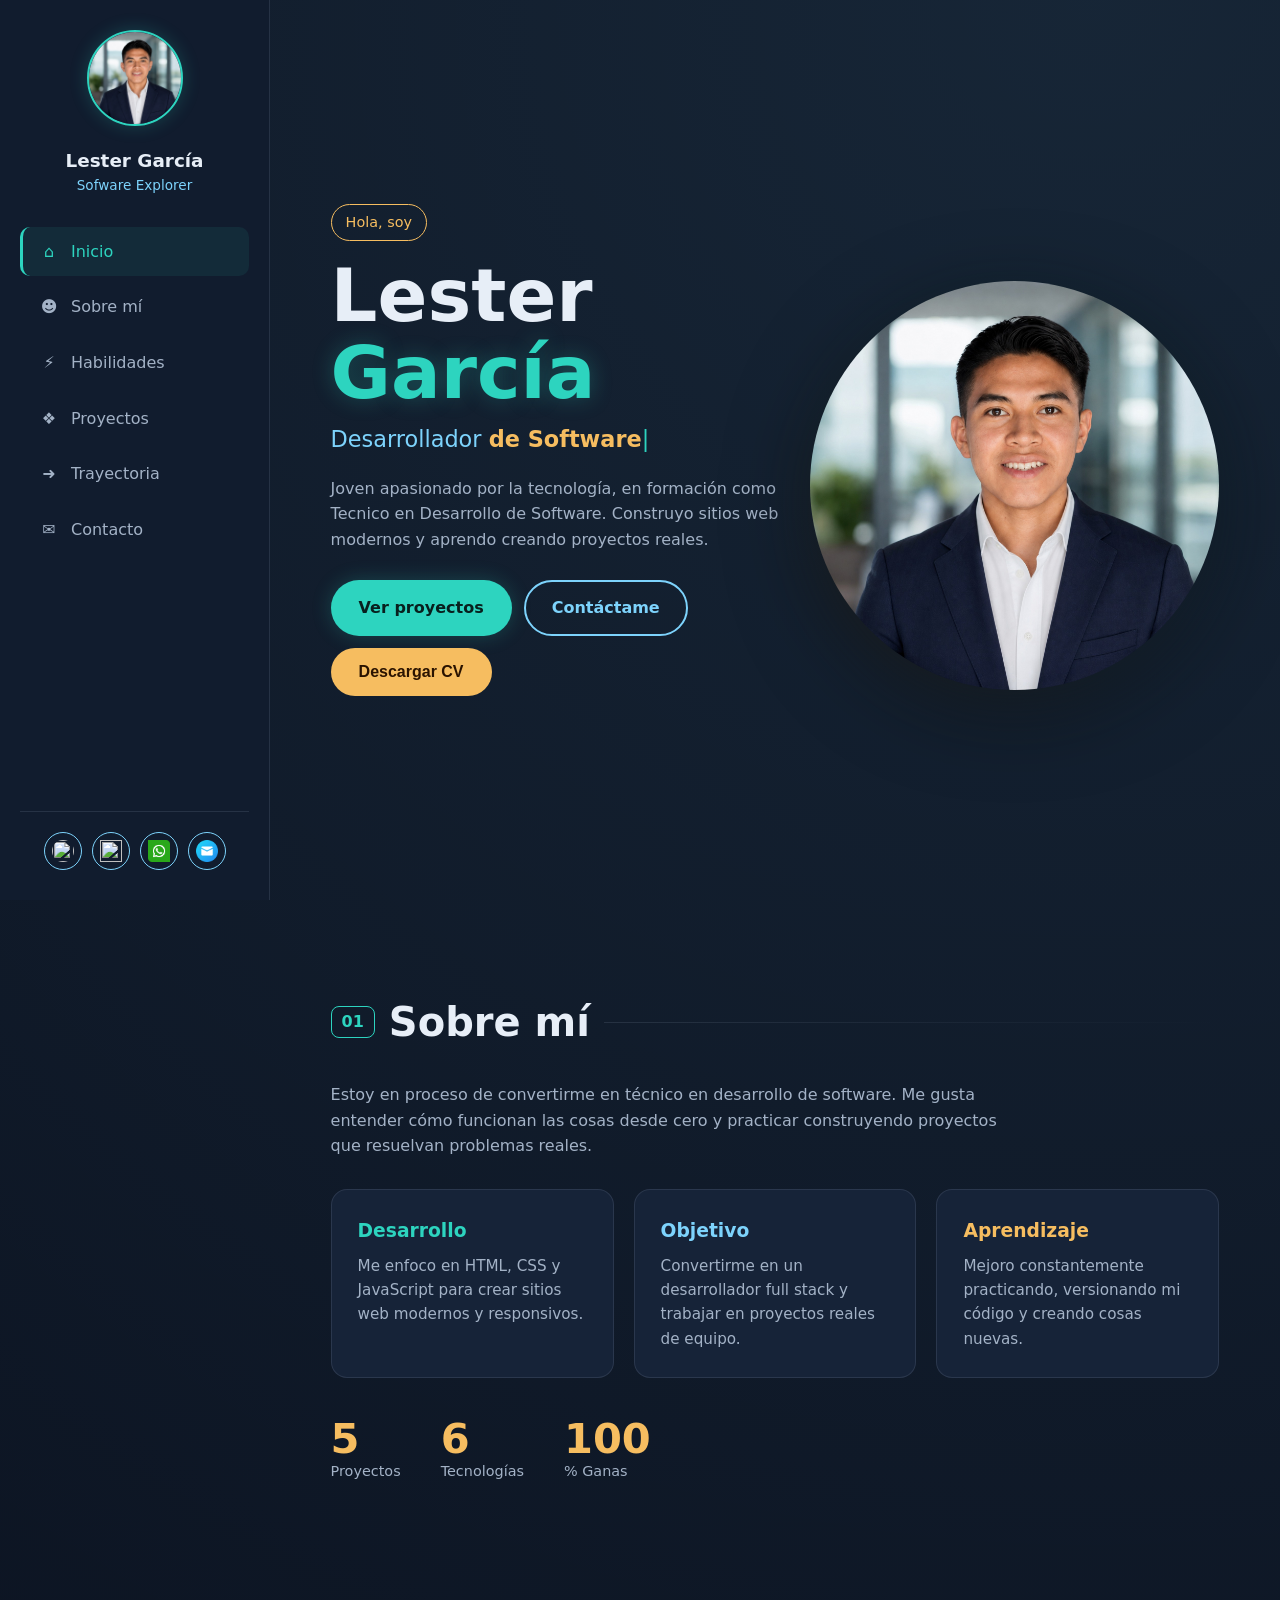
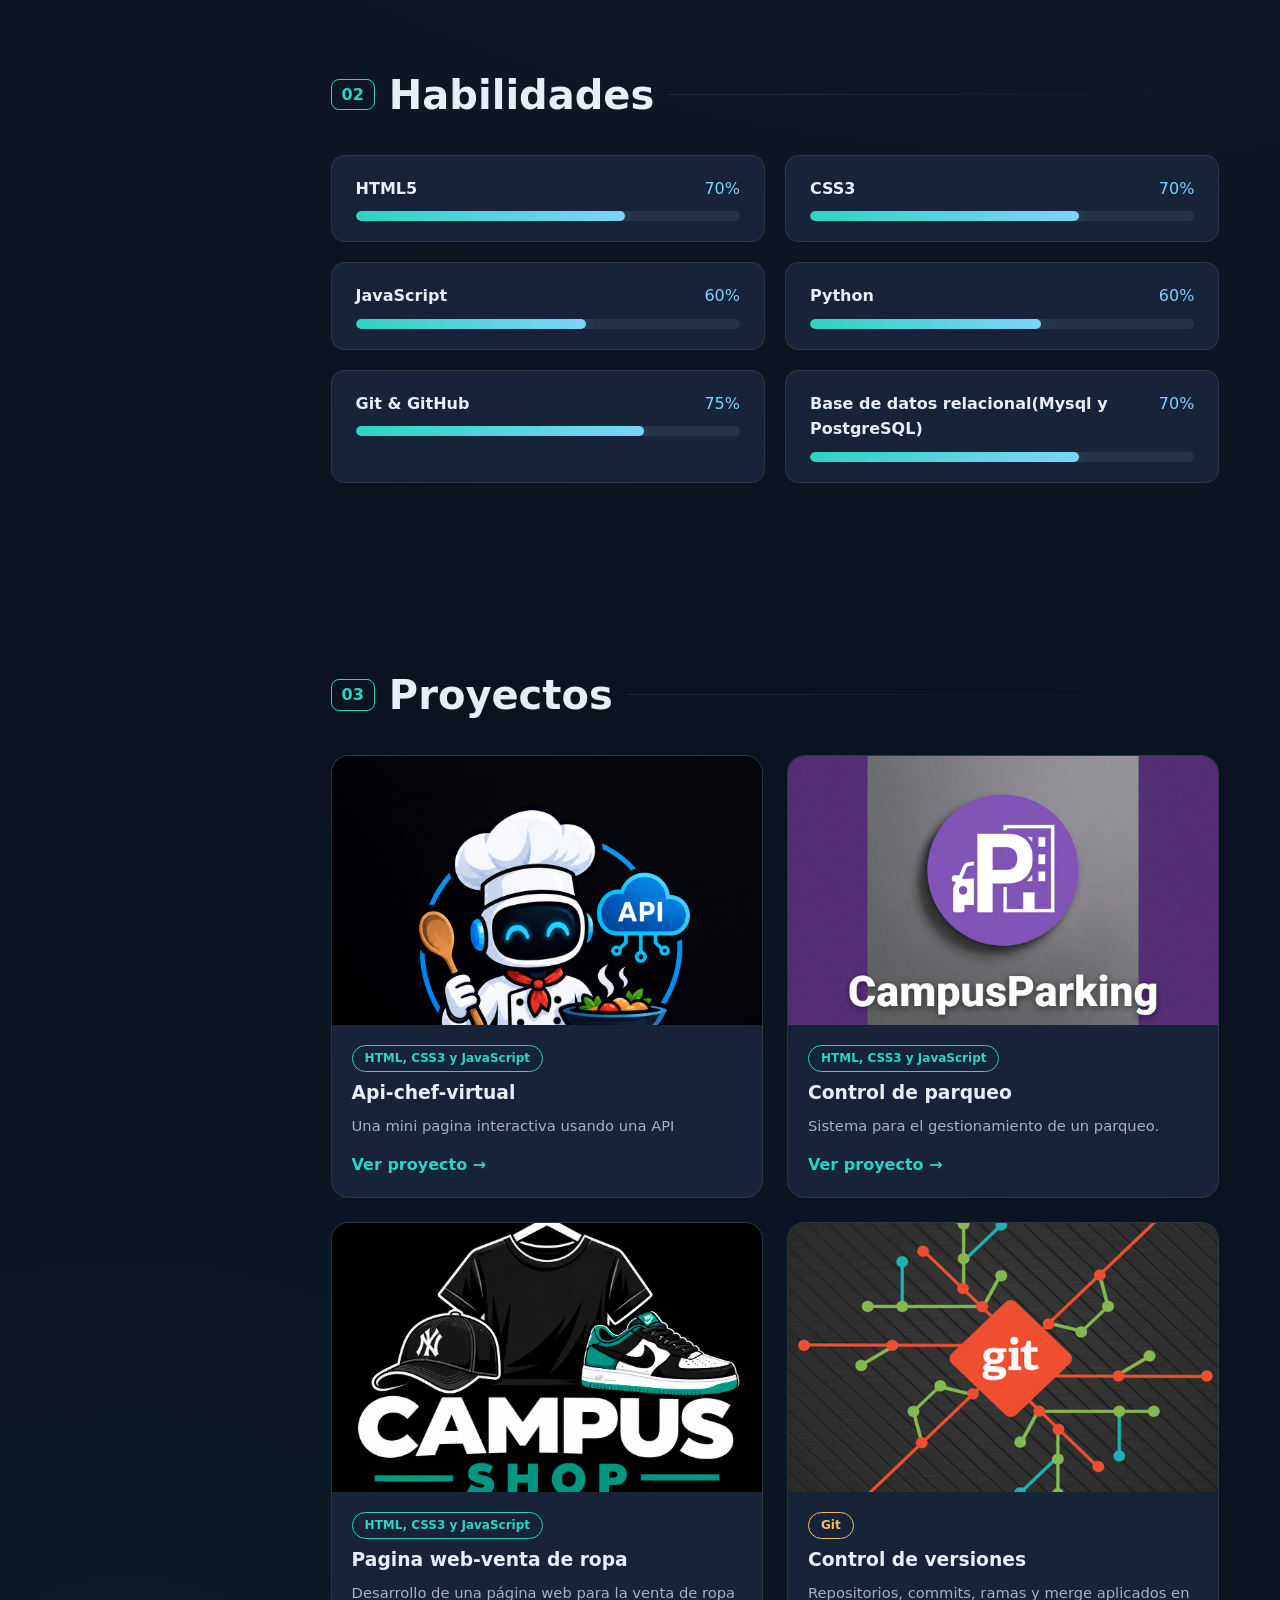
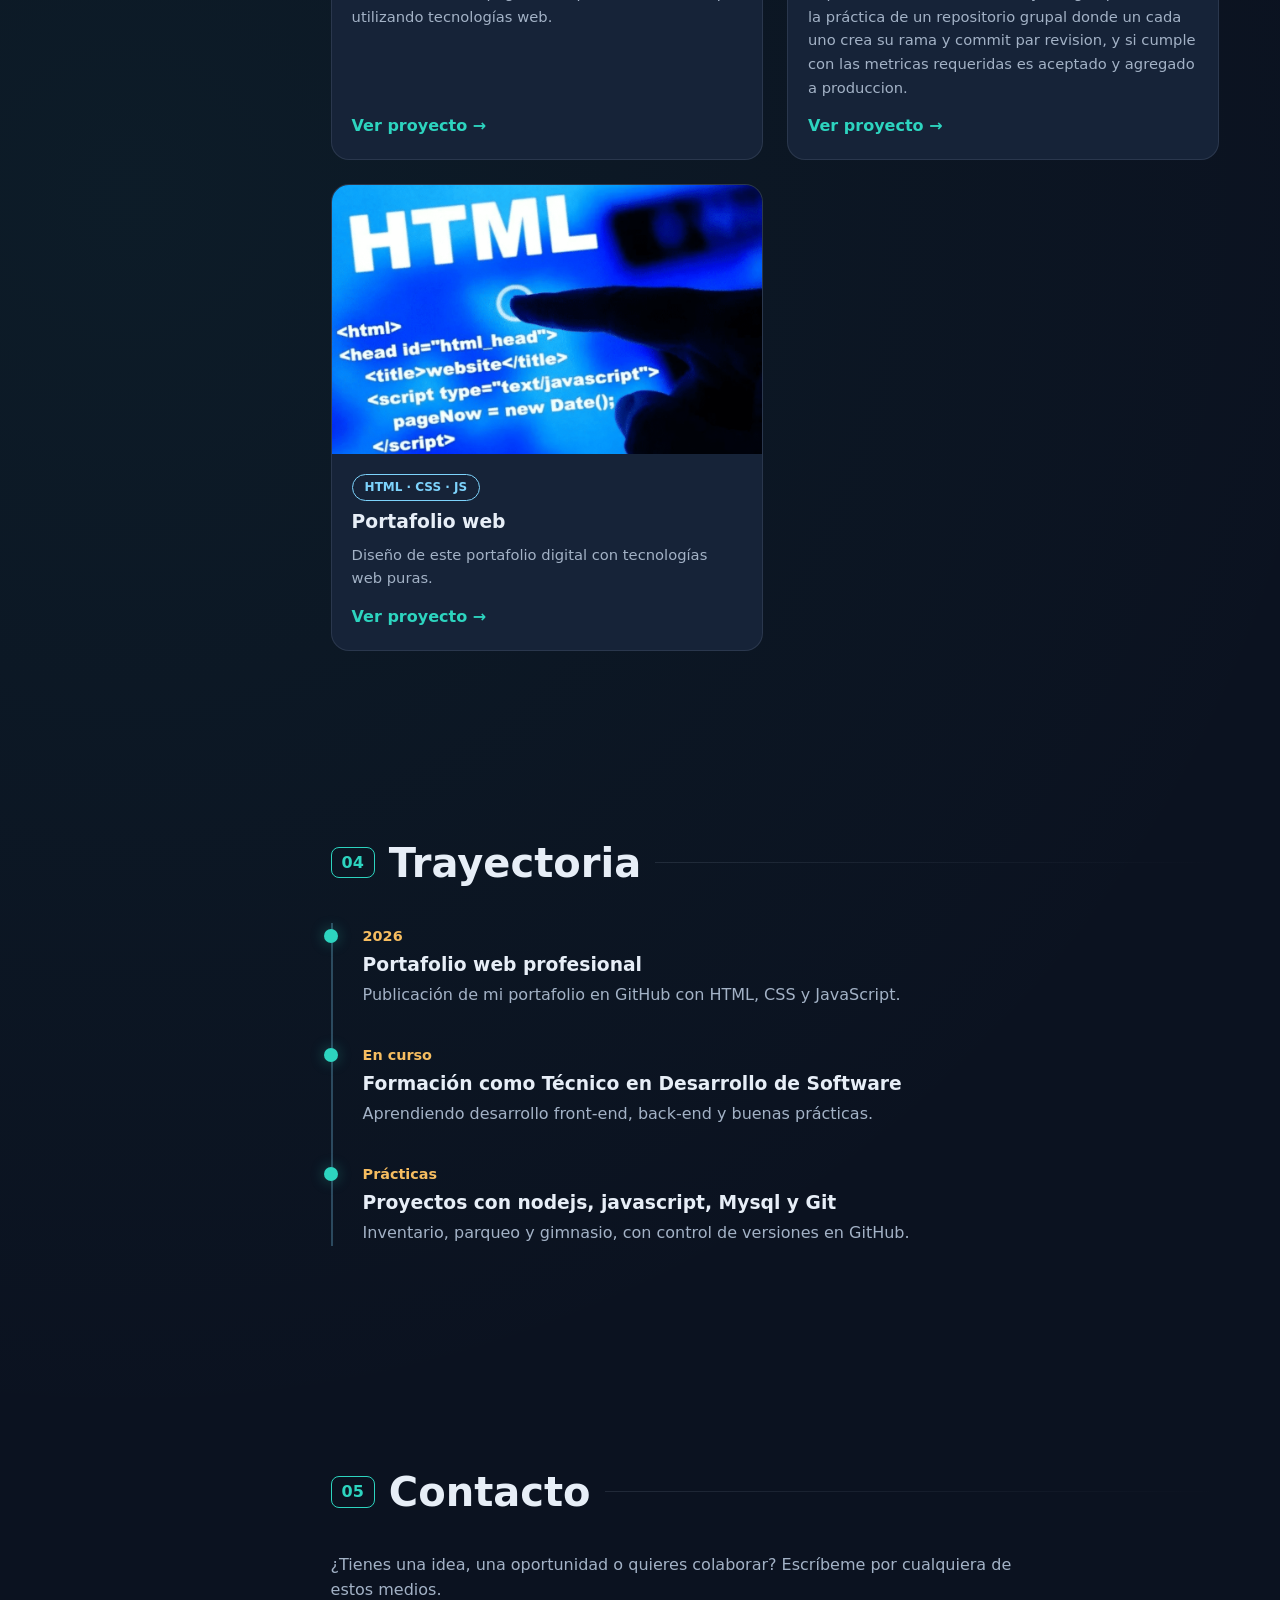
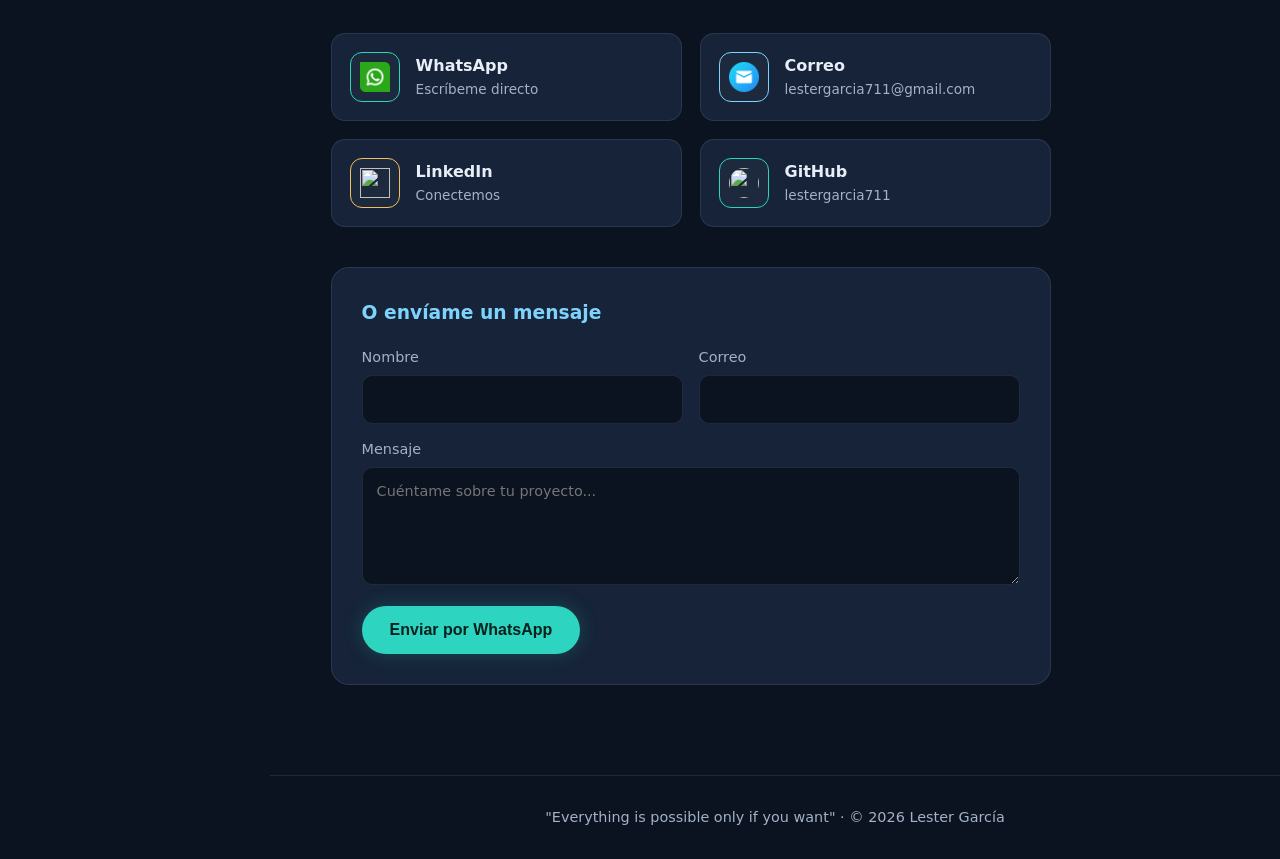
==== index.html @ 0706dd60 "chore:Remove floating lenguages chips from main image and use radius to image" ====
<!DOCTYPE html>
<html lang="es">
<head>
  <meta charset="UTF-8">
  <meta name="viewport" content="width=device-width, initial-scale=1.0">
  <title>Lester García | Técnico en Desarrollo de Software</title>
  <meta name="description" content="Portafolio de Lester García: desarrollador full stack en formación. Proyectos en Python, HTML, CSS, JavaScript y Git.">
  <meta name="theme-color" content="#0b1220">
  <link rel="icon" href="data:image/svg+xml,<svg xmlns='http://www.w3.org/2000/svg' viewBox='0 0 100 100'><text y='.9em' font-size='90'>👨‍💻</text></svg>">
  <link rel="stylesheet" href="css/styles.css">
</head>
<body>

<!-- ============ BARRA SUPERIOR (solo móvil) ============ -->
<div class="topbar">
  <strong>Lester<span>.</span>dev</strong>
  <button id="menuBtn" aria-label="Abrir menú" aria-expanded="false">☰</button>
</div>

<!-- ============ SIDEBAR ============ -->
<aside class="sidebar" id="sidebar">
  <div class="brand">
    <img src="img/perfil.jpeg" alt="Lester García">
    <h2>Lester García</h2>
    <p>Sofware Explorer</p>
  </div>

  <nav id="nav">
    <a href="#inicio"><i>⌂</i>Inicio</a>
    <a href="#sobre-mi"><i>☻</i>Sobre mí</a>
    <a href="#habilidades"><i>⚡</i>Habilidades</a>
    <a href="#proyectos"><i>❖</i>Proyectos</a>
    <a href="#trayectoria"><i>➜</i>Trayectoria</a>
    <a href="#contacto"><i>✉</i>Contacto</a>
  </nav>

  <div class="side-social">
    <a data-link="gh" target="_blank" rel="noopener" aria-label="GitHub"><img src="img/github.png" alt=""></a>
    <a data-link="li" target="_blank" rel="noopener" aria-label="LinkedIn"><img src="img/linkedin.png" alt=""></a>
    <a data-link="wa" target="_blank" rel="noopener" aria-label="WhatsApp"><img src="img/whatsapp.png" alt=""></a>
    <a data-link="mail" aria-label="Correo"><img src="img/email.png" alt=""></a>
  </div>
</aside>

<main>

<!-- ============ INICIO / HERO ============ -->
<section id="inicio" class="hero">
  <div class="hero-text reveal">
    <span class="tag"> Hola, soy</span>
    <h1>Lester <em>García</em></h1>
    <p class="role">Desarrollador <b id="typed"></b><span class="cursor">|</span></p>
    <p class="lead">Joven apasionado por la tecnología, en formación como Tecnico en Desarrollo de Software. Construyo sitios web modernos y aprendo creando proyectos reales.</p>
    <div class="cta">
      <a href="#proyectos" class="btn btn-green">Ver proyectos</a>
      <a href="#contacto" class="btn btn-ghost">Contáctame</a>
      <button type="button" class="btn btn-orange" id="cvPreviewBtn">Descargar CV</button>
    </div>
  </div>
  <div class="hero-photo reveal">
    <div class="glow"></div>
    <img src="img/perfil.jpeg" alt="Foto de Lester García">
  </div>
</section>

<!-- ============ SOBRE MÍ ============ -->
<section id="sobre-mi">
  <h2 class="title"><span>01</span> Sobre mí</h2>
  <p class="intro reveal">Estoy en proceso de convertirme en técnico en desarrollo de software. Me gusta entender cómo funcionan las cosas desde cero y practicar construyendo proyectos que resuelvan problemas reales.</p>
  <div class="cards">
    <article class="card reveal"><h3 class="g">Desarrollo</h3><p>Me enfoco en HTML, CSS y JavaScript para crear sitios web modernos y responsivos.</p></article>
    <article class="card reveal"><h3 class="b">Objetivo</h3><p>Convertirme en un desarrollador full stack y trabajar en proyectos reales de equipo.</p></article>
    <article class="card reveal"><h3 class="o">Aprendizaje</h3><p>Mejoro constantemente practicando, versionando mi código y creando cosas nuevas.</p></article>
  </div>
  <div class="stats reveal">
    <div><b data-count="5">0</b><span>Proyectos</span></div>
    <div><b data-count="6">0</b><span>Tecnologías</span></div>
    <div><b data-count="100">0</b><span>% Ganas</span></div>
  </div>
</section>

<!-- ============ HABILIDADES ============ -->
<section id="habilidades">
  <h2 class="title"><span>02</span> Habilidades</h2>
  <!-- data-level = nivel de la barra (0-100). Ajústalo a tu nivel real -->
  <div class="skills">
    <div class="skill reveal" data-level="70"><div class="s-top"><b>HTML5</b><span>70%</span></div><div class="bar"><i></i></div></div>
    <div class="skill reveal" data-level="70"><div class="s-top"><b>CSS3</b><span>70%</span></div><div class="bar"><i></i></div></div>
    <div class="skill reveal" data-level="60"><div class="s-top"><b>JavaScript</b><span>60%</span></div><div class="bar"><i></i></div></div>
    <div class="skill reveal" data-level="60"><div class="s-top"><b>Python</b><span>60%</span></div><div class="bar"><i></i></div></div>
    <div class="skill reveal" data-level="75"><div class="s-top"><b>Git &amp; GitHub</b><span>75%</span></div><div class="bar"><i></i></div></div>
    <div class="skill reveal" data-level="70"><div class="s-top"><b>Base de datos relacional(Mysql y PostgreSQL)</b><span>70%</span></div><div class="bar"><i></i></div></div>
  </div>
</section>

<!-- ============ PROYECTOS ============ -->
<section id="proyectos">
  <h2 class="title"><span>03</span> Proyectos</h2>
  <!-- Cambia cada href por el enlace real de cada proyecto -->
  <div class="projects">
    <a class="project project-featured reveal" href="https://chef-virtual-con-api.vercel.app/" target="_blank" rel="noopener">
      <div class="p-img"><img src="img/api-recetas.png" alt="Chef virtual conectado a una API de recetas" loading="lazy"></div>
      <div class="p-body"><span class="pill g">HTML, CSS3 y JavaScript</span><h3>Api-chef-virtual</h3><p>Una mini pagina interactiva usando una API</p><em>Ver proyecto →</em></div>
    </a>
    <a class="project reveal" href="https://sistema-campus-parking.vercel.app/" target="_blank" rel="noopener">
      <div class="p-img"><img src="img/campus-parking.png" alt="Control de parqueo en Python" loading="lazy" style="filter:hue-rotate(60deg)"></div>
      <div class="p-body"><span class="pill g">HTML, CSS3 y JavaScript</span><h3>Control de parqueo</h3><p>Sistema para el gestionamiento de un parqueo.</p><em>Ver proyecto →</em></div>
    </a>
    <a class="project reveal" href="https://campus-shop-online.vercel.app/" target="_blank" rel="noopener">
      <div class="p-img"><img src="img/campus-shop.png" alt="Registro de gimnasio en Python" loading="lazy" style="filter:hue-rotate(-50deg) saturate(1.3)"></div>
      <div class="p-body"><span class="pill g">HTML, CSS3 y JavaScript</span><h3>Pagina web-venta de ropa</h3><p>Desarrollo de una página web para la venta de ropa utilizando tecnologías web.</p><em>Ver proyecto →</em></div>
    </a>
    <a class="project reveal" href="https://github.com/lestergarcia711/campuslands-devs-lester/tree/dev" target="_blank" rel="noopener">
      <div class="p-img"><img src="img/GIT.png" alt="Proyecto con Git" loading="lazy"></div>
      <div class="p-body"><span class="pill o">Git</span><h3>Control de versiones</h3><p>Repositorios, commits, ramas y merge aplicados en la práctica de un repositorio grupal donde un cada uno crea su rama y commit par revision, y si cumple con las metricas requeridas es aceptado y agregado a produccion.</p><em>Ver proyecto →</em></div>
    </a>
    <a class="project reveal" href="https://lestergarcia711.github.io/portafolio-profesional/" target="_blank" rel="noopener">
      <div class="p-img"><img src="img/html.png" alt="Portafolio en HTML y CSS" loading="lazy"></div>
      <div class="p-body"><span class="pill b">HTML · CSS · JS</span><h3>Portafolio web</h3><p>Diseño de este portafolio digital con tecnologías web puras.</p><em>Ver proyecto →</em></div>
    </a>
  </div>
</section>

<!-- ============ TRAYECTORIA ============ -->
<section id="trayectoria">
  <h2 class="title"><span>04</span> Trayectoria</h2>
  <!-- Edita fechas y textos con tu información real -->
  <div class="timeline">
    <div class="t-item reveal"><b>2026</b><h3>Portafolio web profesional</h3><p>Publicación de mi portafolio en GitHub con HTML, CSS y JavaScript.</p></div>
    <div class="t-item reveal"><b>En curso</b><h3>Formación como Técnico en Desarrollo de Software</h3><p>Aprendiendo desarrollo front-end, back-end y buenas prácticas.</p></div>
    <div class="t-item reveal"><b>Prácticas</b><h3>Proyectos con nodejs, javascript, Mysql y Git</h3><p>Inventario, parqueo y gimnasio, con control de versiones en GitHub.</p></div>
  </div>
</section>

<!-- ============ CONTACTO ============ -->
<section id="contacto">
  <h2 class="title"><span>05</span> Contacto</h2>
  <p class="intro reveal">¿Tienes una idea, una oportunidad o quieres colaborar? Escríbeme por cualquiera de estos medios.</p>
  <div class="contact-grid">
    <a class="c-card reveal" data-link="wa" target="_blank" rel="noopener"><i class="ic g"><img src="img/whatsapp.png" alt=""></i><div><b>WhatsApp</b><span>Escríbeme directo</span></div></a>
    <a class="c-card reveal" data-link="mail"><i class="ic b"><img src="img/email.png" alt=""></i><div><b>Correo</b><span id="mailTxt">lestergarcia711@gmail.com</span></div></a>
    <a class="c-card reveal" data-link="li" target="_blank" rel="noopener"><i class="ic o"><img src="img/linkedin.png" alt=""></i><div><b>LinkedIn</b><span>Conectemos</span></div></a>
    <a class="c-card reveal" data-link="gh" target="_blank" rel="noopener"><i class="ic g"><img src="img/github.png" alt=""></i><div><b>GitHub</b><span>lestergarcia711</span></div></a>
  </div>

  <form id="form" class="form reveal">
    <h3>O envíame un mensaje</h3>
    <div class="row">
      <label>Nombre<input type="text" id="name" required></label>
      <label>Correo<input type="email" id="email" required></label>
    </div>
    <label>Mensaje<textarea id="msg" rows="4" required placeholder="Cuéntame sobre tu proyecto..."></textarea></label>
    <button class="btn btn-green" type="submit">Enviar por WhatsApp</button>
  </form>
</section>

</main>

<div class="cv-modal" id="cvModal" aria-hidden="true">
  <div class="cv-modal-backdrop" data-close="cvModal"></div>
  <div class="cv-modal-dialog" role="dialog" aria-modal="true" aria-labelledby="cvModalTitle">
    <div class="cv-modal-header">
      <h3 id="cvModalTitle">Previsualización del CV</h3>
      <button type="button" class="cv-modal-close" id="cvCloseBtn" aria-label="Cerrar vista previa">✕</button>
    </div>
    <iframe src="docs/CV-Lester-Garcia.pdf" title="Vista previa del curriculum vitae" loading="lazy"></iframe>
    <div class="cv-modal-actions">
      <button type="button" class="btn btn-ghost" id="cvSecondaryCloseBtn">Cerrar</button>
      <a href="docs/CV-Lester-Garcia.pdf" class="btn btn-orange" download>Descargar PDF</a>
    </div>
  </div>
</div>

<footer>
  <p>"Everything is possible only if you want" · © <span id="year"></span> Lester García</p>
</footer>

<button id="toTop" aria-label="Volver arriba">↑</button>
<script src="js/main.js"></script>
</body>
</html>
---- css/styles.css ----
/* 1. Colores y valores reutilizables */
:root {
  --bg: #0b1220;
  --bg2: #111c2e;
  --card: #162338;
  --line: rgba(148, 163, 184, .16);
  --green: #2dd4bf;
  --blue: #7dd3fc;
  --orange: #f6bd60;
  --text: #e7eef7;
  --muted: #a3b2c6;
  --side: 270px;
}

/* 2. Reinicio y estructura general */
* {
  box-sizing: border-box;
  margin: 0;
  padding: 0;
}

html {
  scroll-behavior: smooth;
  scroll-padding-top: 20px;
}

body {
  background: var(--bg);
  background-image:
    radial-gradient(circle at 85% 0%, rgba(125, 211, 252, .10), transparent 40%),
    radial-gradient(circle at 10% 60%, rgba(45, 212, 191, .05), transparent 35%);
  color: var(--text);
  font-family: 'Segoe UI', system-ui, Arial, sans-serif;
  line-height: 1.6;
}

a {
  color: inherit;
  text-decoration: none;
}

main {
  margin-left: var(--side);
}

section {
  max-width: 1150px;
  margin: auto;
  padding: 90px 6%;
}

.g {
  color: var(--green);
}

.b {
  color: var(--blue);
}

.o {
  color: var(--orange);
}

/* 3. Barra lateral y navegación */
.sidebar {
  position: fixed;
  inset: 0 auto 0 0;
  z-index: 50;
  display: flex;
  flex-direction: column;
  width: var(--side);
  padding: 30px 20px;
  overflow-y: auto;
  background: var(--bg2);
  border-right: 1px solid var(--line);
}

.brand {
  margin-bottom: 30px;
  text-align: center;
}

.brand img {
  width: 96px;
  height: 96px;
  object-fit: cover;
  object-position: top;
  background: #1d2a40;
  border: 2px solid var(--green);
  border-radius: 50%;
  box-shadow: 0 0 18px rgba(45, 212, 191, .22);
}

.brand h2 {
  margin-top: 12px;
  font-size: 1.15rem;
}

.brand p {
  color: var(--blue);
  font-size: .85rem;
}

nav {
  display: flex;
  flex: 1;
  flex-direction: column;
  gap: 6px;
}

nav a {
  display: flex;
  align-items: center;
  gap: 12px;
  padding: 12px 16px;
  color: var(--muted);
  border-left: 3px solid transparent;
  border-radius: 10px;
  transition: .25s;
}

nav a i {
  width: 20px;
  font-style: normal;
  text-align: center;
}

nav a:hover {
  color: var(--text);
  background: rgba(125, 211, 252, .08);
}

nav a.active {
  color: var(--green);
  background: rgba(45, 212, 191, .08);
  border-left-color: var(--green);
}

.side-social {
  display: flex;
  justify-content: center;
  gap: 10px;
  padding-top: 20px;
  border-top: 1px solid var(--line);
}

.side-social a {
  display: grid;
  place-items: center;
  width: 38px;
  height: 38px;
  color: var(--blue);
  border: 1px solid var(--blue);
  border-radius: 50%;
  font-size: .8rem;
  font-weight: 700;
  transition: .25s;
}

.side-social img {
  width: 22px;
  height: 22px;
  object-fit: contain;
}

.side-social a[data-link="gh"] img,
.c-card[data-link="gh"] .ic img {
  border-radius: 50%;
}

.side-social a:hover {
  color: #08201e;
  background: var(--green);
  border-color: var(--green);
  box-shadow: 0 0 14px rgba(45, 212, 191, .28);
  transform: translateY(-3px);
}

.topbar {
  display: none;
}

/* 4. Portada */
.hero {
  display: grid;
  grid-template-columns: 1.1fr 1fr;
  align-items: center;
  gap: 30px;
  min-height: 100vh;
}

.tag {
  display: inline-block;
  padding: 6px 14px;
  color: var(--orange);
  border: 1px solid var(--orange);
  border-radius: 50px;
  font-size: .9rem;
}

.hero h1 {
  margin: 16px 0 10px;
  font-size: clamp(2.6rem, 6vw, 4.6rem);
  line-height: 1.05;
}

.hero h1 em {
  color: var(--green);
  font-style: normal;
  text-shadow: 0 0 22px rgba(45, 212, 191, .28);
}

.role {
  color: var(--blue);
  font-size: 1.4rem;
}

.role b {
  color: var(--orange);
}

.cursor {
  color: var(--green);
  animation: blink 1s steps(1) infinite;
}

.lead {
  max-width: 520px;
  margin: 18px 0 28px;
  color: var(--muted);
}

.cta {
  display: flex;
  flex-wrap: wrap;
  gap: 12px;
}

.btn {
  display: inline-block;
  padding: 13px 26px;
  border: 2px solid transparent;
  border-radius: 50px;
  font-size: 1rem;
  font-weight: 700;
  cursor: pointer;
  transition: .25s;
}

.btn:hover {
  transform: translateY(-3px);
}

.btn-green {
  color: #08201e;
  background: var(--green);
  box-shadow: 0 0 20px rgba(45, 212, 191, .22);
}

.btn-green:hover {
  box-shadow: 0 0 32px rgba(45, 212, 191, .36);
}

.btn-ghost {
  color: var(--blue);
  border-color: var(--blue);
}

.btn-ghost:hover {
  background: rgba(125, 211, 252, .12);
}

.btn-orange {
  color: #2a1300;
  background: var(--orange);
}

.btn-orange:hover {
  box-shadow: 0 0 24px rgba(246, 189, 96, .3);
}

.cv-modal {
  position: fixed;
  inset: 0;
  z-index: 100;
  display: none;
  place-items: center;
  padding: 24px;
}

.cv-modal.show {
  display: grid;
}

.cv-modal-backdrop {
  position: absolute;
  inset: 0;
  background: rgba(2, 6, 23, .8);
  backdrop-filter: blur(6px);
}

.cv-modal-dialog {
  position: relative;
  z-index: 1;
  width: min(960px, 100%);
  max-height: 90vh;
  padding: 18px 18px 16px;
  background: #0f172a;
  border: 1px solid var(--line);
  border-radius: 20px;
  box-shadow: 0 24px 60px rgba(0, 0, 0, .45);
}

.cv-modal-header {
  display: flex;
  align-items: center;
  justify-content: space-between;
  gap: 16px;
  margin-bottom: 14px;
}

.cv-modal-header h3 {
  color: var(--text);
  font-size: 1.2rem;
}

.cv-modal-close {
  display: grid;
  place-items: center;
  width: 38px;
  height: 38px;
  color: var(--text);
  background: transparent;
  border: 1px solid var(--line);
  border-radius: 50%;
  font-size: 1rem;
  cursor: pointer;
}

.cv-modal iframe {
  width: 100%;
  height: min(75vh, 760px);
  background: white;
  border: 0;
  border-radius: 12px;
}

.cv-modal-actions {
  display: flex;
  justify-content: flex-end;
  gap: 12px;
  margin-top: 16px;
}

.hero-photo {
  position: relative;
  display: flex;
  justify-content: center;
  align-items: flex-end;
  min-height: 480px;
}

.hero-photo img {
  position: relative;
  z-index: 2;
  width: 100%;
  max-width: 480px;
  filter: drop-shadow(0 20px 40px rgba(0, 0, 0, .5));
  animation: float 6s ease-in-out infinite;
  border-radius: 50%;
  object-fit: cover;
}

.glow {
  position: absolute;
  bottom: 6%;
  width: 78%;
  aspect-ratio: 1;
  background: conic-gradient(from 0deg, var(--green), var(--blue), var(--orange), var(--green));
  border-radius: 50%;
  filter: blur(46px);
  opacity: .28;
  animation: spin 14s linear infinite;
}

/* 5. Títulos y secciones de contenido */
.title {
  display: flex;
  align-items: center;
  gap: 14px;
  margin-bottom: 28px;
  font-size: clamp(1.8rem, 4vw, 2.5rem);
}

.title span {
  padding: 2px 10px;
  color: var(--green);
  border: 1px solid var(--green);
  border-radius: 8px;
  font-size: 1rem;
}

.title::after {
  flex: 1;
  height: 1px;
  background: linear-gradient(90deg, var(--line), transparent);
  content: "";
}

.intro {
  max-width: 700px;
  margin-bottom: 30px;
  color: var(--muted);
}

/* Sobre mí y estadísticas */
.cards {
  display: grid;
  grid-template-columns: repeat(auto-fit, minmax(220px, 1fr));
  gap: 20px;
}

.card {
  padding: 26px;
  background: var(--card);
  border: 1px solid var(--line);
  border-radius: 16px;
  transition: .3s;
}

.card:hover {
  border-color: var(--blue);
  box-shadow: 0 10px 30px rgba(125, 211, 252, .10);
  transform: translateY(-6px);
}

.card h3 {
  margin-bottom: 8px;
}

.card p {
  color: var(--muted);
  font-size: .95rem;
}

.stats {
  display: flex;
  flex-wrap: wrap;
  gap: 40px;
  margin-top: 40px;
}

.stats div {
  display: flex;
  flex-direction: column;
}

.stats b {
  color: var(--orange);
  font-size: 2.6rem;
  line-height: 1;
}

.stats span {
  color: var(--muted);
  font-size: .9rem;
}

/* Habilidades y barras de progreso */
.skills {
  display: grid;
  grid-template-columns: repeat(auto-fit, minmax(300px, 1fr));
  gap: 20px;
}

.skill {
  padding: 20px 24px;
  background: var(--card);
  border: 1px solid var(--line);
  border-radius: 14px;
}

.s-top {
  display: flex;
  justify-content: space-between;
  margin-bottom: 10px;
}

.s-top span {
  color: var(--blue);
}

.bar {
  height: 10px;
  overflow: hidden;
  background: rgba(255, 255, 255, .07);
  border-radius: 10px;
}

.bar i {
  display: block;
  width: 0;
  height: 100%;
  background: linear-gradient(90deg, var(--green), var(--blue));
  border-radius: 10px;
  box-shadow: 0 0 12px rgba(45, 212, 191, .28);
  transition: width 1.4s cubic-bezier(.2, .8, .2, 1);
}

/* Proyectos */
.projects {
  display: grid;
  grid-template-columns: repeat(auto-fill, minmax(300px, 1fr));
  gap: 24px;
}

.project {
  display: flex;
  flex-direction: column;
  overflow: hidden;
  background: var(--card);
  border: 1px solid var(--line);
  border-radius: 18px;
  transition: .3s;
}

.project:hover {
  border-color: var(--green);
  box-shadow: 0 14px 36px rgba(45, 212, 191, .12);
  transform: translateY(-8px);
}

.p-img {
  aspect-ratio: 16 / 10;
  overflow: hidden;
  background: #000;
}

.p-img img {
  width: 100%;
  height: 100%;
  object-fit: cover;
  transition: transform .5s;
}

.project-featured .p-img {
  display: grid;
  place-items: center;
  background: radial-gradient(circle, rgba(0, 149, 255, .18), #050b16 72%);
}

.project-featured .p-img img {
  object-fit: contain;
}

.project:hover .p-img img {
  transform: scale(1.08);
}

.p-body {
  display: flex;
  flex: 1;
  flex-direction: column;
  gap: 6px;
  padding: 20px;
}

.p-body p {
  flex: 1;
  color: var(--muted);
  font-size: .92rem;
}

.p-body em {
  margin-top: 8px;
  color: var(--green);
  font-style: normal;
  font-weight: 700;
}

.pill {
  align-self: flex-start;
  padding: 3px 12px;
  border: 1px solid currentColor;
  border-radius: 50px;
  font-size: .75rem;
  font-weight: 700;
}

/* Trayectoria */
.timeline {
  position: relative;
  padding-left: 30px;
  border-left: 2px solid rgba(125, 211, 252, .28);
}

.t-item {
  position: relative;
  margin-bottom: 34px;
}

.t-item::before {
  position: absolute;
  top: 6px;
  left: -39px;
  width: 14px;
  height: 14px;
  background: var(--green);
  border-radius: 50%;
  box-shadow: 0 0 14px rgba(45, 212, 191, .34);
  content: "";
}

.t-item b {
  color: var(--orange);
  font-size: .9rem;
}

.t-item h3 {
  margin: 2px 0;
}

.t-item p {
  color: var(--muted);
}

/* 6. Contacto y formulario */
.contact-grid {
  display: grid;
  grid-template-columns: repeat(auto-fit, minmax(280px, 1fr));
  max-width: 720px;
  gap: 18px;
  margin-bottom: 40px;
}

.c-card {
  display: flex;
  align-items: center;
  gap: 16px;
  padding: 18px;
  background: var(--card);
  border: 1px solid var(--line);
  border-radius: 14px;
  cursor: pointer;
  transition: .3s;
}

.c-card:hover {
  border-color: var(--blue);
  transform: translateY(-5px);
}

.c-card span {
  display: block;
  color: var(--muted);
  font-size: .85rem;
  word-break: break-all;
}

.ic {
  display: grid;
  flex: none;
  place-items: center;
  width: 50px;
  height: 50px;
  background: rgba(255, 255, 255, .03);
  border: 1px solid currentColor;
  border-radius: 12px;
  font-style: normal;
  font-weight: 800;
}

.ic img {
  width: 30px;
  height: 30px;
  object-fit: contain;
}

.form {
  max-width: 720px;
  padding: 30px;
  background: var(--card);
  border: 1px solid var(--line);
  border-radius: 18px;
}

.form h3 {
  margin-bottom: 18px;
  color: var(--blue);
}

.row {
  display: grid;
  grid-template-columns: 1fr 1fr;
  gap: 16px;
}

label {
  display: block;
  margin-bottom: 14px;
  color: var(--muted);
  font-size: .9rem;
}

input,
textarea {
  width: 100%;
  margin-top: 6px;
  padding: 12px 14px;
  color: var(--text);
  background: var(--bg);
  border: 1px solid var(--line);
  border-radius: 10px;
  font: inherit;
  transition: .25s;
}

input:focus,
textarea:focus {
  outline: none;
  border-color: var(--green);
  box-shadow: 0 0 0 3px rgba(45, 212, 191, .14);
}

/* 7. Pie de página y botón volver arriba */
footer {
  margin-left: var(--side);
  padding: 30px;
  color: var(--muted);
  border-top: 1px solid var(--line);
  font-size: .9rem;
  text-align: center;
}

#toTop {
  position: fixed;
  z-index: 40;
  right: 22px;
  bottom: 22px;
  width: 46px;
  height: 46px;
  color: #30230b;
  background: var(--orange);
  border: none;
  border-radius: 50%;
  font-size: 1.2rem;
  font-weight: 800;
  cursor: pointer;
  opacity: 0;
  pointer-events: none;
  transition: .3s;
}

#toTop.show {
  opacity: 1;
  pointer-events: auto;
}

/* 8. Animaciones y efectos de entrada */
.reveal {
  opacity: 0;
  transform: translateY(30px);
  transition: opacity .7s, transform .7s;
}

.reveal.in {
  opacity: 1;
  transform: none;
}

@keyframes blink {
  50% {
    opacity: 0;
  }
}

@keyframes spin {
  to {
    transform: rotate(360deg);
  }
}

@keyframes float {
  50% {
    transform: translateY(-12px);
  }
}

/* 9. Ajustes para pantallas pequeñas */
@media (max-width: 900px) {
  main,
  footer {
    margin-left: 0;
  }

  .topbar {
    position: fixed;
    z-index: 60;
    top: 0;
    right: 0;
    left: 0;
    display: flex;
    align-items: center;
    justify-content: space-between;
    height: 58px;
    padding: 0 20px;
    background: var(--bg2);
    border-bottom: 1px solid var(--line);
  }

  .topbar span {
    color: var(--green);
  }

  #menuBtn {
    width: 40px;
    height: 40px;
    color: var(--green);
    background: none;
    border: 1px solid var(--green);
    border-radius: 10px;
    font-size: 1.3rem;
    cursor: pointer;
  }

  .sidebar {
    padding-top: 80px;
    transform: translateX(-100%);
    transition: .35s;
  }

  .sidebar.open {
    box-shadow: 0 0 0 100vmax rgba(2, 6, 12, .68);
    transform: none;
  }

  main {
    padding-top: 58px;
  }

  .hero {
    grid-template-columns: 1fr;
    padding-top: 40px;
    text-align: center;
  }

  .hero-photo {
    order: -1;
    min-height: 340px;
  }

  .hero-photo img {
    max-width: 340px;
  }

  .lead {
    margin-inline: auto;
  }

  .cta {
    justify-content: center;
  }

  .row {
    grid-template-columns: 1fr;
  }
}

/* Respeta la preferencia del usuario por menos movimiento. */
@media (prefers-reduced-motion: reduce) {
  * {
    animation: none !important;
    transition: none !important;
  }

  .reveal {
    opacity: 1;
    transform: none;
  }
}
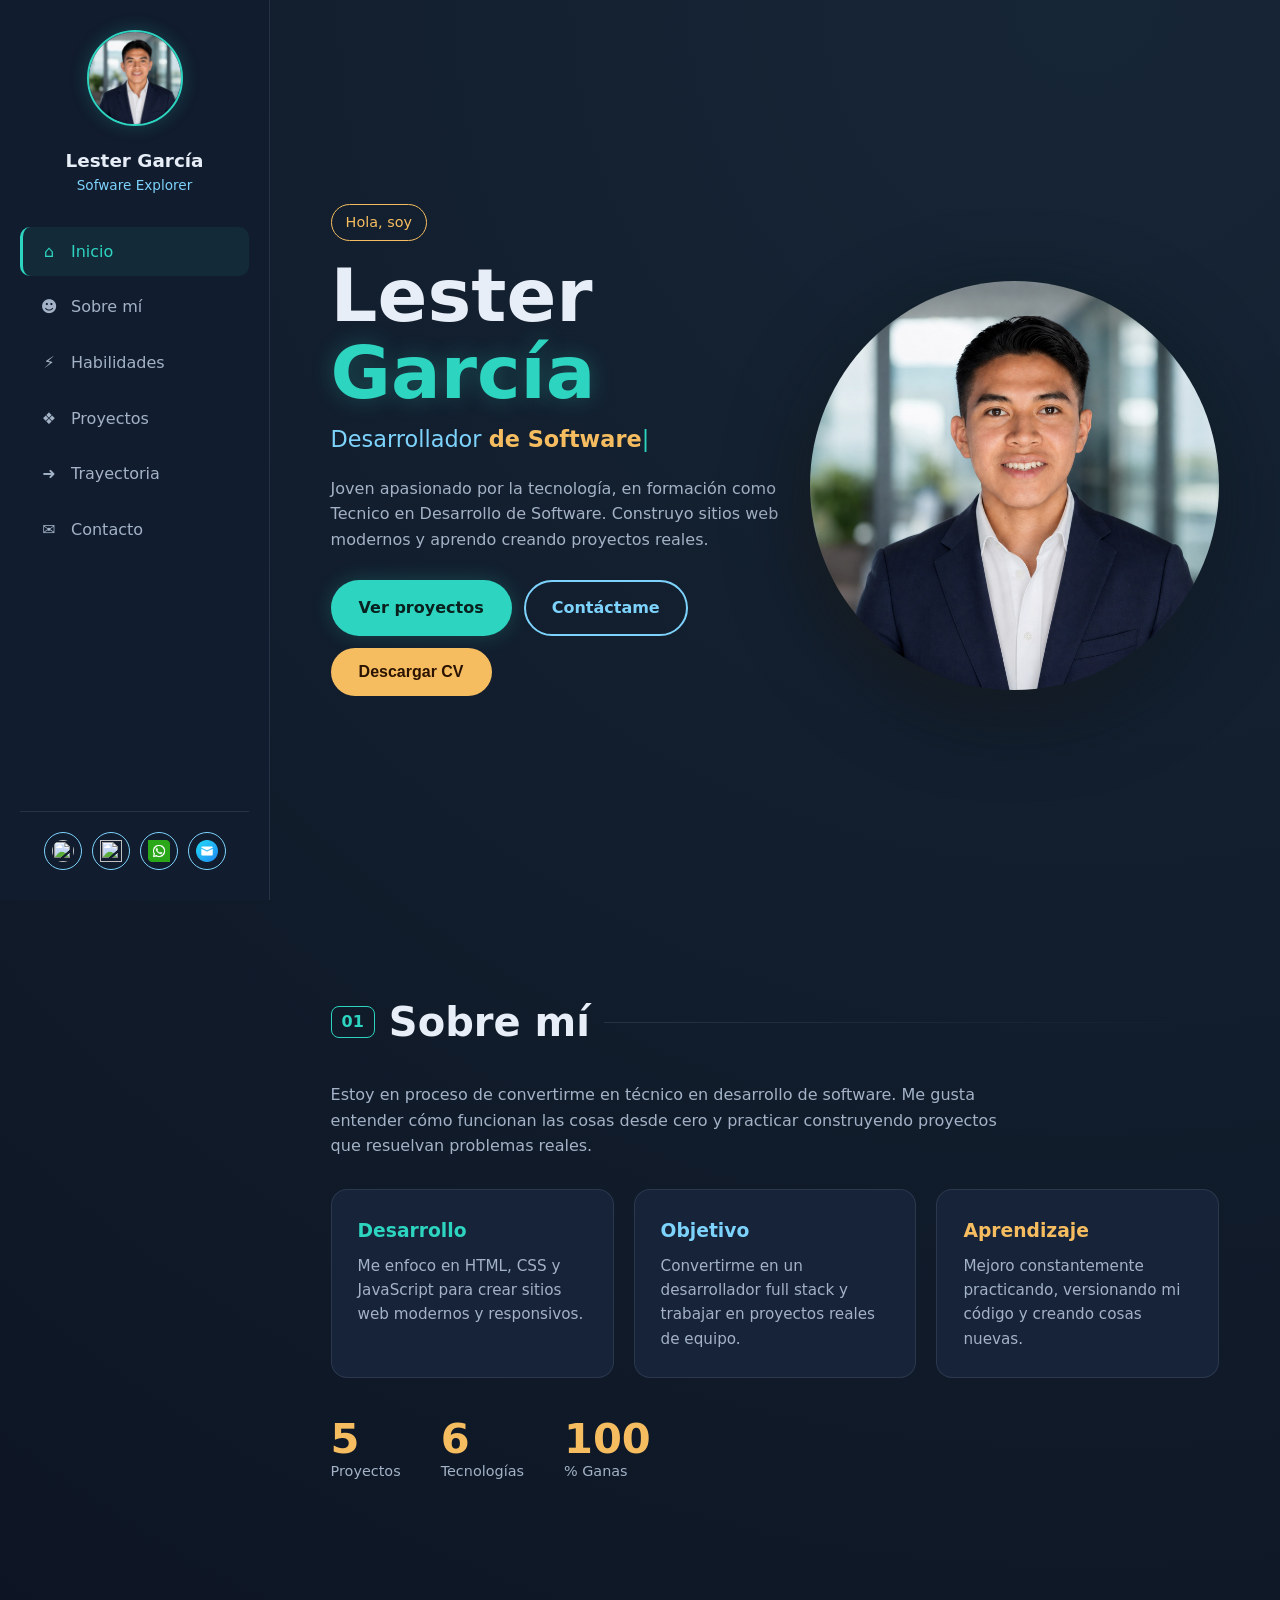
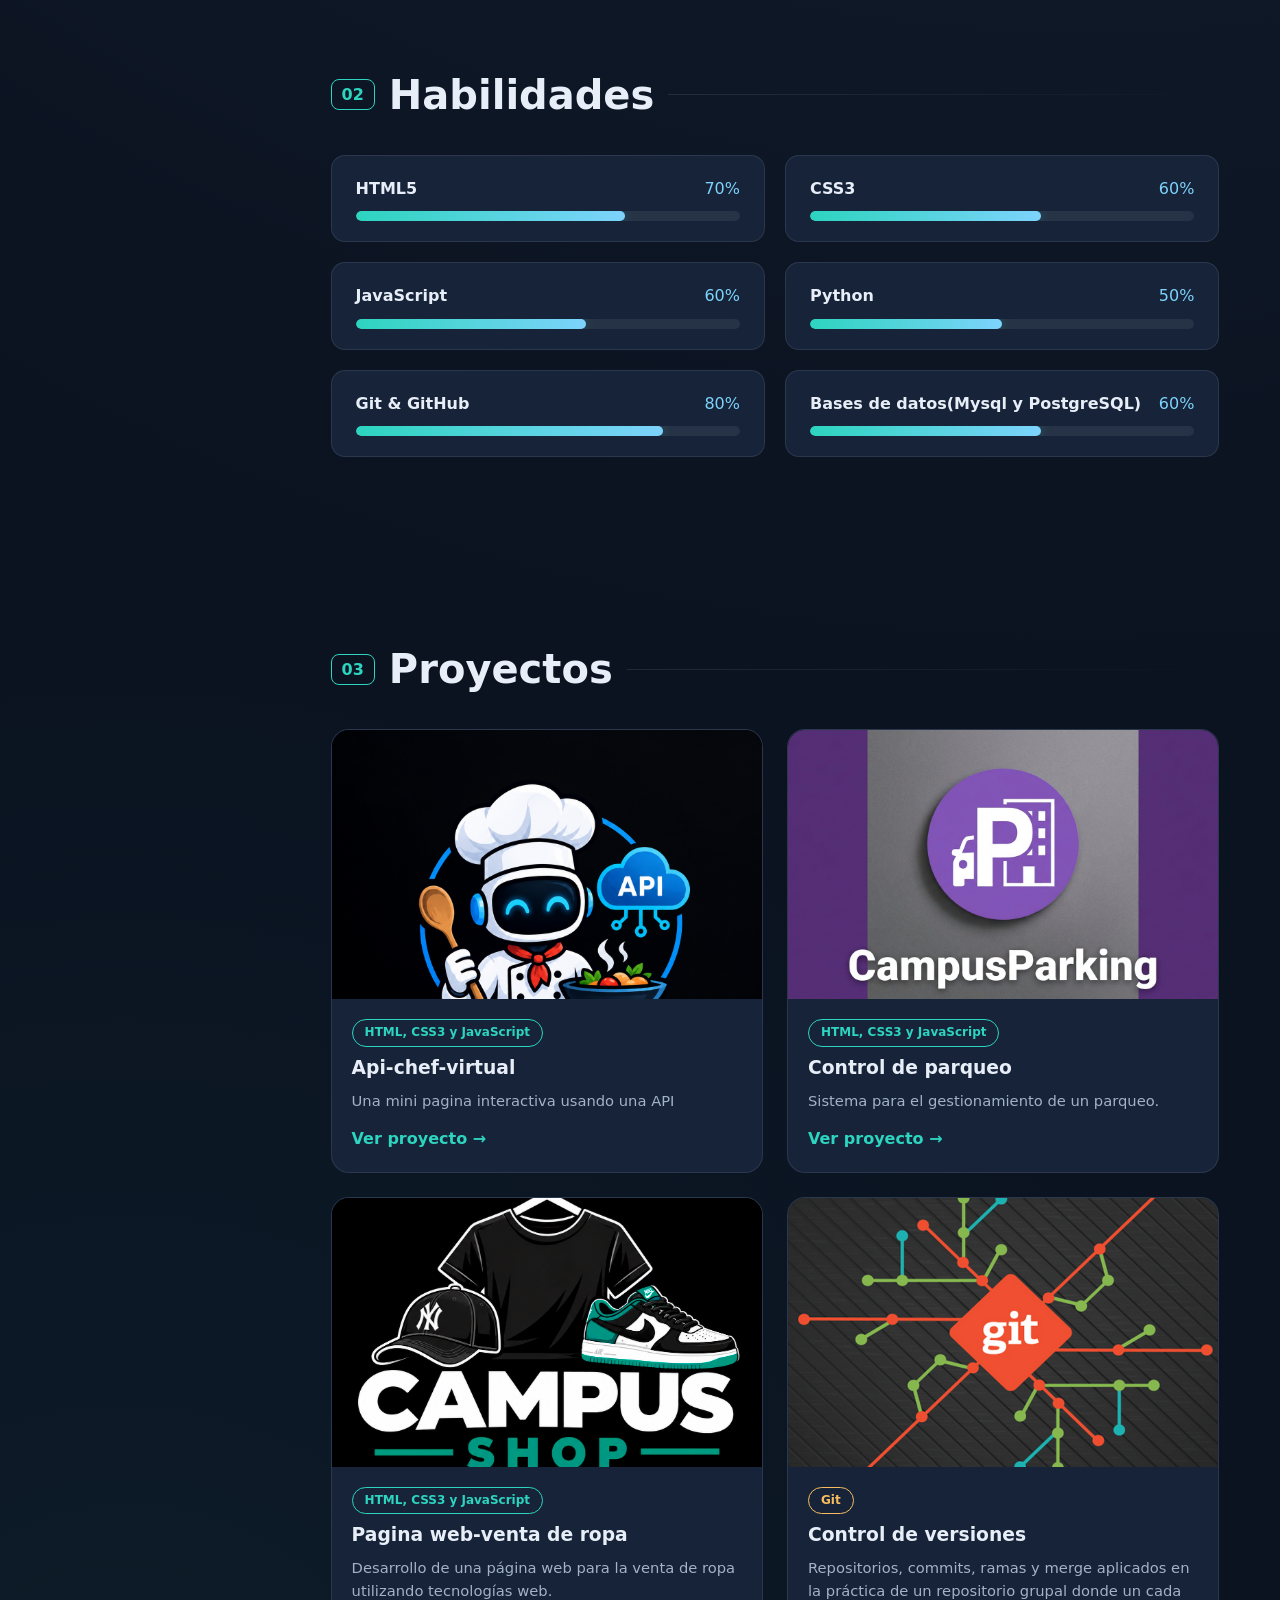
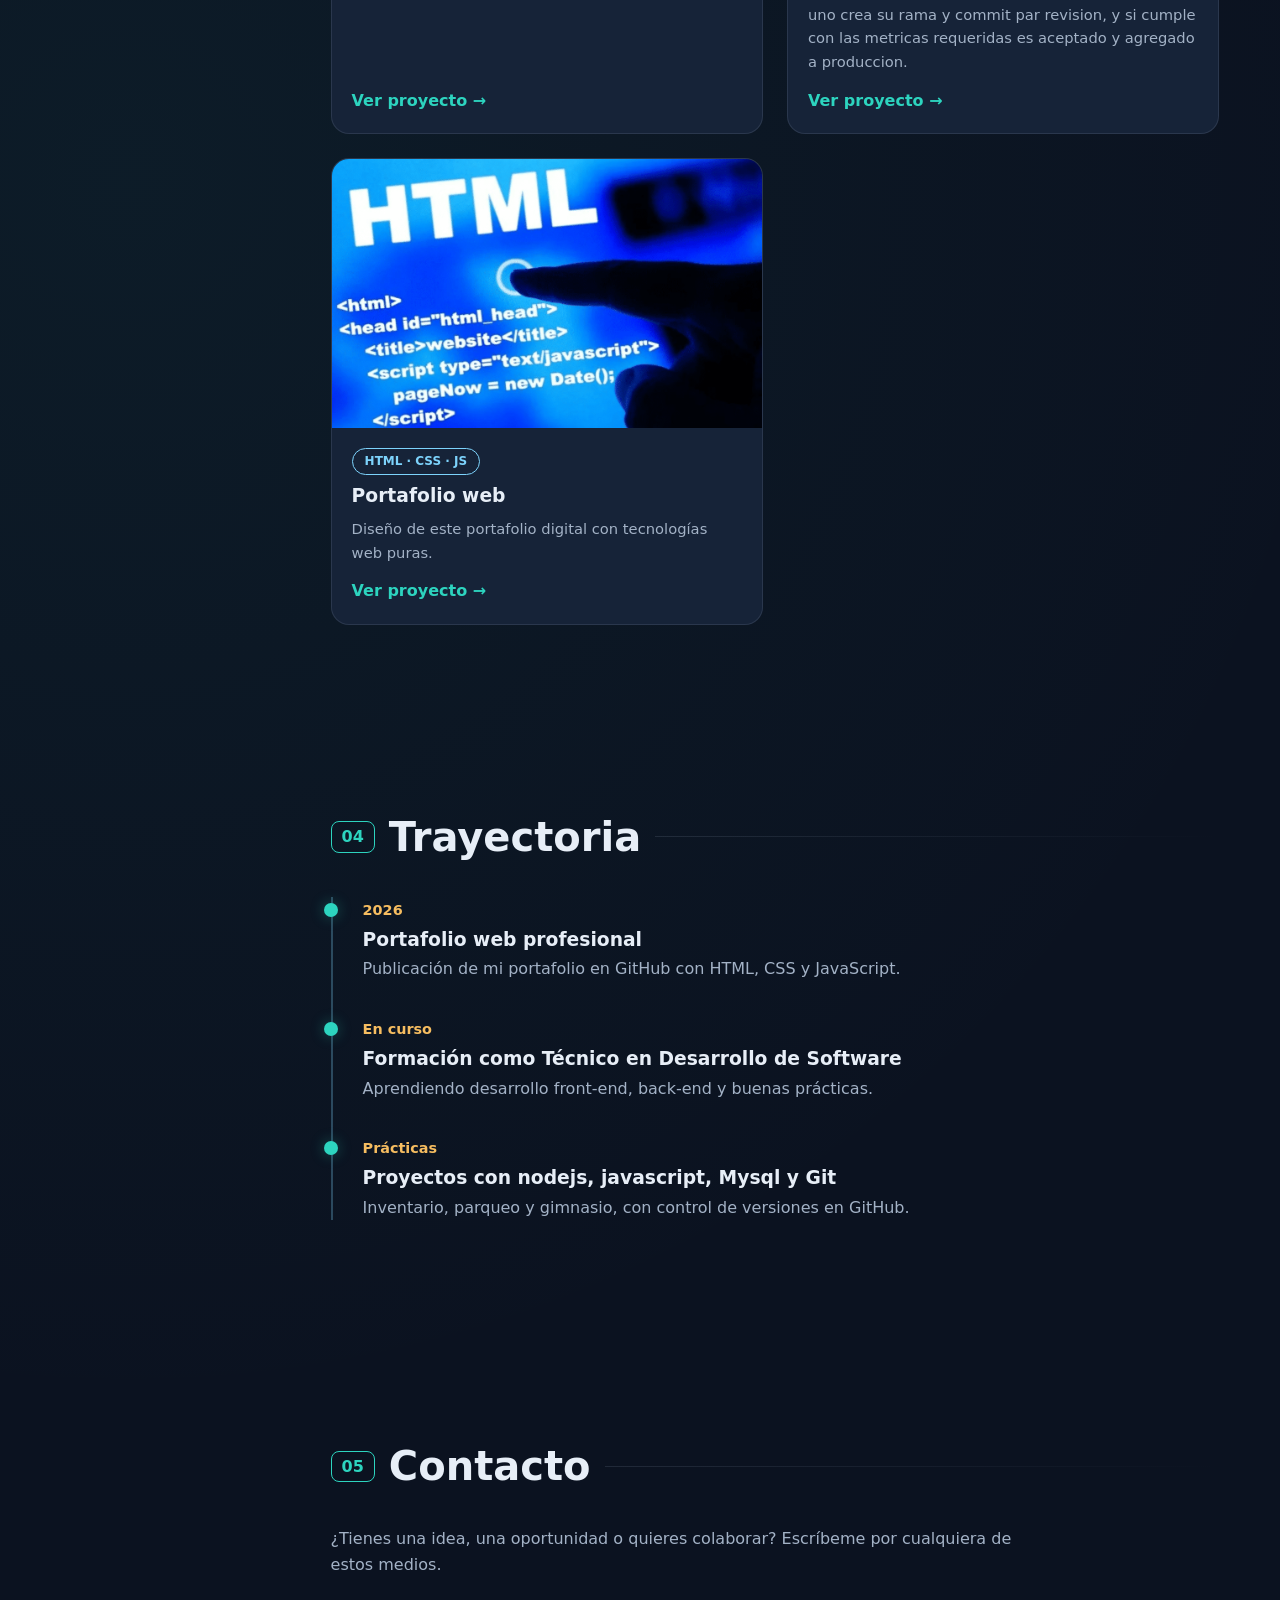
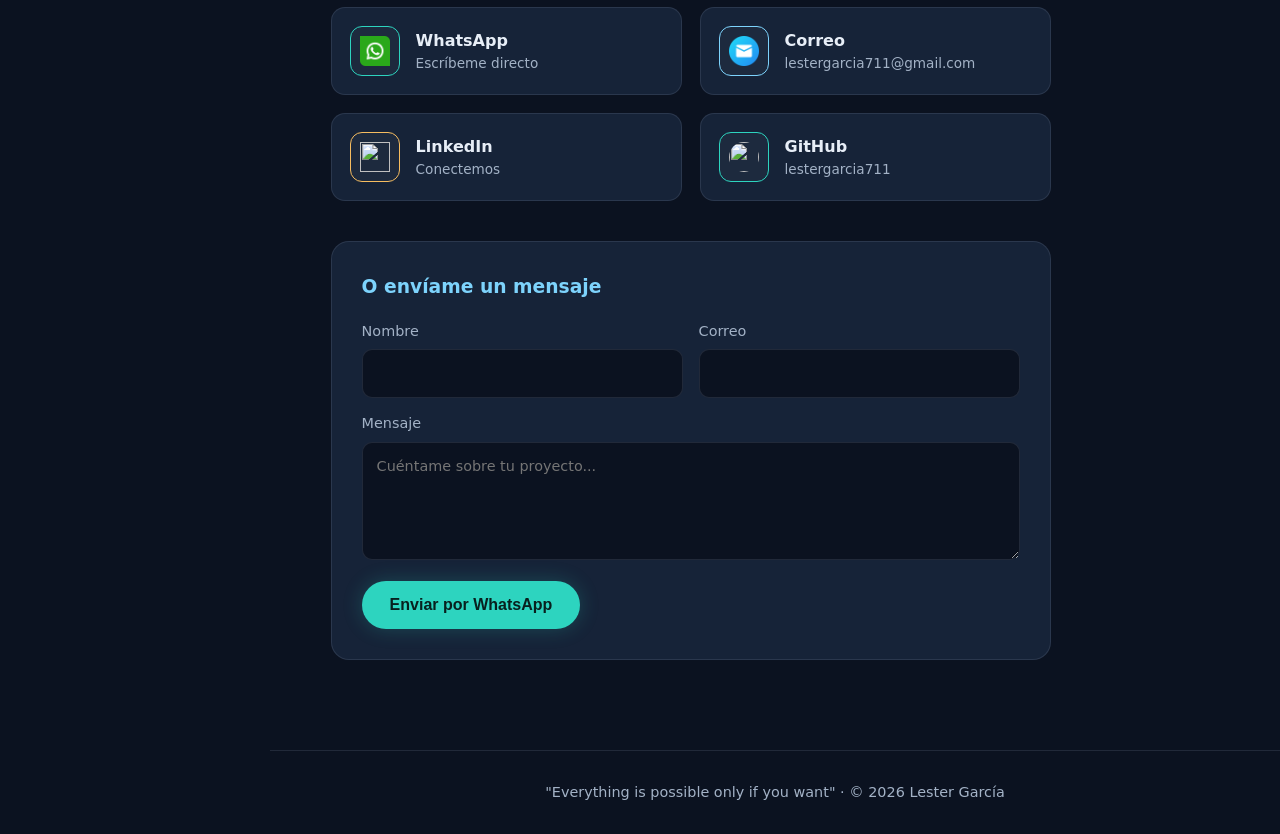
==== commit bf69d019: "chore:Change skills percentage" ====
--- a/index.html
+++ b/index.html
@@ -85,11 +85,11 @@
   <!-- data-level = nivel de la barra (0-100). Ajústalo a tu nivel real -->
   <div class="skills">
     <div class="skill reveal" data-level="70"><div class="s-top"><b>HTML5</b><span>70%</span></div><div class="bar"><i></i></div></div>
-    <div class="skill reveal" data-level="70"><div class="s-top"><b>CSS3</b><span>70%</span></div><div class="bar"><i></i></div></div>
+    <div class="skill reveal" data-level="60"><div class="s-top"><b>CSS3</b><span>60%</span></div><div class="bar"><i></i></div></div>
     <div class="skill reveal" data-level="60"><div class="s-top"><b>JavaScript</b><span>60%</span></div><div class="bar"><i></i></div></div>
-    <div class="skill reveal" data-level="60"><div class="s-top"><b>Python</b><span>60%</span></div><div class="bar"><i></i></div></div>
-    <div class="skill reveal" data-level="75"><div class="s-top"><b>Git &amp; GitHub</b><span>75%</span></div><div class="bar"><i></i></div></div>
-    <div class="skill reveal" data-level="70"><div class="s-top"><b>Base de datos relacional(Mysql y PostgreSQL)</b><span>70%</span></div><div class="bar"><i></i></div></div>
+    <div class="skill reveal" data-level="50"><div class="s-top"><b>Python</b><span>50%</span></div><div class="bar"><i></i></div></div>
+    <div class="skill reveal" data-level="80"><div class="s-top"><b>Git &amp; GitHub</b><span>80%</span></div><div class="bar"><i></i></div></div>
+    <div class="skill reveal" data-level="60"><div class="s-top"><b>Bases de datos(Mysql y PostgreSQL)</b><span>60%</span></div><div class="bar"><i></i></div></div>
   </div>
 </section>
 
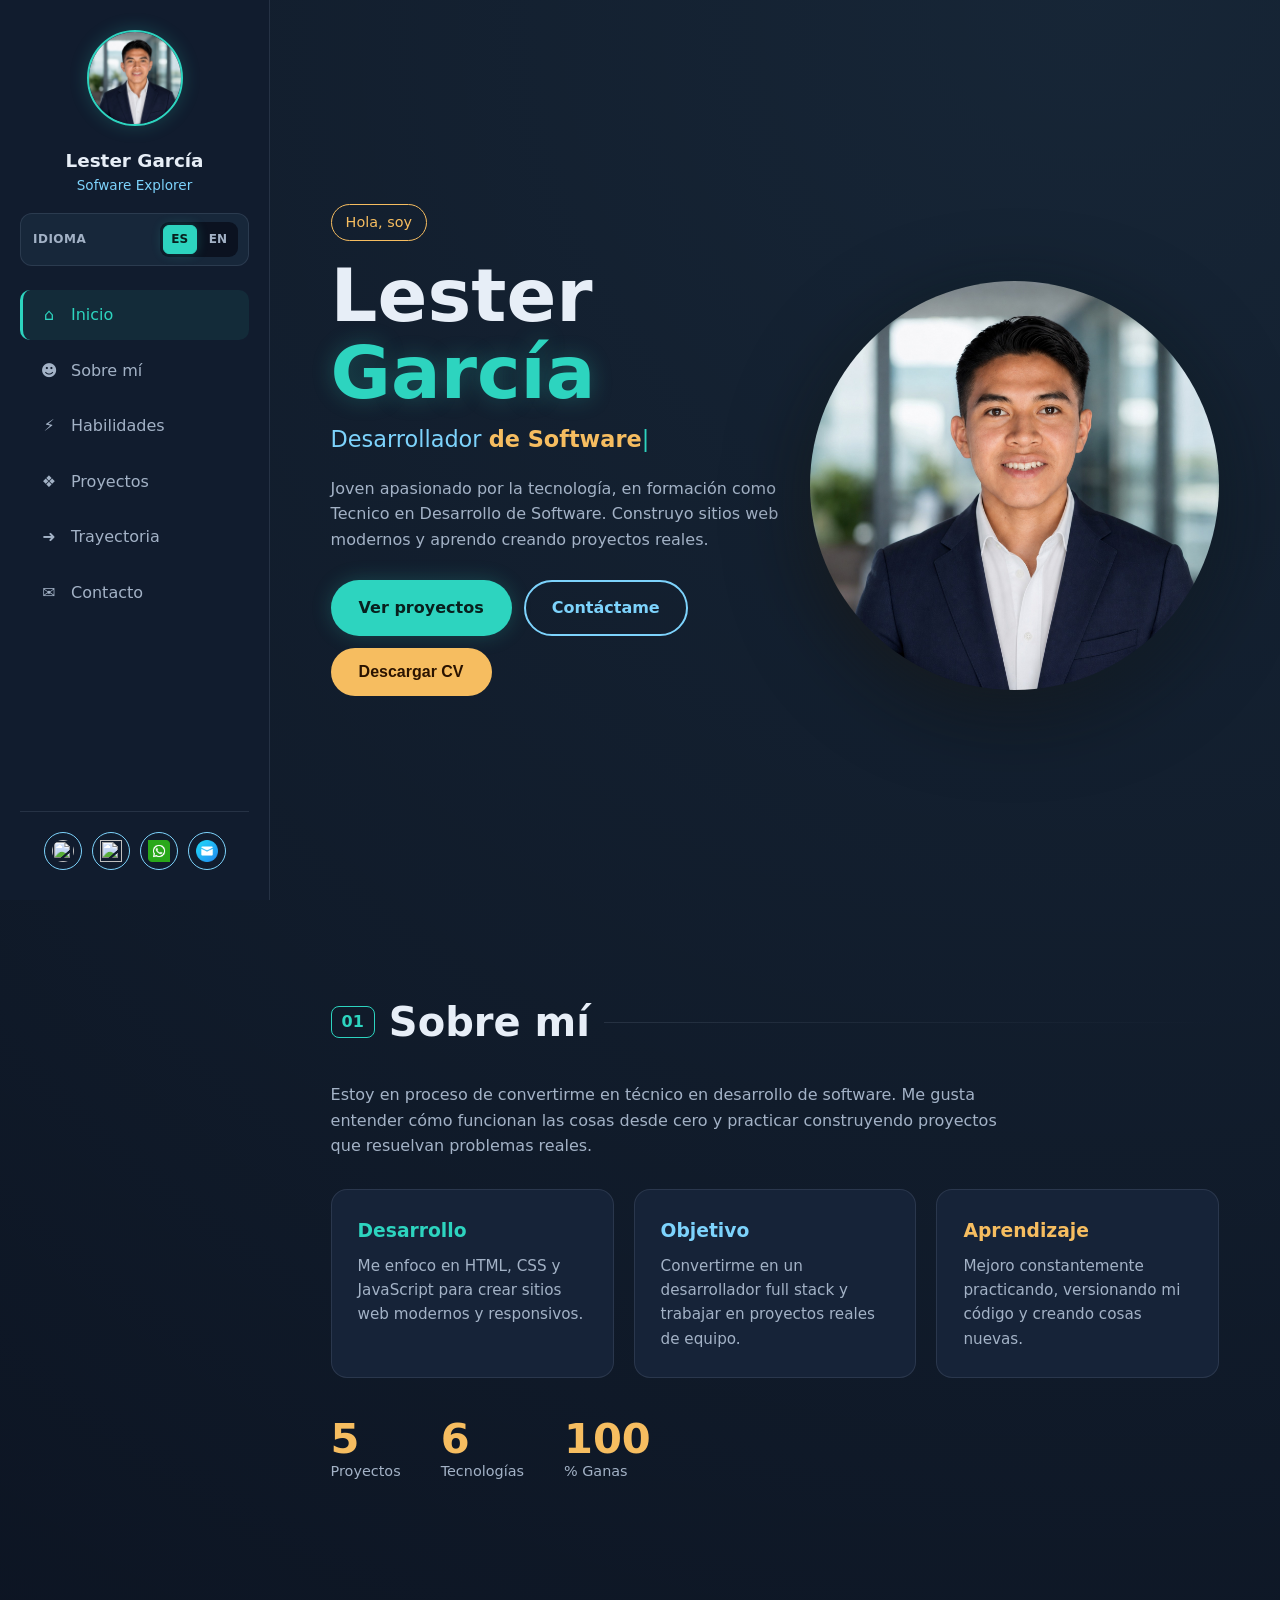
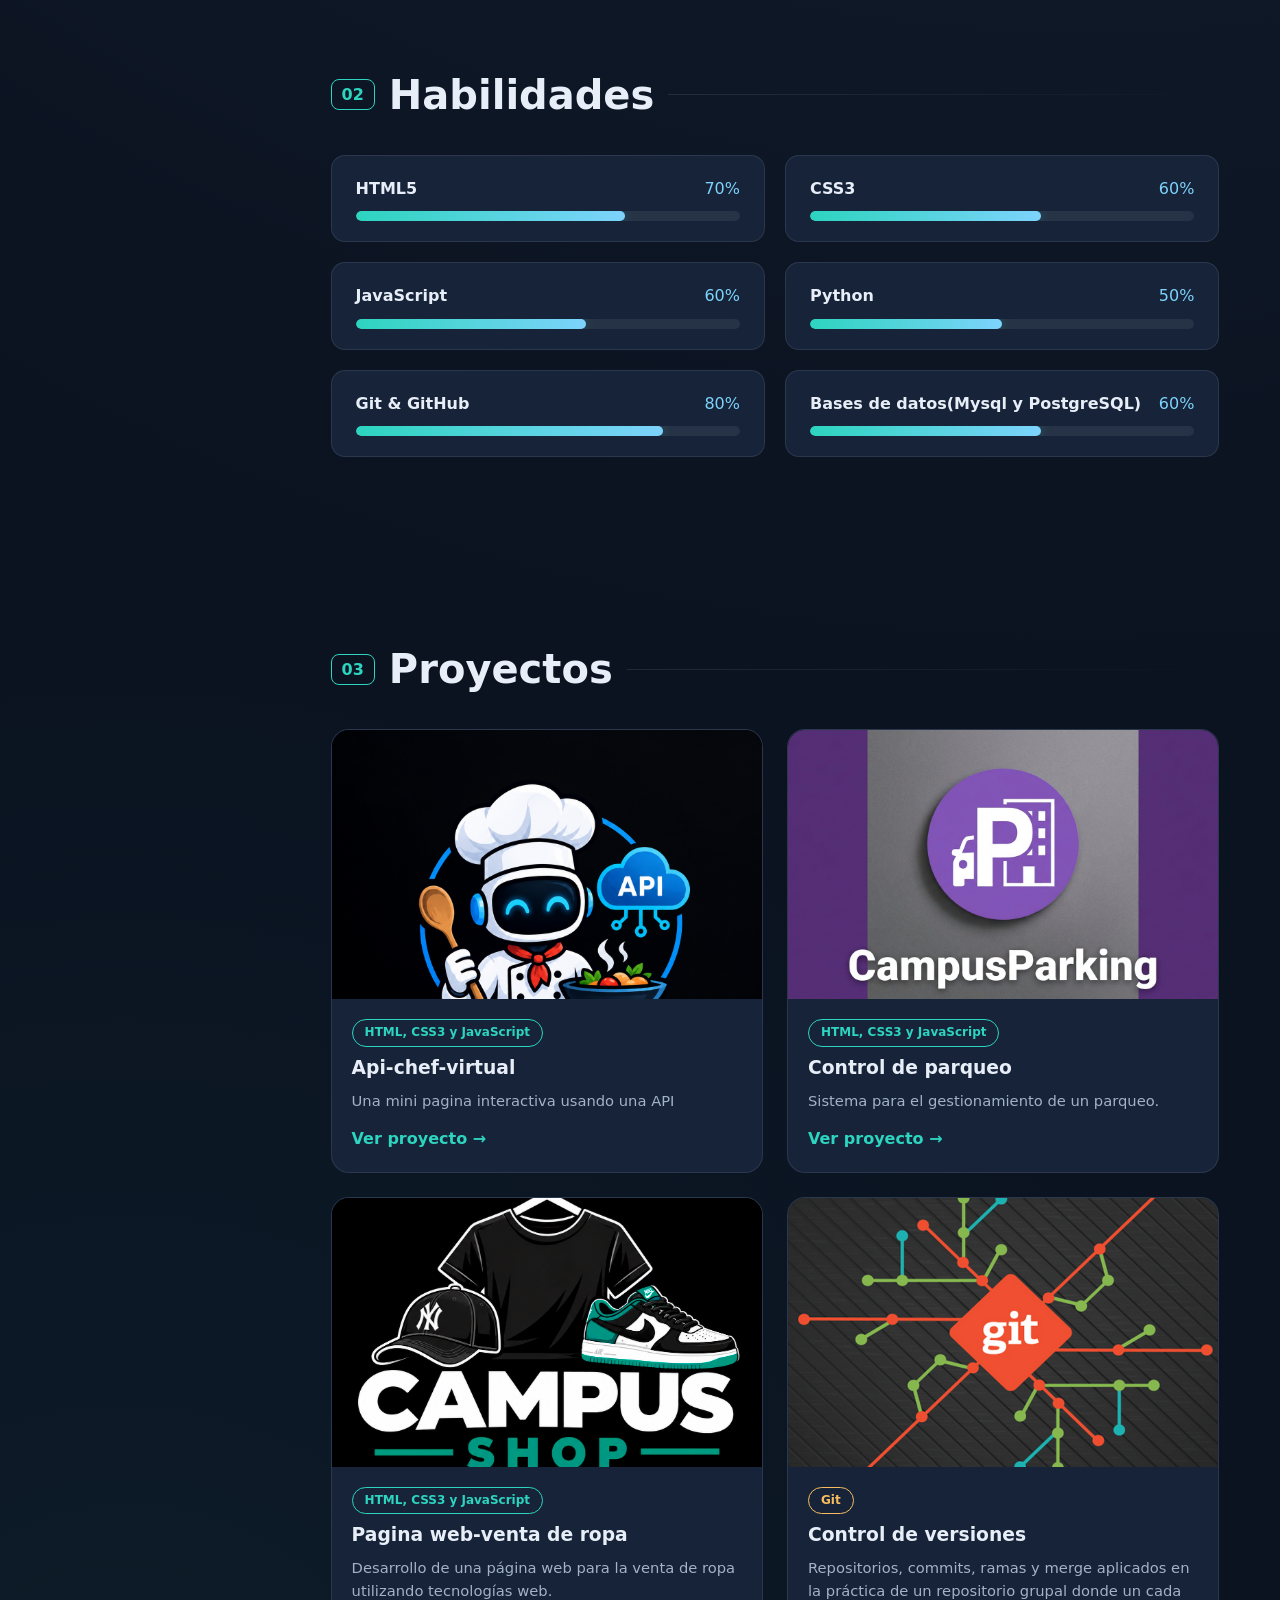
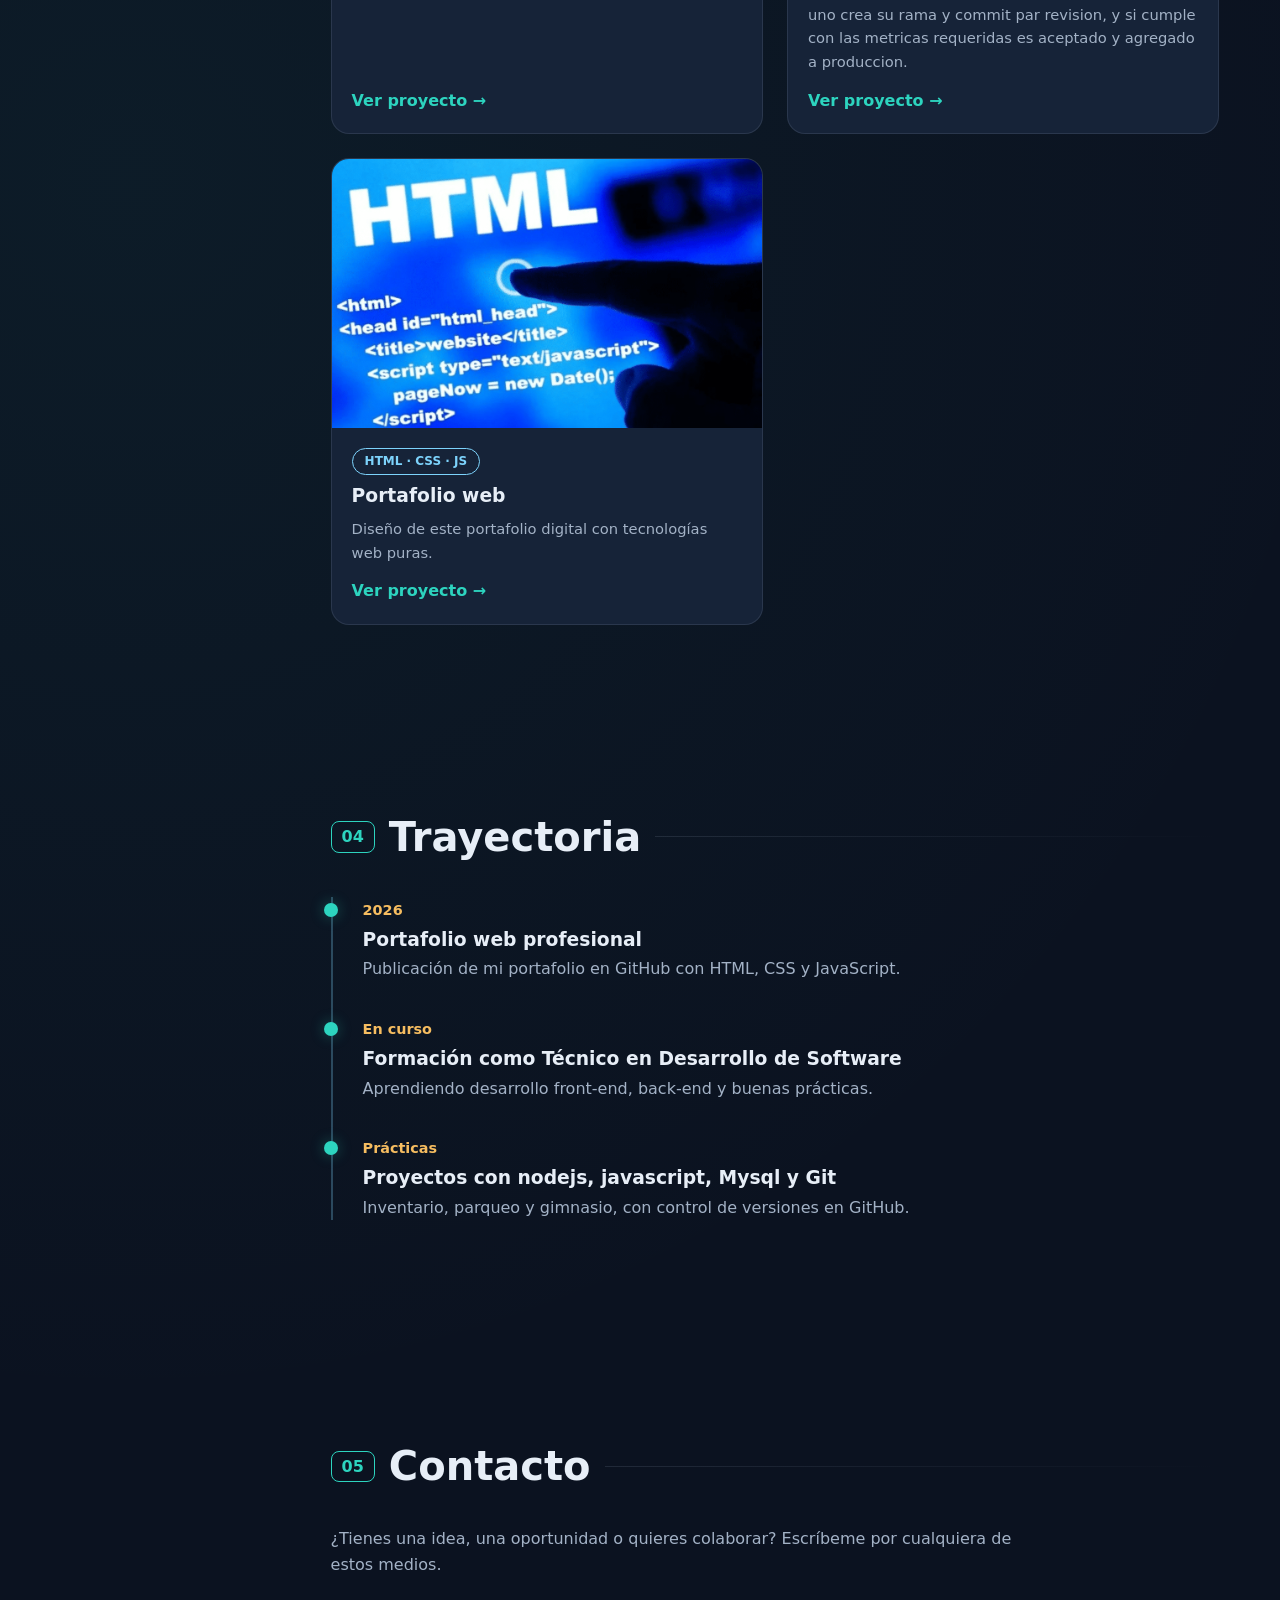
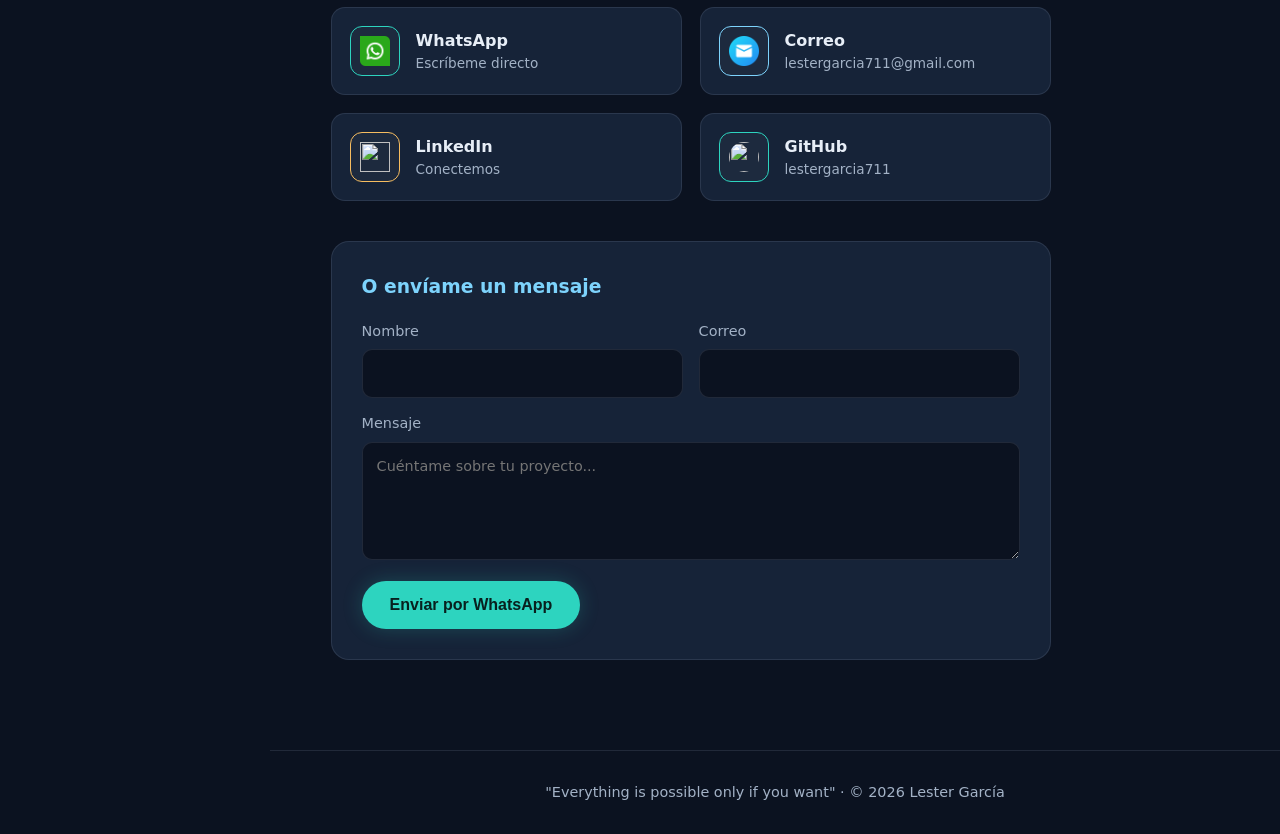
==== commit 15e74f57: "feat: add language switcher buttons" ====
--- a/index.html
+++ b/index.html
@@ -23,6 +23,15 @@
     <img src="img/perfil.jpeg" alt="Lester García">
     <h2>Lester García</h2>
     <p>Sofware Explorer</p>
+  </div>
+
+  <!-- Permite cambiar entre la versión en español y la versión en inglés -->
+  <div class="language-switcher" aria-label="Selector de idioma">
+    <span class="language-label">Idioma</span>
+    <div class="language-options">
+      <a href="index.html" aria-current="page">ES</a>
+      <a href="index-en.html">EN</a>
+    </div>
   </div>
 
   <nav id="nav">
--- a/css/styles.css
+++ b/css/styles.css
@@ -99,6 +99,59 @@
 .brand p {
   color: var(--blue);
   font-size: .85rem;
+}
+
+/* Presenta el selector de idioma debajo de la identidad del portafolio */
+.language-switcher {
+  display: flex;
+  justify-content: space-between;
+  align-items: center;
+  margin: -14px 0 24px;
+  padding: 8px 10px 8px 12px;
+  background: rgba(125, 211, 252, .06);
+  border: 1px solid var(--line);
+  border-radius: 12px;
+}
+
+.language-label {
+  color: var(--muted);
+  font-size: .75rem;
+  font-weight: 700;
+  letter-spacing: .04em;
+  text-transform: uppercase;
+}
+
+.language-options {
+  display: flex;
+  gap: 4px;
+  padding: 3px;
+  background: var(--bg);
+  border-radius: 9px;
+}
+
+.language-options a {
+  min-width: 34px;
+  padding: 4px 7px;
+  color: var(--muted);
+  border: 1px solid transparent;
+  border-radius: 6px;
+  font-size: .75rem;
+  font-weight: 800;
+  text-align: center;
+  transition: .25s;
+}
+
+.language-options a:hover {
+  color: var(--text);
+  border-color: var(--blue);
+  transform: translateY(-1px);
+}
+
+.language-options a[aria-current="page"] {
+  color: #08201e;
+  background: var(--green);
+  border-color: var(--green);
+  box-shadow: 0 0 12px rgba(45, 212, 191, .24);
 }
 
 nav {
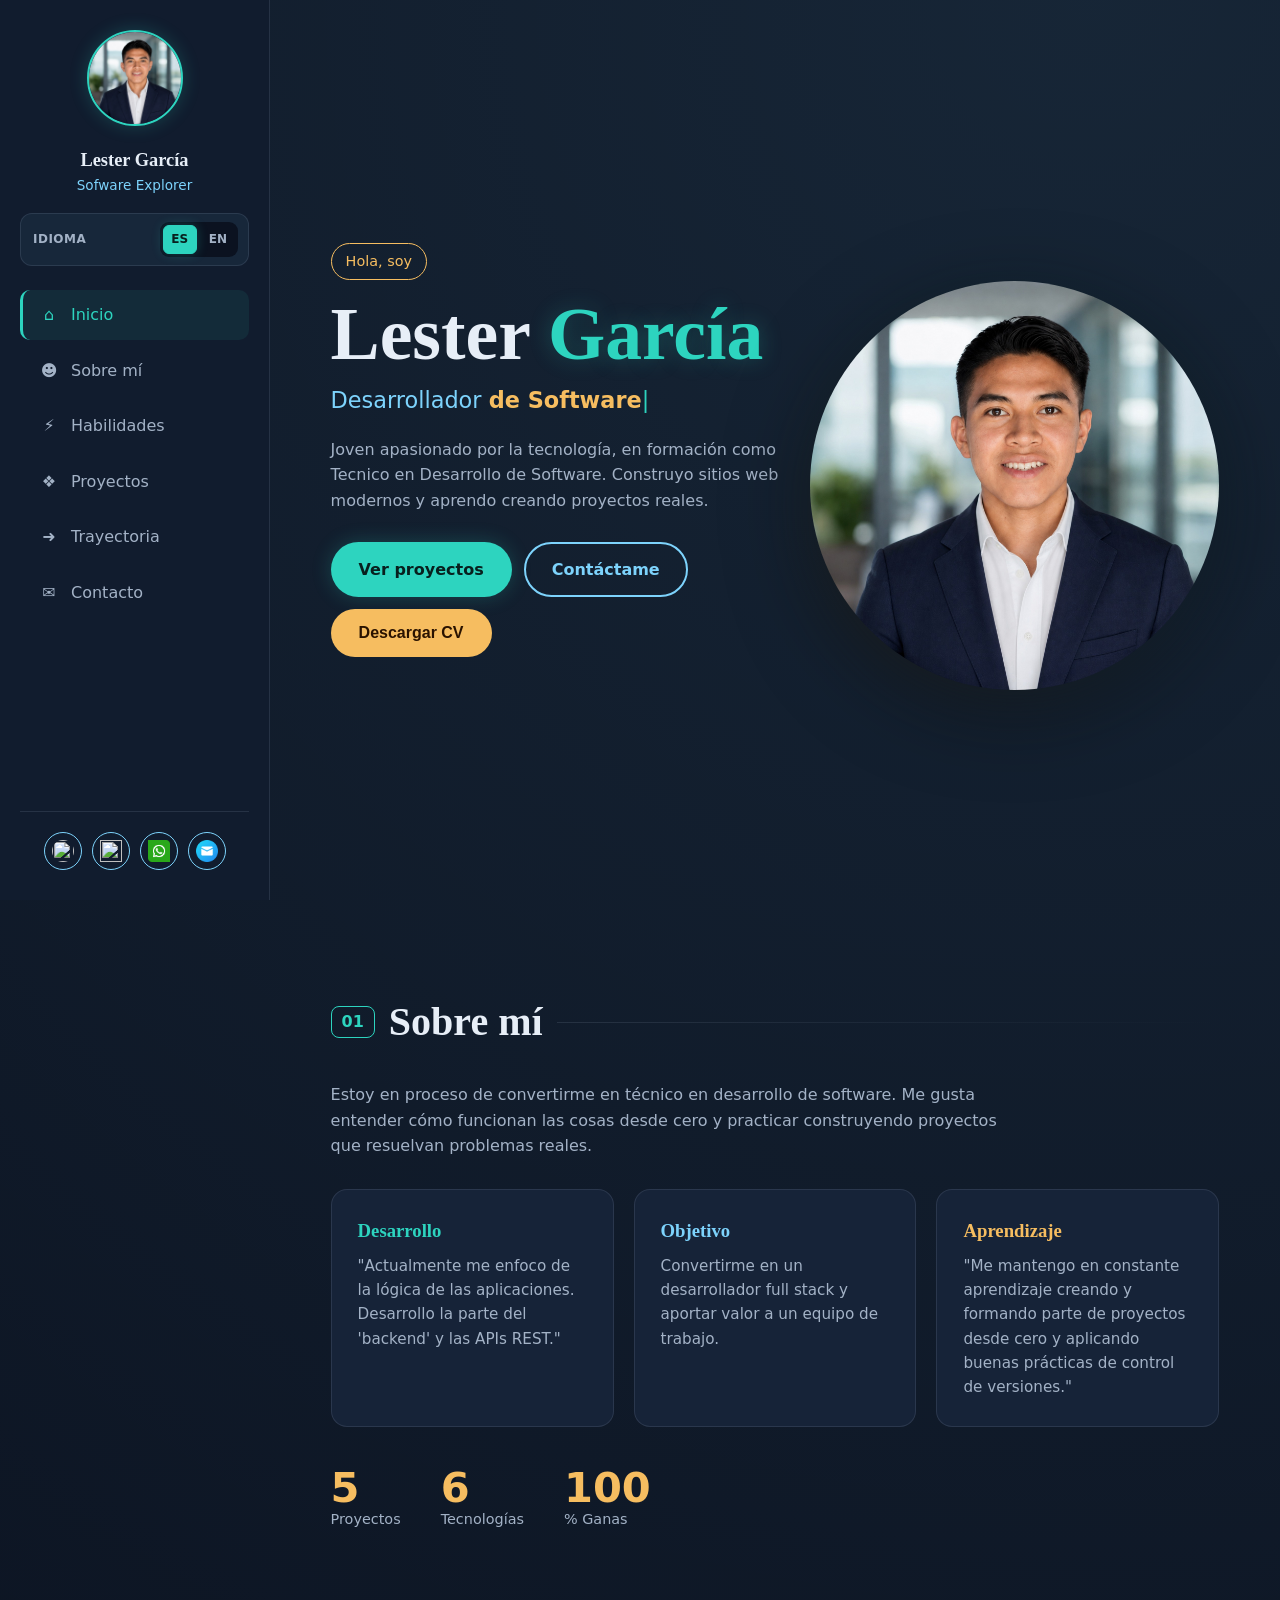
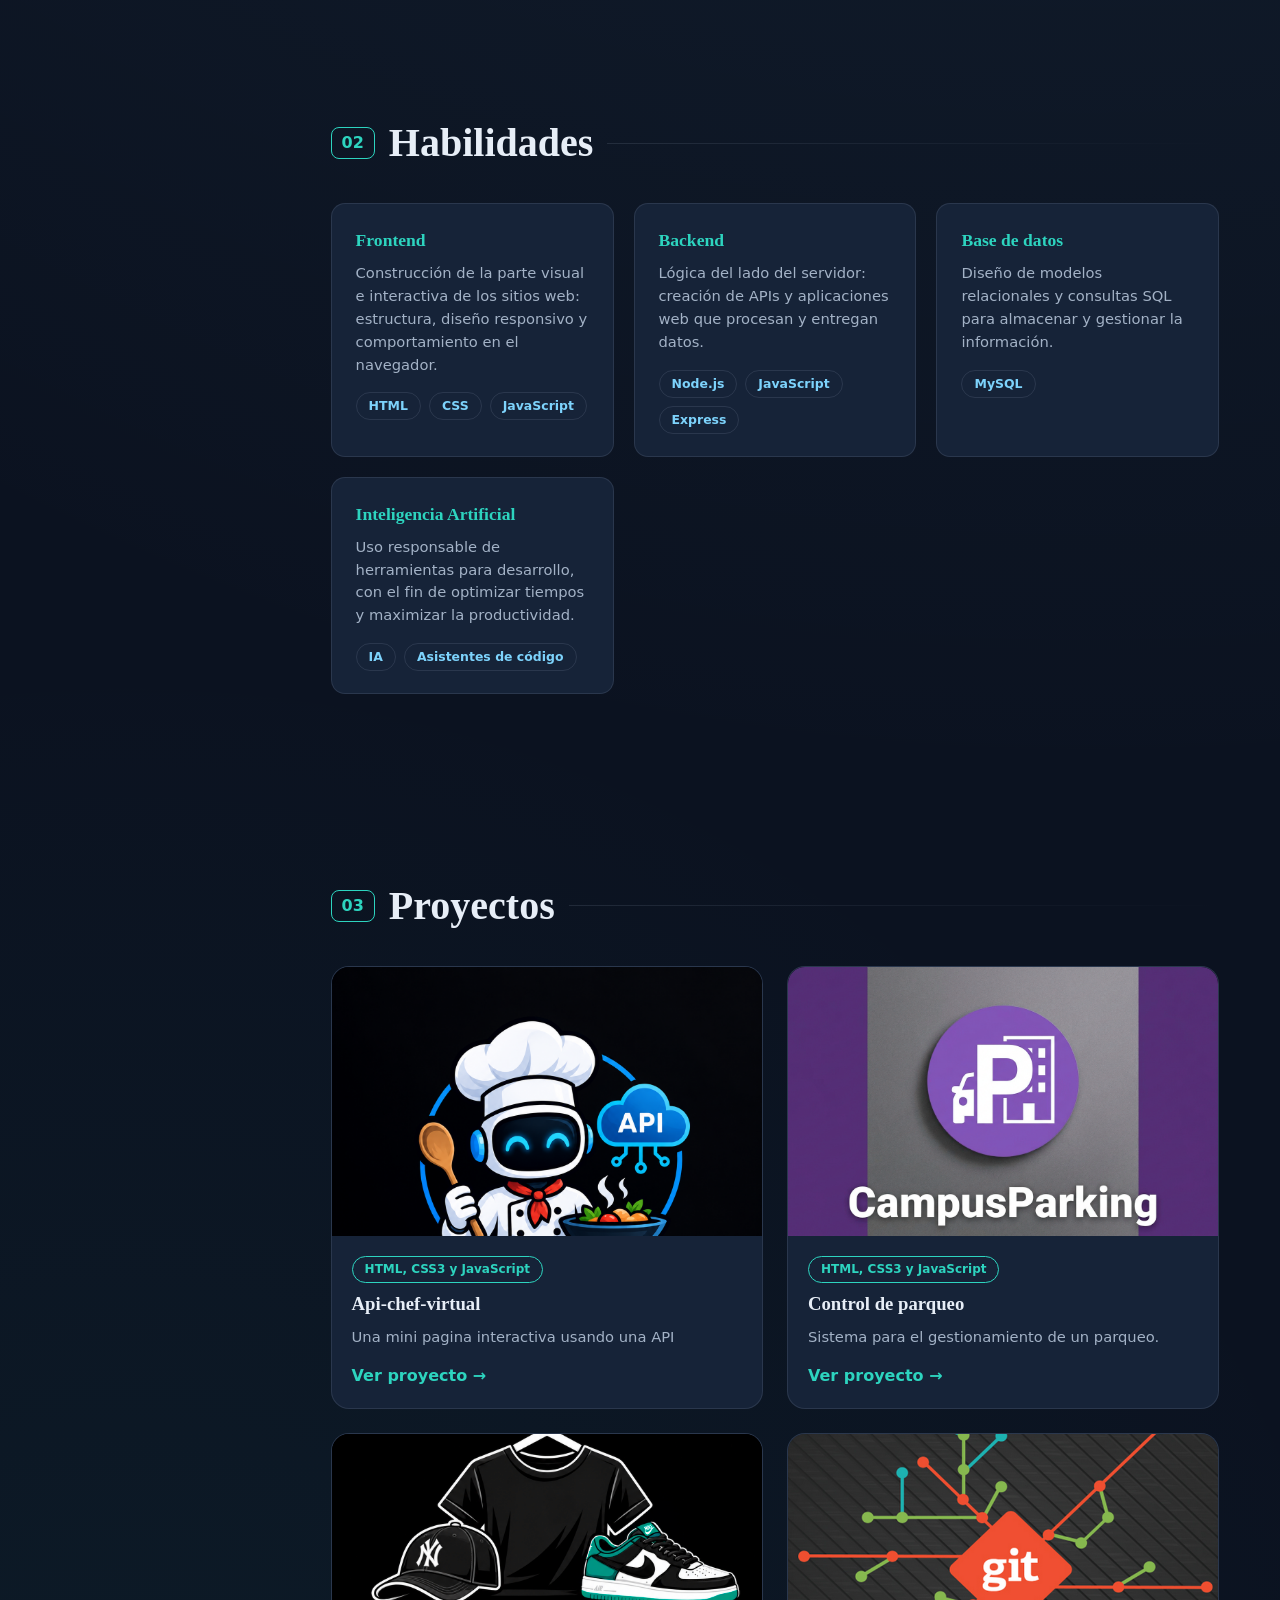
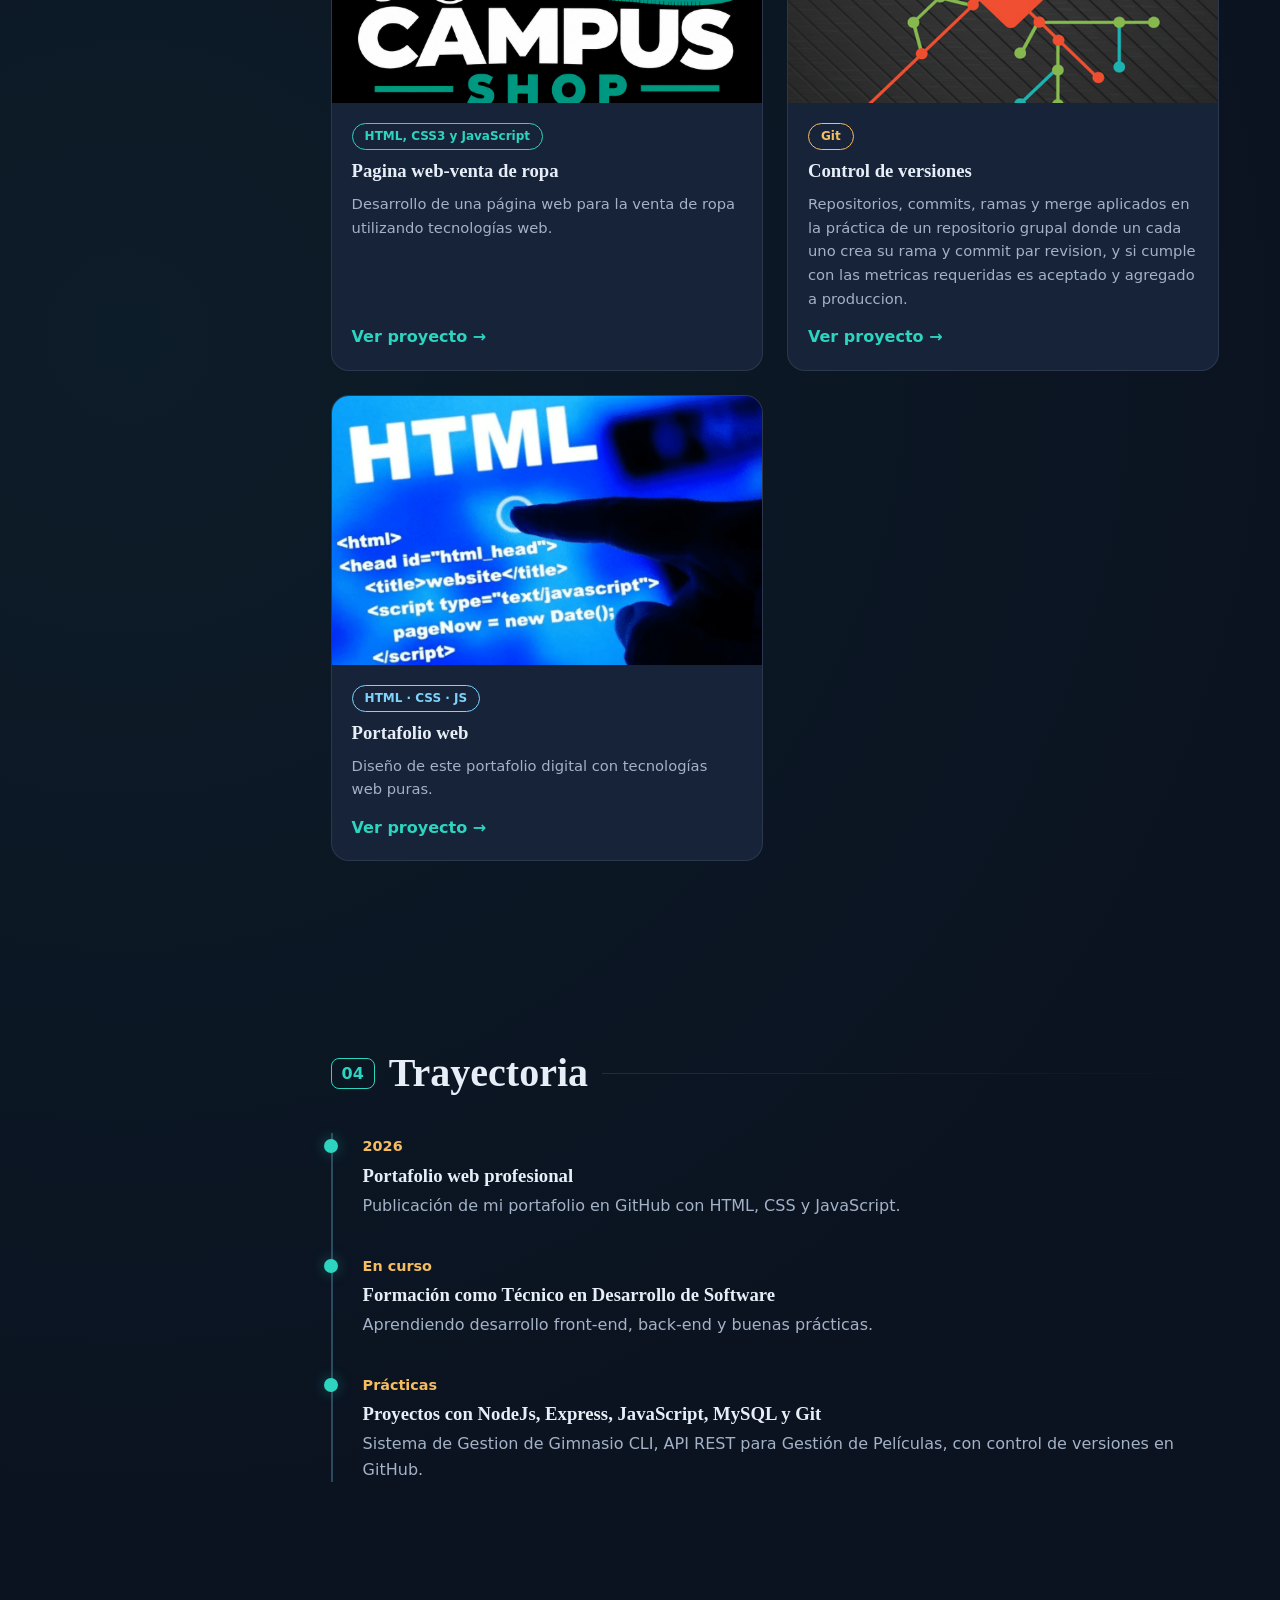
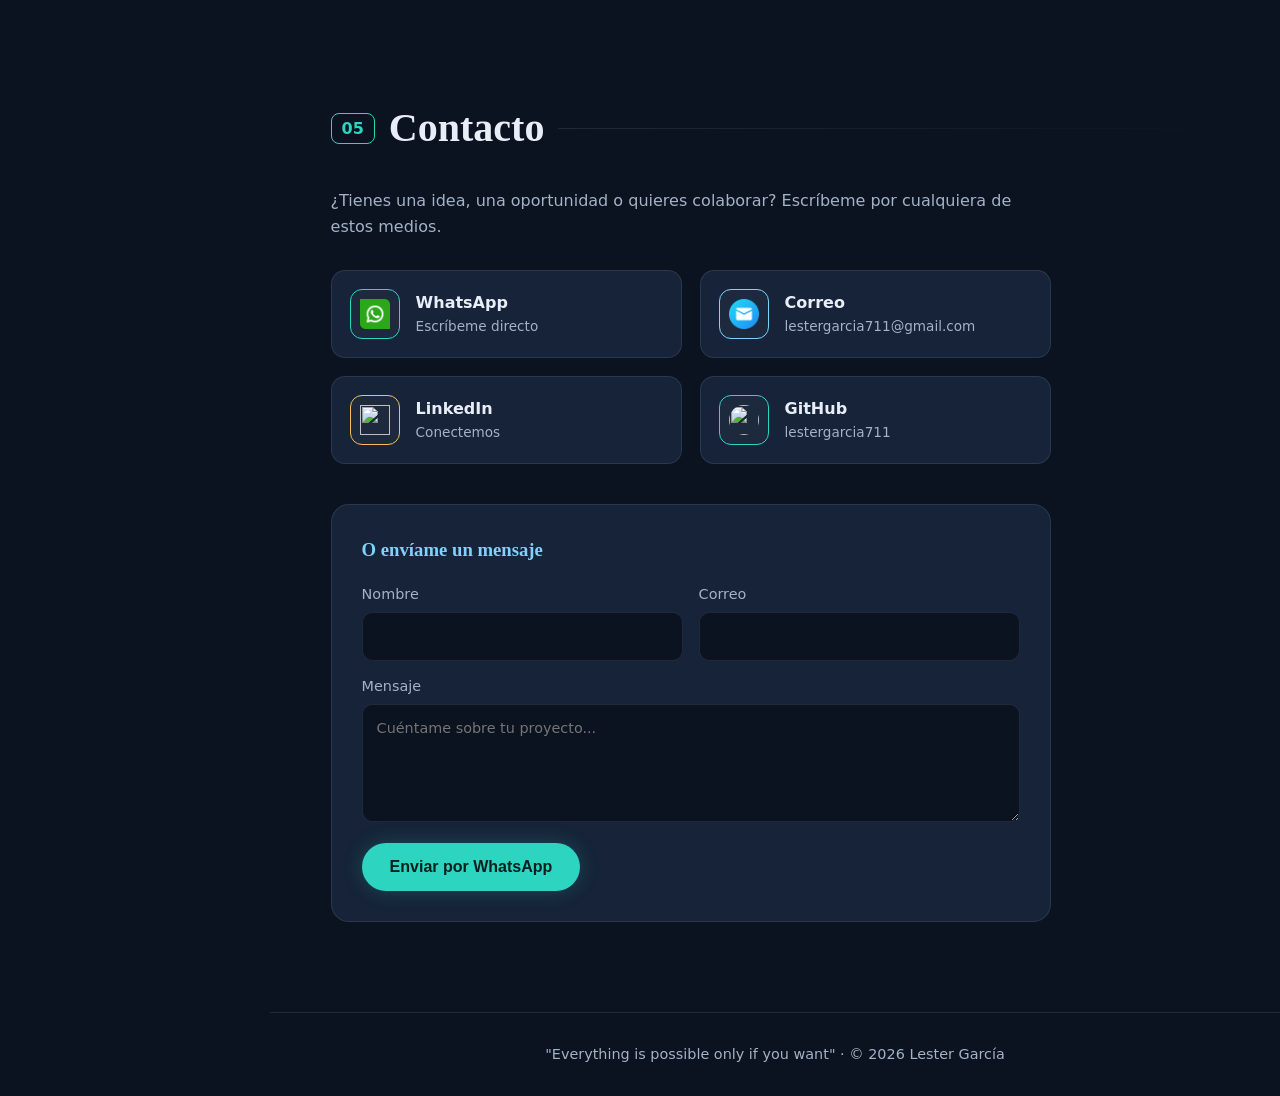
==== commit ff99dcd7: "feat: replace skill bars with category cards" ====
--- a/index.html
+++ b/index.html
@@ -77,9 +77,9 @@
   <h2 class="title"><span>01</span> Sobre mí</h2>
   <p class="intro reveal">Estoy en proceso de convertirme en técnico en desarrollo de software. Me gusta entender cómo funcionan las cosas desde cero y practicar construyendo proyectos que resuelvan problemas reales.</p>
   <div class="cards">
-    <article class="card reveal"><h3 class="g">Desarrollo</h3><p>Me enfoco en HTML, CSS y JavaScript para crear sitios web modernos y responsivos.</p></article>
-    <article class="card reveal"><h3 class="b">Objetivo</h3><p>Convertirme en un desarrollador full stack y trabajar en proyectos reales de equipo.</p></article>
-    <article class="card reveal"><h3 class="o">Aprendizaje</h3><p>Mejoro constantemente practicando, versionando mi código y creando cosas nuevas.</p></article>
+    <article class="card reveal"><h3 class="g">Desarrollo</h3><p>"Actualmente me enfoco de la lógica de las aplicaciones. Desarrollo la parte del 'backend' y las APIs REST." </p></article>
+    <article class="card reveal"><h3 class="b">Objetivo</h3><p>Convertirme en un desarrollador full stack y aportar valor a un equipo de trabajo.</p></article>
+    <article class="card reveal"><h3 class="o">Aprendizaje</h3><p>"Me mantengo en constante aprendizaje creando y formando parte de proyectos desde cero y aplicando buenas prácticas de control de versiones."</p></article>
   </div>
   <div class="stats reveal">
     <div><b data-count="5">0</b><span>Proyectos</span></div>
@@ -91,14 +91,11 @@
 <!-- ============ HABILIDADES ============ -->
 <section id="habilidades">
   <h2 class="title"><span>02</span> Habilidades</h2>
-  <!-- data-level = nivel de la barra (0-100). Ajústalo a tu nivel real -->
   <div class="skills">
-    <div class="skill reveal" data-level="70"><div class="s-top"><b>HTML5</b><span>70%</span></div><div class="bar"><i></i></div></div>
-    <div class="skill reveal" data-level="60"><div class="s-top"><b>CSS3</b><span>60%</span></div><div class="bar"><i></i></div></div>
-    <div class="skill reveal" data-level="60"><div class="s-top"><b>JavaScript</b><span>60%</span></div><div class="bar"><i></i></div></div>
-    <div class="skill reveal" data-level="50"><div class="s-top"><b>Python</b><span>50%</span></div><div class="bar"><i></i></div></div>
-    <div class="skill reveal" data-level="80"><div class="s-top"><b>Git &amp; GitHub</b><span>80%</span></div><div class="bar"><i></i></div></div>
-    <div class="skill reveal" data-level="60"><div class="s-top"><b>Bases de datos(Mysql y PostgreSQL)</b><span>60%</span></div><div class="bar"><i></i></div></div>
+    <div class="skill reveal"><h3>Frontend</h3><p>Construcción de la parte visual e interactiva de los sitios web: estructura, diseño responsivo y comportamiento en el navegador.</p><div class="tags"><span>HTML</span><span>CSS</span><span>JavaScript</span></div></div>
+    <div class="skill reveal"><h3>Backend</h3><p>Lógica del lado del servidor: creación de APIs y aplicaciones web que procesan y entregan datos.</p><div class="tags"><span>Node.js</span><span>JavaScript</span><span>Express</span></div></div>
+    <div class="skill reveal"><h3>Base de datos</h3><p>Diseño de modelos relacionales y consultas SQL para almacenar y gestionar la información.</p><div class="tags"><span>MySQL</span></div></div>
+    <div class="skill reveal"><h3>Inteligencia Artificial</h3><p>Uso responsable de herramientas para desarrollo, con el fin de optimizar tiempos y maximizar la productividad.</p><div class="tags"><span>IA </span><span>Asistentes de código</span></div></div>
   </div>
 </section>
 
@@ -137,7 +134,7 @@
   <div class="timeline">
     <div class="t-item reveal"><b>2026</b><h3>Portafolio web profesional</h3><p>Publicación de mi portafolio en GitHub con HTML, CSS y JavaScript.</p></div>
     <div class="t-item reveal"><b>En curso</b><h3>Formación como Técnico en Desarrollo de Software</h3><p>Aprendiendo desarrollo front-end, back-end y buenas prácticas.</p></div>
-    <div class="t-item reveal"><b>Prácticas</b><h3>Proyectos con nodejs, javascript, Mysql y Git</h3><p>Inventario, parqueo y gimnasio, con control de versiones en GitHub.</p></div>
+    <div class="t-item reveal"><b>Prácticas</b><h3>Proyectos con NodeJs, Express, JavaScript, MySQL y Git</h3><p>Sistema de Gestion de Gimnasio CLI, API REST para Gestión de Películas, con control de versiones en GitHub.</p></div>
   </div>
 </section>
 
--- a/css/styles.css
+++ b/css/styles.css
@@ -24,6 +24,20 @@
   scroll-padding-top: 20px;
 }
 
+@font-face {
+  font-family: 'Redaction 10';
+  src: url('../fonts/Redaction10-Regular.otf') format('opentype');
+  font-weight: 400;
+  font-display: swap;
+}
+
+@font-face {
+  font-family: 'Redaction 10';
+  src: url('../fonts/Redaction10-Bold.otf') format('opentype');
+  font-weight: 700;
+  font-display: swap;
+}
+
 body {
   background: var(--bg);
   background-image:
@@ -32,6 +46,10 @@
   color: var(--text);
   font-family: 'Segoe UI', system-ui, Arial, sans-serif;
   line-height: 1.6;
+}
+
+h1, h2, h3 {
+  font-family: 'Redaction 10', Georgia, serif;
 }
 
 a {
@@ -446,6 +464,7 @@
 }
 
 .title span {
+  font-family: 'Segoe UI', system-ui, Arial, sans-serif;
   padding: 2px 10px;
   color: var(--green);
   border: 1px solid var(--green);
@@ -519,45 +538,52 @@
   font-size: .9rem;
 }
 
-/* Habilidades y barras de progreso */
+/* Habilidades (tarjetas) */
 .skills {
   display: grid;
-  grid-template-columns: repeat(auto-fit, minmax(300px, 1fr));
+  grid-template-columns: repeat(auto-fit, minmax(280px, 1fr));
   gap: 20px;
 }
 
 .skill {
-  padding: 20px 24px;
+  padding: 22px 24px;
   background: var(--card);
   border: 1px solid var(--line);
   border-radius: 14px;
-}
-
-.s-top {
-  display: flex;
-  justify-content: space-between;
-  margin-bottom: 10px;
-}
-
-.s-top span {
+  transition: transform .25s, border-color .25s;
+}
+
+.skill:hover {
+  transform: translateY(-4px);
+  border-color: var(--green);
+}
+
+.skill h3 {
+  margin-bottom: 8px;
+  color: var(--green);
+  font-size: 1.1rem;
+}
+
+.skill p {
+  color: var(--muted);
+  font-size: .92rem;
+  line-height: 1.55;
+}
+
+.skill .tags {
+  display: flex;
+  flex-wrap: wrap;
+  gap: 8px;
+  margin-top: 16px;
+}
+
+.skill .tags span {
+  padding: 3px 12px;
   color: var(--blue);
-}
-
-.bar {
-  height: 10px;
-  overflow: hidden;
-  background: rgba(255, 255, 255, .07);
-  border-radius: 10px;
-}
-
-.bar i {
-  display: block;
-  width: 0;
-  height: 100%;
-  background: linear-gradient(90deg, var(--green), var(--blue));
-  border-radius: 10px;
-  box-shadow: 0 0 12px rgba(45, 212, 191, .28);
-  transition: width 1.4s cubic-bezier(.2, .8, .2, 1);
+  border: 1px solid var(--line);
+  border-radius: 50px;
+  font-size: .78rem;
+  font-weight: 700;
 }
 
 /* Proyectos */
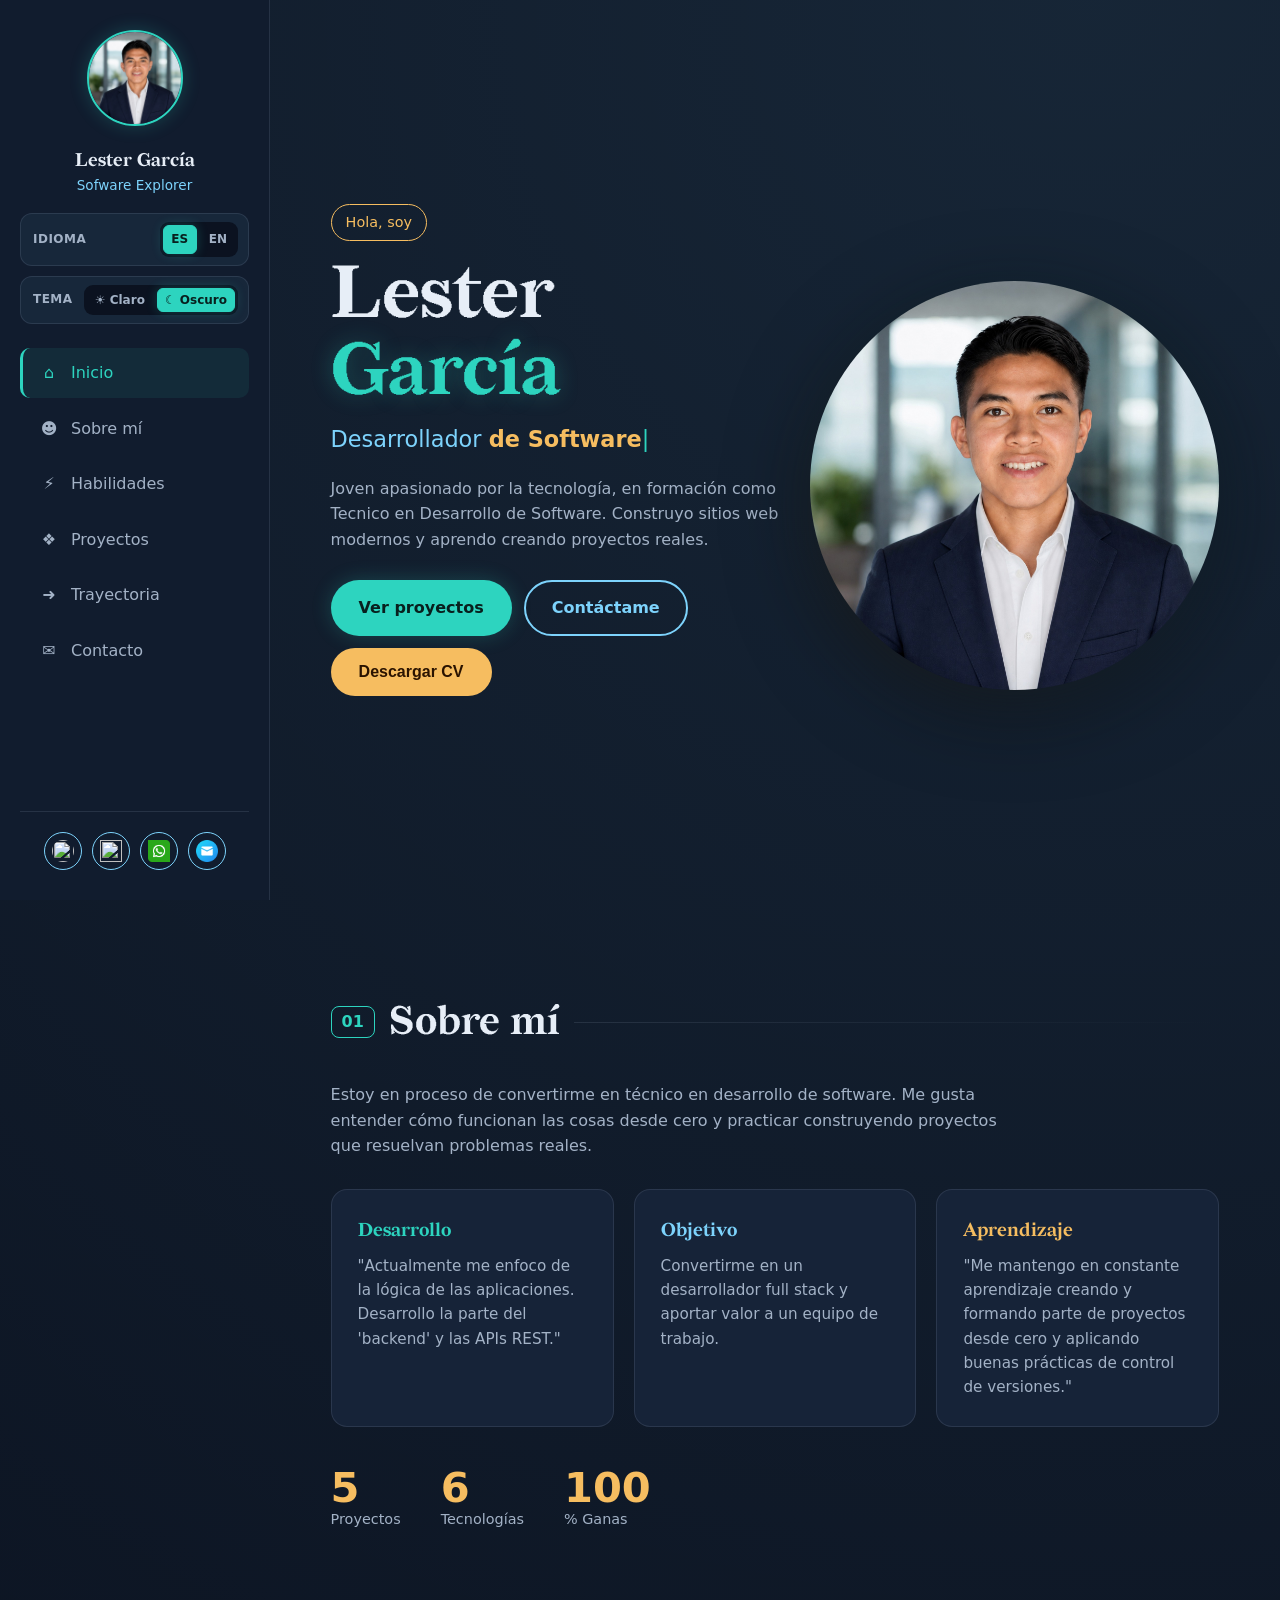
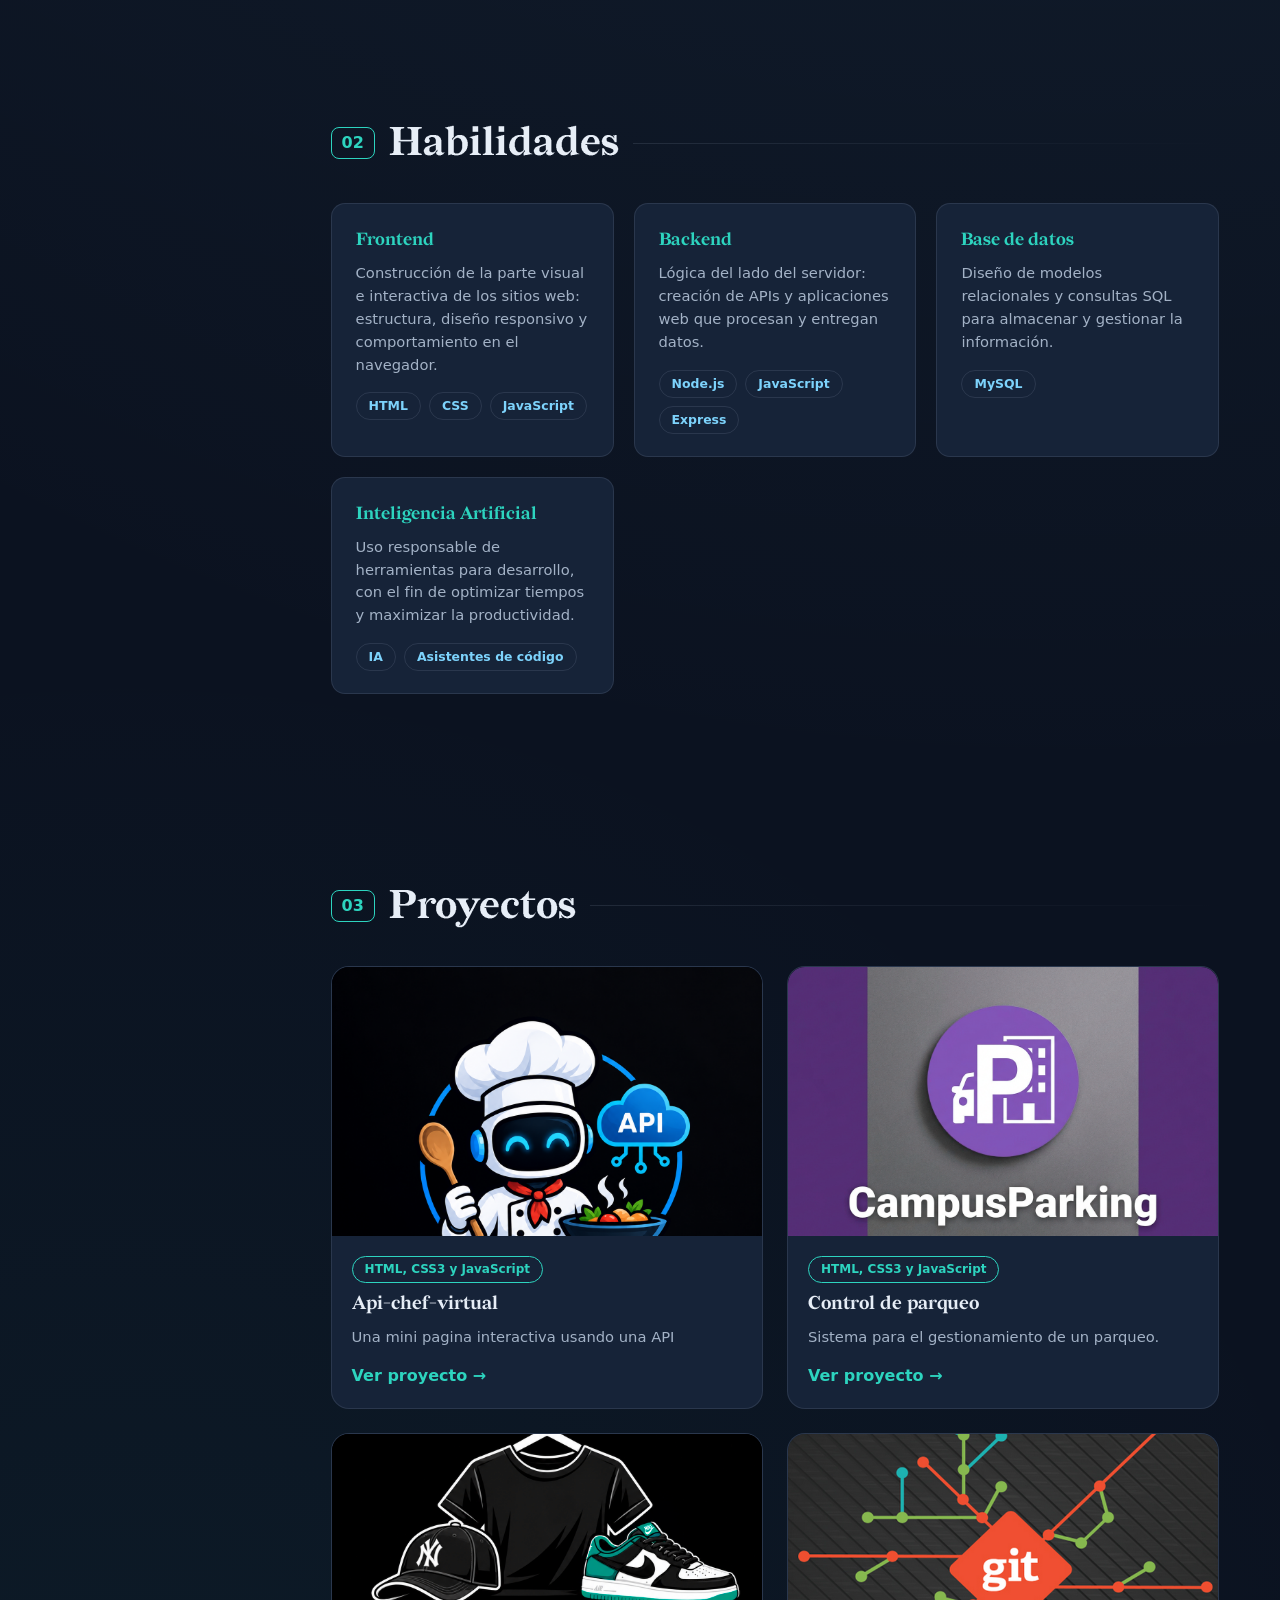
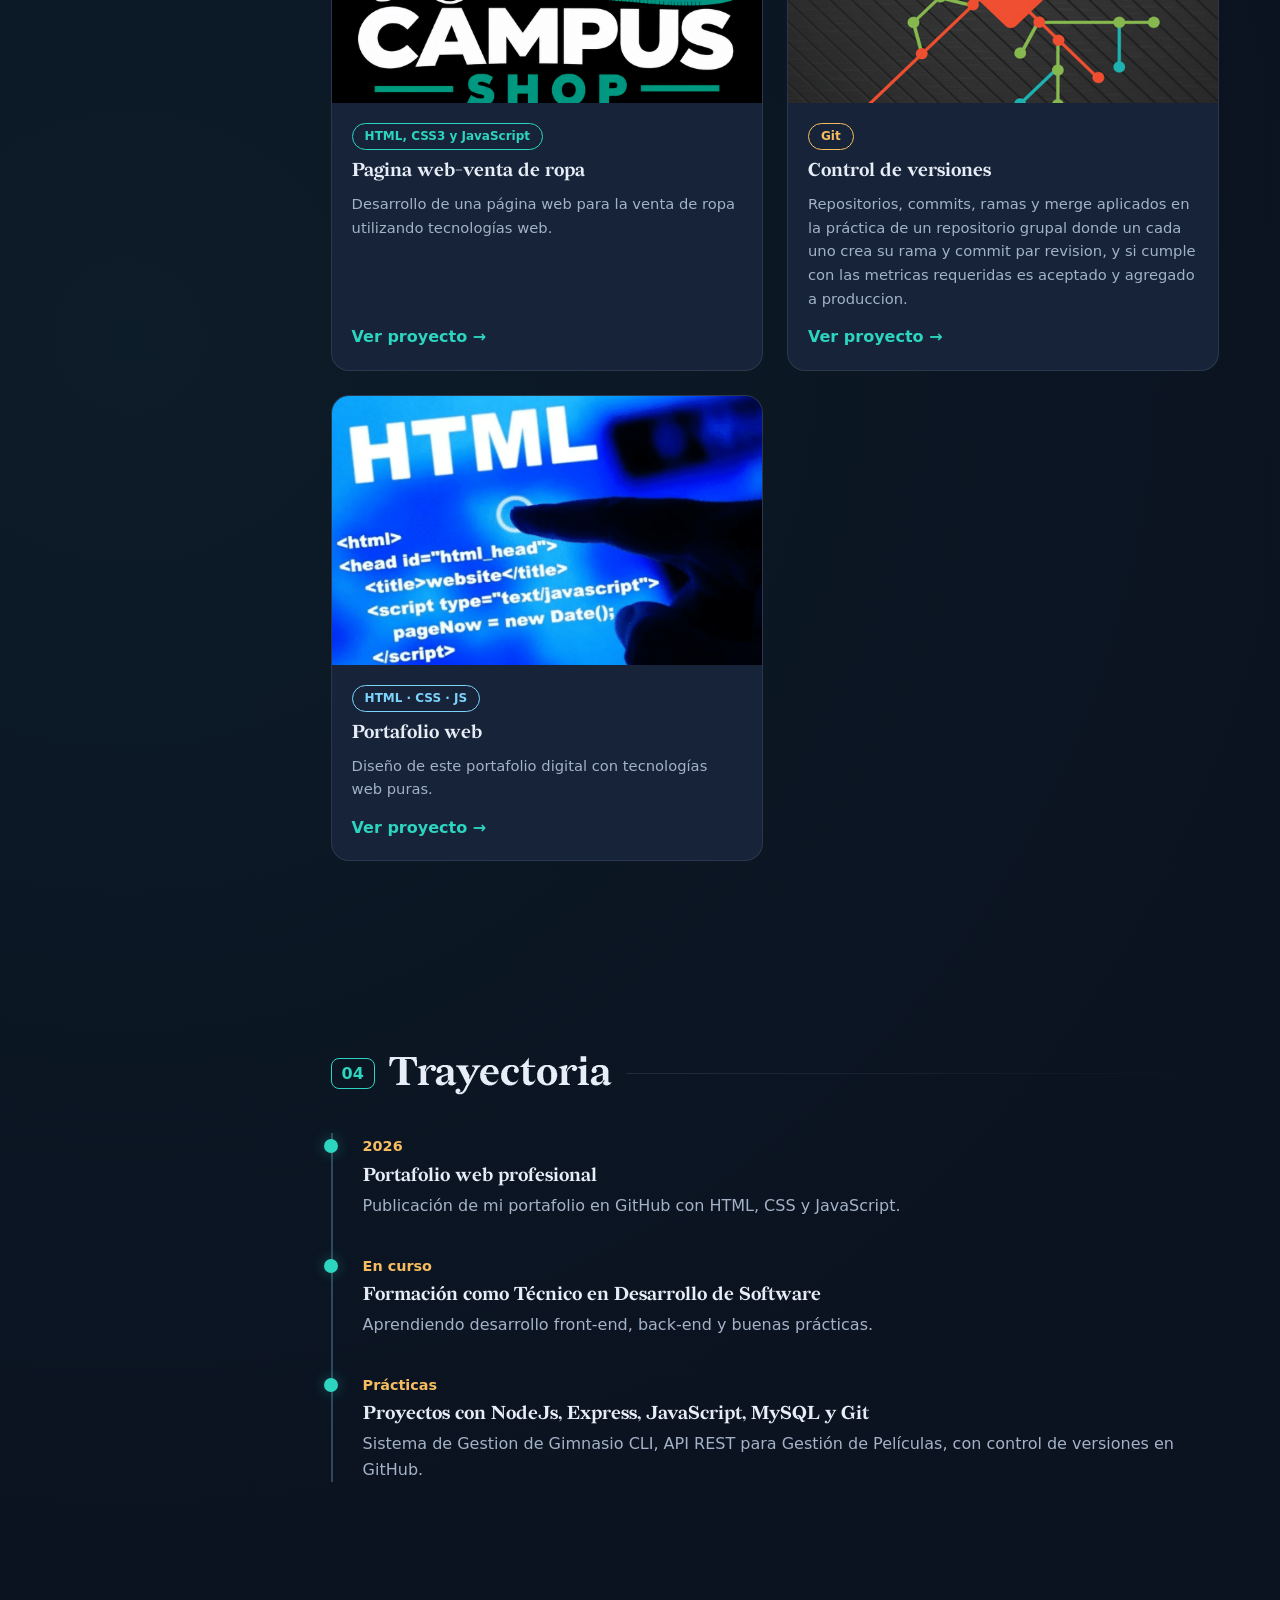
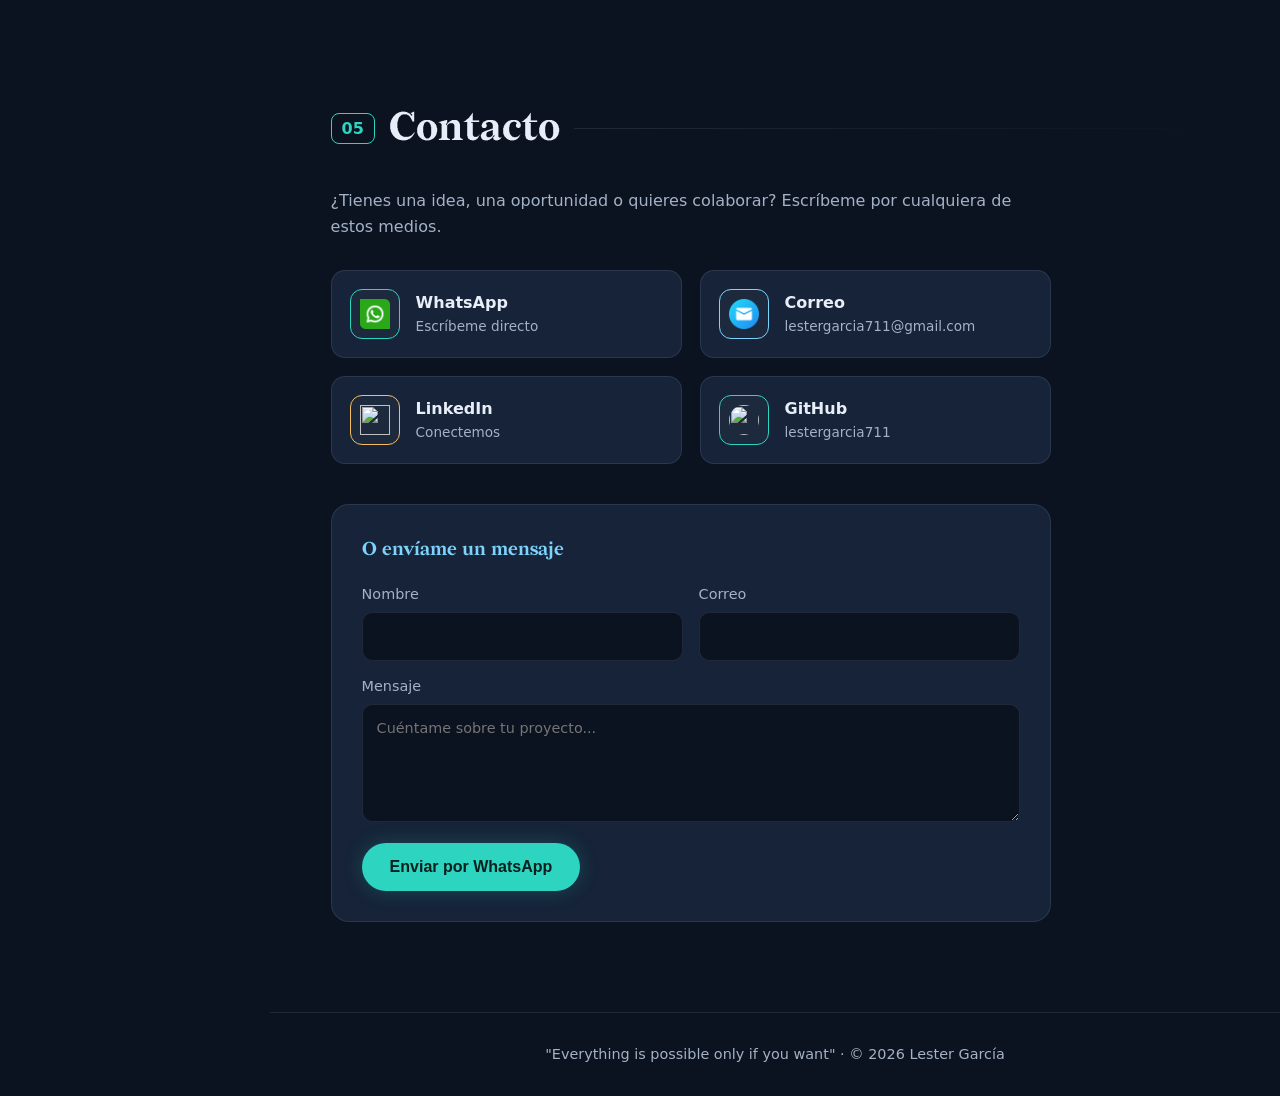
==== commit 78a2e84d: "feat: add light mode theme switcher" ====
--- a/index.html
+++ b/index.html
@@ -7,6 +7,7 @@
   <meta name="description" content="Portafolio de Lester García: desarrollador full stack en formación. Proyectos en Python, HTML, CSS, JavaScript y Git.">
   <meta name="theme-color" content="#0b1220">
   <link rel="icon" href="data:image/svg+xml,<svg xmlns='http://www.w3.org/2000/svg' viewBox='0 0 100 100'><text y='.9em' font-size='90'>👨‍💻</text></svg>">
+  <script>try{var t=localStorage.getItem("theme");if(t==="light"||t==="dark")document.documentElement.dataset.theme=t}catch(e){}</script>
   <link rel="stylesheet" href="css/styles.css">
 </head>
 <body>
@@ -31,6 +32,15 @@
     <div class="language-options">
       <a href="index.html" aria-current="page">ES</a>
       <a href="index-en.html">EN</a>
+    </div>
+  </div>
+
+  <!-- Selector de tema -->
+  <div class="theme-switcher" aria-label="Selector de tema">
+    <span class="theme-label">Tema</span>
+    <div class="theme-options">
+      <button type="button" data-theme-set="light" aria-pressed="false">☀ Claro</button>
+      <button type="button" data-theme-set="dark" aria-pressed="true">☾ Oscuro</button>
     </div>
   </div>
 
--- a/css/styles.css
+++ b/css/styles.css
@@ -124,14 +124,26 @@
   display: flex;
   justify-content: space-between;
   align-items: center;
-  margin: -14px 0 24px;
+  margin: -14px 0 10px;
   padding: 8px 10px 8px 12px;
   background: rgba(125, 211, 252, .06);
   border: 1px solid var(--line);
   border-radius: 12px;
 }
 
-.language-label {
+.theme-switcher {
+  display: flex;
+  justify-content: space-between;
+  align-items: center;
+  margin: 0 0 24px;
+  padding: 8px 10px 8px 12px;
+  background: rgba(125, 211, 252, .06);
+  border: 1px solid var(--line);
+  border-radius: 12px;
+}
+
+.language-label,
+.theme-label {
   color: var(--muted);
   font-size: .75rem;
   font-weight: 700;
@@ -139,7 +151,8 @@
   text-transform: uppercase;
 }
 
-.language-options {
+.language-options,
+.theme-options {
   display: flex;
   gap: 4px;
   padding: 3px;
@@ -147,7 +160,11 @@
   border-radius: 9px;
 }
 
-.language-options a {
+.language-options a,
+.theme-options button {
+  background: none;
+  font-family: inherit;
+  cursor: pointer;
   min-width: 34px;
   padding: 4px 7px;
   color: var(--muted);
@@ -159,13 +176,15 @@
   transition: .25s;
 }
 
-.language-options a:hover {
+.language-options a:hover,
+.theme-options button:hover {
   color: var(--text);
   border-color: var(--blue);
   transform: translateY(-1px);
 }
 
-.language-options a[aria-current="page"] {
+.language-options a[aria-current="page"],
+.theme-options button[aria-pressed="true"] {
   color: #08201e;
   background: var(--green);
   border-color: var(--green);
@@ -957,3 +976,48 @@
     transform: none;
   }
 }
+
+/* 9. Modo claro */
+:root[data-theme="light"] {
+  --bg: #f5f7fb;
+  --bg2: #ffffff;
+  --card: #ffffff;
+  --line: rgba(15, 23, 42, .14);
+  --green: #0f766e;
+  --blue: #0369a1;
+  --orange: #b45309;
+  --text: #0f172a;
+  --muted: #475569;
+  color-scheme: light;
+}
+
+:root[data-theme="light"] body {
+  background-image:
+    radial-gradient(circle at 85% 0%, rgba(3, 105, 161, .08), transparent 40%),
+    radial-gradient(circle at 10% 60%, rgba(15, 118, 110, .06), transparent 35%);
+}
+
+:root[data-theme="light"] .language-options a[aria-current="page"],
+:root[data-theme="light"] .theme-options button[aria-pressed="true"],
+:root[data-theme="light"] .side-social a:hover,
+:root[data-theme="light"] .btn-green,
+:root[data-theme="light"] .btn-orange,
+:root[data-theme="light"] #toTop {
+  color: #fff;
+}
+
+:root[data-theme="light"] .brand img {
+  background: #e2e8f0;
+}
+
+:root[data-theme="light"] .ic {
+  background: rgba(15, 23, 42, .04);
+}
+
+:root[data-theme="light"] .cv-modal-dialog {
+  background: #fff;
+}
+
+:root[data-theme="light"] .hero h1 em {
+  text-shadow: none;
+}
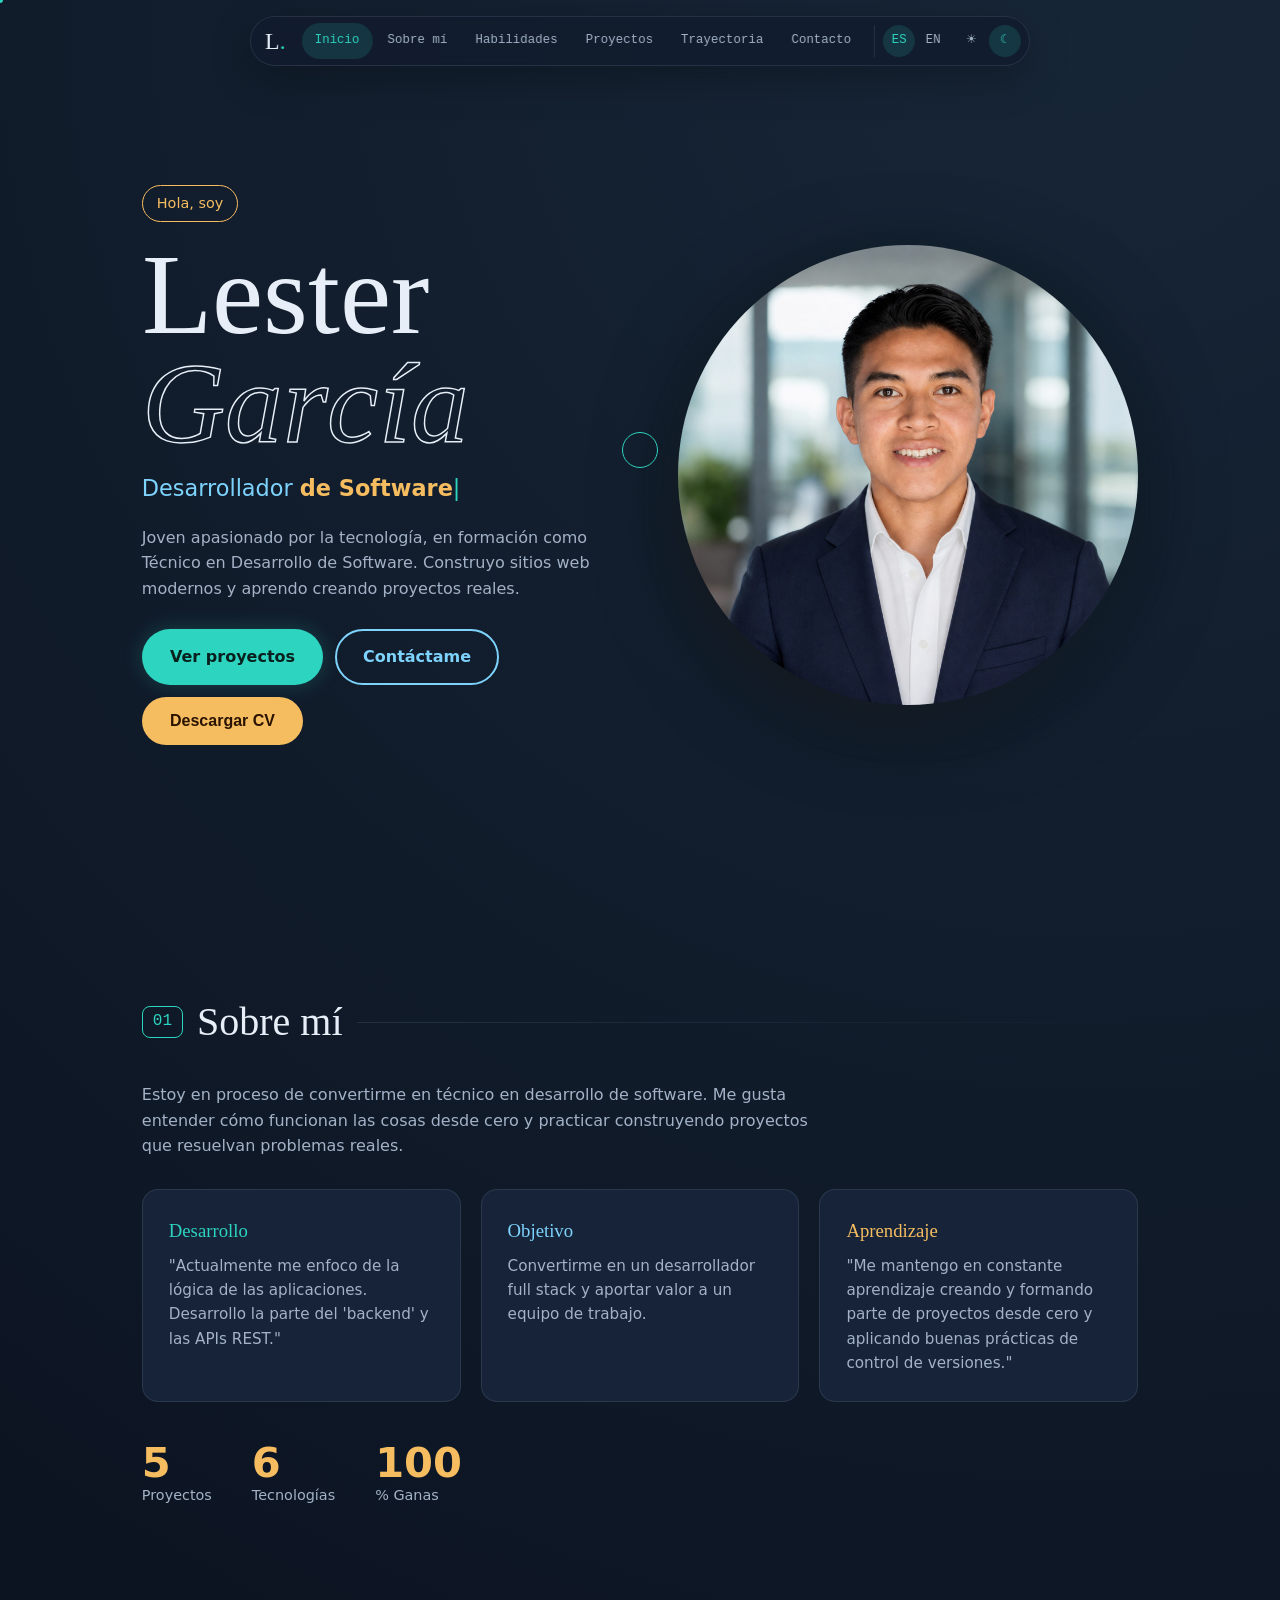
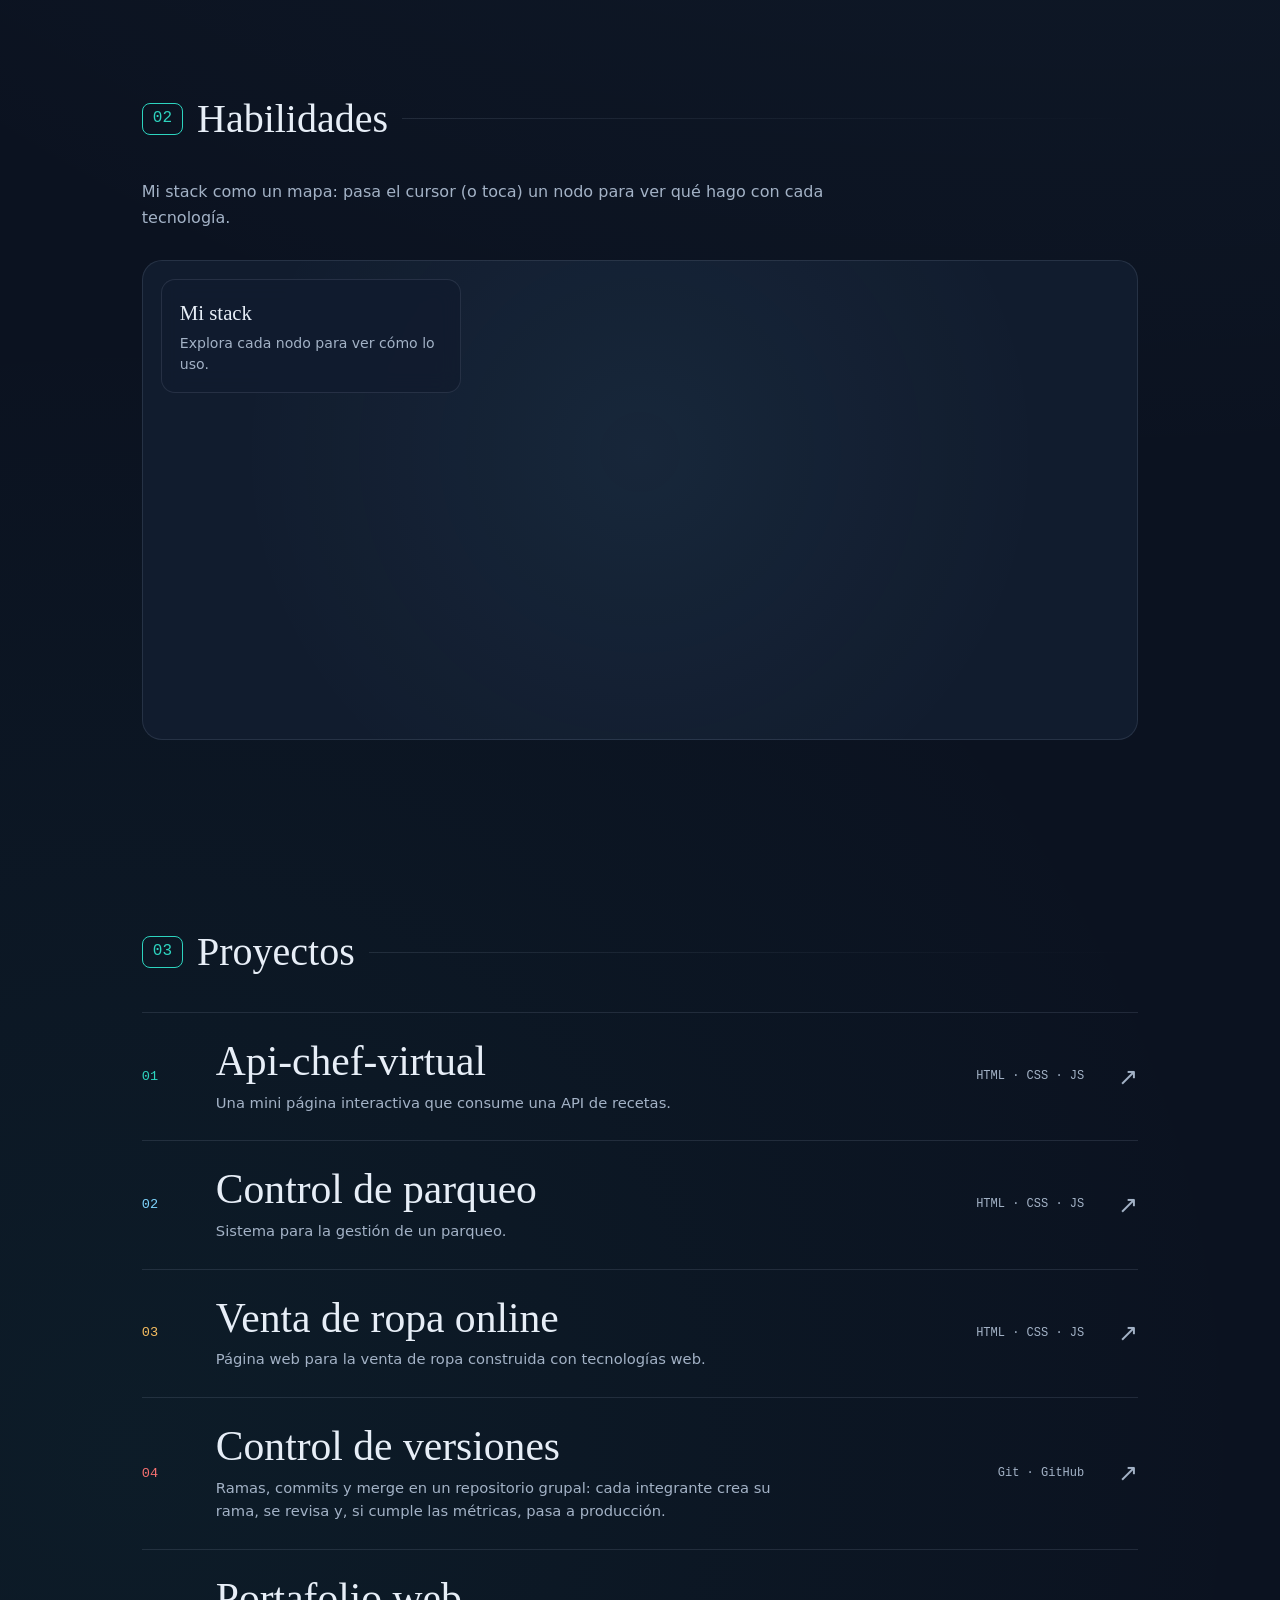
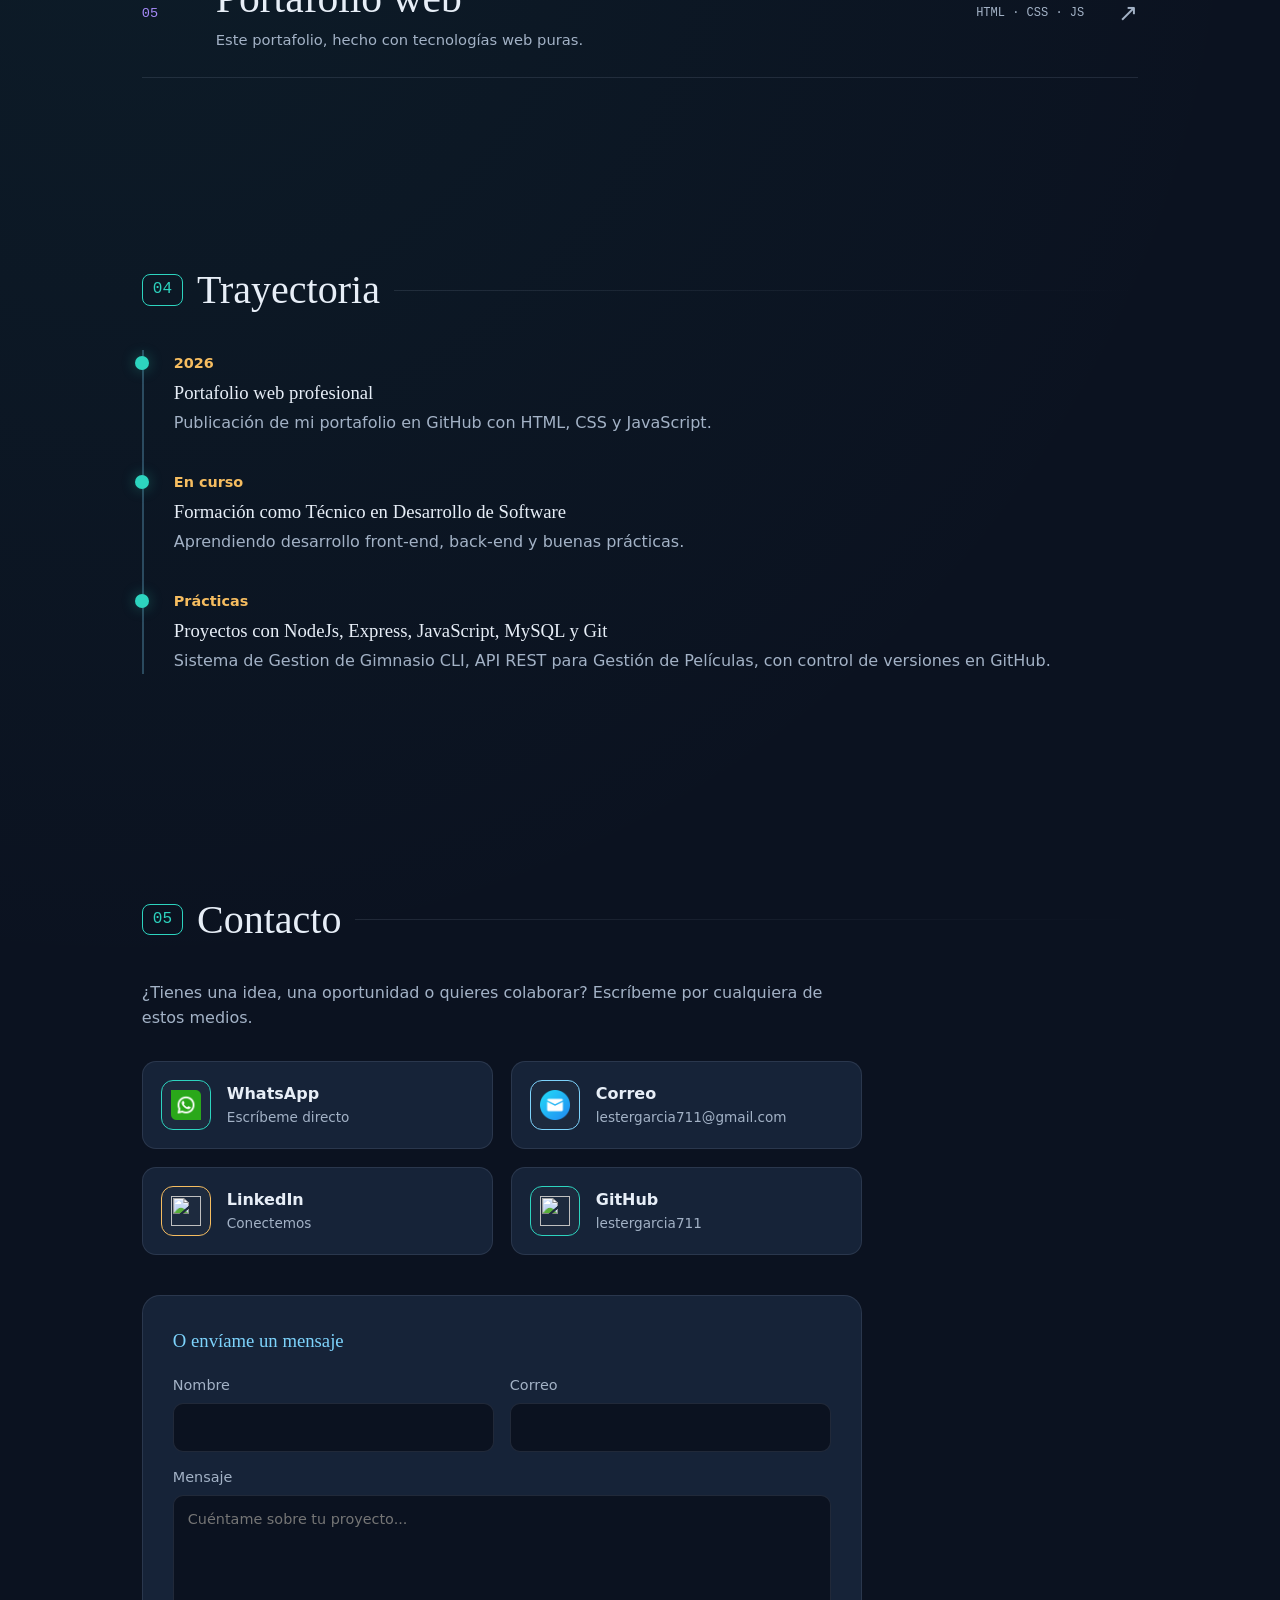
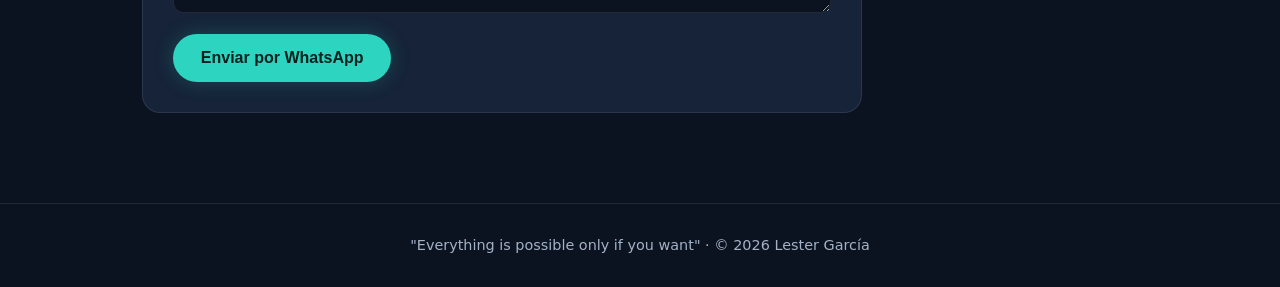
==== commit e1a87881: "feat: immersive portfolio with floating pill nav and 3D world - Replace the sidebar with a floating " ====
--- a/index.html
+++ b/index.html
@@ -8,72 +8,56 @@
   <meta name="theme-color" content="#0b1220">
   <link rel="icon" href="data:image/svg+xml,<svg xmlns='http://www.w3.org/2000/svg' viewBox='0 0 100 100'><text y='.9em' font-size='90'>👨‍💻</text></svg>">
   <script>try{var t=localStorage.getItem("theme");if(t==="light"||t==="dark")document.documentElement.dataset.theme=t}catch(e){}</script>
+  <script>try{var d=document.documentElement;if(location.protocol!=="file:"&&!matchMedia("(prefers-reduced-motion: reduce)").matches&&localStorage.getItem("mode")!=="page")d.classList.add("immersive")}catch(e){}</script>
   <link rel="stylesheet" href="css/styles.css">
 </head>
 <body>
 
-<!-- ============ BARRA SUPERIOR (solo móvil) ============ -->
-<div class="topbar">
-  <strong>Lester<span>.</span>dev</strong>
+<!-- Navegación: píldora flotante -->
+<header class="pillnav" id="sidebar">
+  <a class="pill-brand" href="#inicio" aria-label="Inicio">L<span>.</span></a>
+  <nav id="nav" aria-label="Navegación principal"><a href="#inicio">Inicio</a><a href="#sobre-mi">Sobre mí</a><a href="#habilidades">Habilidades</a><a href="#proyectos">Proyectos</a><a href="#trayectoria">Trayectoria</a><a href="#contacto">Contacto</a></nav>
+  <div class="pill-tools">
+    <div class="language-options" aria-label="Selector de idioma">
+      <a href="index.html" aria-current="page">ES</a><a href="index-en.html" >EN</a>
+    </div>
+    <div class="theme-options" aria-label="Selector de tema">
+      <button type="button" data-theme-set="light" aria-pressed="false" aria-label="Claro">☀</button>
+      <button type="button" data-theme-set="dark" aria-pressed="true" aria-label="Oscuro">☾</button>
+    </div>
+    <button type="button" id="modeBtn" hidden></button>
+  </div>
   <button id="menuBtn" aria-label="Abrir menú" aria-expanded="false">☰</button>
+</header>
+
+<!-- Mundo 3D inmersivo (js/world.js). Si no hay WebGL, se usa la página clásica de abajo -->
+<div class="world" id="world" role="region" aria-label="Recorrido 3D por el portafolio">
+  <canvas id="gl" aria-hidden="true"></canvas>
+  <div class="cap" id="c0"><small>— Desarrollador de software</small><h1 class="big-name" aria-label="Lester García"><span class="line" data-split>Lester</span><span class="line"><em data-split>García</em></span></h1><p>Baja para recorrer el espacio.</p></div>
+  <div class="cap" id="c1"><small>01 — Sobre mí</small><h2>Aprendo construyendo.</h2><p>Estoy en proceso de convertirme en técnico en desarrollo de software. Me gusta entender cómo funcionan las cosas desde cero y practicar construyendo proyectos que resuelvan problemas reales.</p><ul class="mini-tl"><li>2026 · Portafolio web profesional</li><li>En curso · Técnico en Desarrollo de Software</li><li>Prácticas · NodeJS, Express, MySQL y Git</li></ul></div>
+  <div class="cap" id="c2"><small>02 — Habilidades</small><h2 id="stackTitle">Mi stack, en órbita.</h2><p id="stackText">Pasa el cursor (o toca) un nodo para ver cómo lo uso.</p></div>
+  <div class="cap" id="c3"><small>03 — Proyectos</small><h2>Atraviesa mis proyectos.</h2><p>Haz clic en un panel para abrirlo.</p></div>
+  <div class="cap" id="c4"><small>04 — Contacto</small><h2>¿Hablamos?</h2><p>¿Tienes una idea, una oportunidad o quieres colaborar? Escríbeme por cualquiera de estos medios.</p>
+    <div class="cap-links"><a data-link="wa" target="_blank" rel="noopener">WhatsApp</a><a data-link="mail">Correo</a><a data-link="li" target="_blank" rel="noopener">LinkedIn</a><a data-link="gh" target="_blank" rel="noopener">GitHub</a><button type="button" data-cv>Descargar CV</button></div></div>
+  <div class="world-tag" id="worldTag"></div>
+  <div class="world-tip" id="worldTip">↓ desplázate para viajar · mueve el mouse para mirar</div>
+  <div class="world-prog" aria-hidden="true"><i id="worldBar"></i></div>
 </div>
-
-<!-- ============ SIDEBAR ============ -->
-<aside class="sidebar" id="sidebar">
-  <div class="brand">
-    <img src="img/perfil.jpeg" alt="Lester García">
-    <h2>Lester García</h2>
-    <p>Sofware Explorer</p>
-  </div>
-
-  <!-- Permite cambiar entre la versión en español y la versión en inglés -->
-  <div class="language-switcher" aria-label="Selector de idioma">
-    <span class="language-label">Idioma</span>
-    <div class="language-options">
-      <a href="index.html" aria-current="page">ES</a>
-      <a href="index-en.html">EN</a>
-    </div>
-  </div>
-
-  <!-- Selector de tema -->
-  <div class="theme-switcher" aria-label="Selector de tema">
-    <span class="theme-label">Tema</span>
-    <div class="theme-options">
-      <button type="button" data-theme-set="light" aria-pressed="false">☀ Claro</button>
-      <button type="button" data-theme-set="dark" aria-pressed="true">☾ Oscuro</button>
-    </div>
-  </div>
-
-  <nav id="nav">
-    <a href="#inicio"><i>⌂</i>Inicio</a>
-    <a href="#sobre-mi"><i>☻</i>Sobre mí</a>
-    <a href="#habilidades"><i>⚡</i>Habilidades</a>
-    <a href="#proyectos"><i>❖</i>Proyectos</a>
-    <a href="#trayectoria"><i>➜</i>Trayectoria</a>
-    <a href="#contacto"><i>✉</i>Contacto</a>
-  </nav>
-
-  <div class="side-social">
-    <a data-link="gh" target="_blank" rel="noopener" aria-label="GitHub"><img src="img/github.png" alt=""></a>
-    <a data-link="li" target="_blank" rel="noopener" aria-label="LinkedIn"><img src="img/linkedin.png" alt=""></a>
-    <a data-link="wa" target="_blank" rel="noopener" aria-label="WhatsApp"><img src="img/whatsapp.png" alt=""></a>
-    <a data-link="mail" aria-label="Correo"><img src="img/email.png" alt=""></a>
-  </div>
-</aside>
+<div id="worldScroll"></div>
 
 <main>
 
 <!-- ============ INICIO / HERO ============ -->
 <section id="inicio" class="hero">
-  <div class="hero-text reveal">
-    <span class="tag"> Hola, soy</span>
-    <h1>Lester <em>García</em></h1>
+  <div class="hero-text">
+    <span class="tag">Hola, soy</span>
+    <h1 class="big-name" aria-label="Lester García"><span class="line" data-split>Lester</span><span class="line"><em data-split>García</em></span></h1>
     <p class="role">Desarrollador <b id="typed"></b><span class="cursor">|</span></p>
-    <p class="lead">Joven apasionado por la tecnología, en formación como Tecnico en Desarrollo de Software. Construyo sitios web modernos y aprendo creando proyectos reales.</p>
+    <p class="lead">Joven apasionado por la tecnología, en formación como Técnico en Desarrollo de Software. Construyo sitios web modernos y aprendo creando proyectos reales.</p>
     <div class="cta">
-      <a href="#proyectos" class="btn btn-green">Ver proyectos</a>
-      <a href="#contacto" class="btn btn-ghost">Contáctame</a>
-      <button type="button" class="btn btn-orange" id="cvPreviewBtn">Descargar CV</button>
+      <a href="#proyectos" class="btn btn-green magnetic">Ver proyectos</a>
+      <a href="#contacto" class="btn btn-ghost magnetic">Contáctame</a>
+      <button type="button" class="btn btn-orange magnetic" id="cvPreviewBtn">Descargar CV</button>
     </div>
   </div>
   <div class="hero-photo reveal">
@@ -101,38 +85,52 @@
 <!-- ============ HABILIDADES ============ -->
 <section id="habilidades">
   <h2 class="title"><span>02</span> Habilidades</h2>
-  <div class="skills">
-    <div class="skill reveal"><h3>Frontend</h3><p>Construcción de la parte visual e interactiva de los sitios web: estructura, diseño responsivo y comportamiento en el navegador.</p><div class="tags"><span>HTML</span><span>CSS</span><span>JavaScript</span></div></div>
-    <div class="skill reveal"><h3>Backend</h3><p>Lógica del lado del servidor: creación de APIs y aplicaciones web que procesan y entregan datos.</p><div class="tags"><span>Node.js</span><span>JavaScript</span><span>Express</span></div></div>
-    <div class="skill reveal"><h3>Base de datos</h3><p>Diseño de modelos relacionales y consultas SQL para almacenar y gestionar la información.</p><div class="tags"><span>MySQL</span></div></div>
-    <div class="skill reveal"><h3>Inteligencia Artificial</h3><p>Uso responsable de herramientas para desarrollo, con el fin de optimizar tiempos y maximizar la productividad.</p><div class="tags"><span>IA </span><span>Asistentes de código</span></div></div>
+  <p class="intro reveal">Mi stack como un mapa: pasa el cursor (o toca) un nodo para ver qué hago con cada tecnología.</p>
+  <div class="constellation reveal">
+    <canvas id="stack" role="img" aria-label="Mapa interactivo de tecnologías: HTML, CSS, JavaScript, Node.js, Express, MySQL, Git e IA."></canvas>
+    <aside class="node-card" id="nodeCard" aria-live="polite"><h3 id="nodeTitle"></h3><p id="nodeText"></p></aside>
   </div>
+  <ul class="sr-only" id="stackList"></ul>
 </section>
 
-<!-- ============ PROYECTOS ============ -->
+<!-- Projects -->
 <section id="proyectos">
   <h2 class="title"><span>03</span> Proyectos</h2>
-  <!-- Cambia cada href por el enlace real de cada proyecto -->
-  <div class="projects">
-    <a class="project project-featured reveal" href="https://chef-virtual-con-api.vercel.app/" target="_blank" rel="noopener">
-      <div class="p-img"><img src="img/api-recetas.png" alt="Chef virtual conectado a una API de recetas" loading="lazy"></div>
-      <div class="p-body"><span class="pill g">HTML, CSS3 y JavaScript</span><h3>Api-chef-virtual</h3><p>Una mini pagina interactiva usando una API</p><em>Ver proyecto →</em></div>
+  <div class="plist">
+    <a class="prow reveal" href="https://chef-virtual-con-api.vercel.app/" target="_blank" rel="noopener" data-accent="#2dd4bf">
+      <span class="pn">01</span>
+      <div class="pm"><h3>Api-chef-virtual</h3><p>Una mini página interactiva que consume una API de recetas.</p></div>
+      <span class="pt">HTML · CSS · JS</span>
+      <img class="pthumb" src="img/api-recetas.png" alt="Chef virtual conectado a una API de recetas">
+      <span class="parrow" aria-hidden="true">↗</span>
     </a>
-    <a class="project reveal" href="https://sistema-campus-parking.vercel.app/" target="_blank" rel="noopener">
-      <div class="p-img"><img src="img/campus-parking.png" alt="Control de parqueo en Python" loading="lazy" style="filter:hue-rotate(60deg)"></div>
-      <div class="p-body"><span class="pill g">HTML, CSS3 y JavaScript</span><h3>Control de parqueo</h3><p>Sistema para el gestionamiento de un parqueo.</p><em>Ver proyecto →</em></div>
+    <a class="prow reveal" href="https://sistema-campus-parking.vercel.app/" target="_blank" rel="noopener" data-accent="#7dd3fc">
+      <span class="pn">02</span>
+      <div class="pm"><h3>Control de parqueo</h3><p>Sistema para la gestión de un parqueo.</p></div>
+      <span class="pt">HTML · CSS · JS</span>
+      <img class="pthumb" src="img/campus-parking.png" alt="Sistema de control de parqueo" style="filter:hue-rotate(60deg)">
+      <span class="parrow" aria-hidden="true">↗</span>
     </a>
-    <a class="project reveal" href="https://campus-shop-online.vercel.app/" target="_blank" rel="noopener">
-      <div class="p-img"><img src="img/campus-shop.png" alt="Registro de gimnasio en Python" loading="lazy" style="filter:hue-rotate(-50deg) saturate(1.3)"></div>
-      <div class="p-body"><span class="pill g">HTML, CSS3 y JavaScript</span><h3>Pagina web-venta de ropa</h3><p>Desarrollo de una página web para la venta de ropa utilizando tecnologías web.</p><em>Ver proyecto →</em></div>
+    <a class="prow reveal" href="https://campus-shop-online.vercel.app/" target="_blank" rel="noopener" data-accent="#f6bd60">
+      <span class="pn">03</span>
+      <div class="pm"><h3>Venta de ropa online</h3><p>Página web para la venta de ropa construida con tecnologías web.</p></div>
+      <span class="pt">HTML · CSS · JS</span>
+      <img class="pthumb" src="img/campus-shop.png" alt="Página web de venta de ropa" style="filter:hue-rotate(-50deg) saturate(1.3)">
+      <span class="parrow" aria-hidden="true">↗</span>
     </a>
-    <a class="project reveal" href="https://github.com/lestergarcia711/campuslands-devs-lester/tree/dev" target="_blank" rel="noopener">
-      <div class="p-img"><img src="img/GIT.png" alt="Proyecto con Git" loading="lazy"></div>
-      <div class="p-body"><span class="pill o">Git</span><h3>Control de versiones</h3><p>Repositorios, commits, ramas y merge aplicados en la práctica de un repositorio grupal donde un cada uno crea su rama y commit par revision, y si cumple con las metricas requeridas es aceptado y agregado a produccion.</p><em>Ver proyecto →</em></div>
+    <a class="prow reveal" href="https://github.com/lestergarcia711/campuslands-devs-lester/tree/dev" target="_blank" rel="noopener" data-accent="#f87171">
+      <span class="pn">04</span>
+      <div class="pm"><h3>Control de versiones</h3><p>Ramas, commits y merge en un repositorio grupal: cada integrante crea su rama, se revisa y, si cumple las métricas, pasa a producción.</p></div>
+      <span class="pt">Git · GitHub</span>
+      <img class="pthumb" src="img/GIT.png" alt="Repositorio grupal con Git">
+      <span class="parrow" aria-hidden="true">↗</span>
     </a>
-    <a class="project reveal" href="https://lestergarcia711.github.io/portafolio-profesional/" target="_blank" rel="noopener">
-      <div class="p-img"><img src="img/html.png" alt="Portafolio en HTML y CSS" loading="lazy"></div>
-      <div class="p-body"><span class="pill b">HTML · CSS · JS</span><h3>Portafolio web</h3><p>Diseño de este portafolio digital con tecnologías web puras.</p><em>Ver proyecto →</em></div>
+    <a class="prow reveal" href="https://lestergarcia711.github.io/portafolio-profesional/" target="_blank" rel="noopener" data-accent="#a78bfa">
+      <span class="pn">05</span>
+      <div class="pm"><h3>Portafolio web</h3><p>Este portafolio, hecho con tecnologías web puras.</p></div>
+      <span class="pt">HTML · CSS · JS</span>
+      <img class="pthumb" src="img/html.png" alt="Portafolio web">
+      <span class="parrow" aria-hidden="true">↗</span>
     </a>
   </div>
 </section>
@@ -193,5 +191,7 @@
 
 <button id="toTop" aria-label="Volver arriba">↑</button>
 <script src="js/main.js"></script>
+<script src="js/vendor/three.min.js"></script>
+<script src="js/world.js"></script>
 </body>
 </html>
--- a/css/styles.css
+++ b/css/styles.css
@@ -9,7 +9,9 @@
   --orange: #f6bd60;
   --text: #e7eef7;
   --muted: #a3b2c6;
-  --side: 270px;
+  --serif: 'Instrument Serif', Georgia, serif;
+  --sans: 'Inter', system-ui, Arial, sans-serif;
+  --mono: 'JetBrains Mono', ui-monospace, Consolas, monospace;
 }
 
 /* 2. Reinicio y estructura general */
@@ -21,20 +23,36 @@
 
 html {
   scroll-behavior: smooth;
-  scroll-padding-top: 20px;
+  scroll-padding-top: 90px;
 }
 
 @font-face {
-  font-family: 'Redaction 10';
-  src: url('../fonts/Redaction10-Regular.otf') format('opentype');
+  font-family: 'Instrument Serif';
+  src: url('../fonts/InstrumentSerif-Regular.woff2') format('woff2');
+  font-style: normal;
   font-weight: 400;
   font-display: swap;
 }
 
 @font-face {
-  font-family: 'Redaction 10';
-  src: url('../fonts/Redaction10-Bold.otf') format('opentype');
-  font-weight: 700;
+  font-family: 'Instrument Serif';
+  src: url('../fonts/InstrumentSerif-Italic.woff2') format('woff2');
+  font-style: italic;
+  font-weight: 400;
+  font-display: swap;
+}
+
+@font-face {
+  font-family: 'Inter';
+  src: url('../fonts/Inter-Variable.woff2') format('woff2');
+  font-weight: 400 700;
+  font-display: swap;
+}
+
+@font-face {
+  font-family: 'JetBrains Mono';
+  src: url('../fonts/JetBrainsMono-Variable.woff2') format('woff2');
+  font-weight: 400 700;
   font-display: swap;
 }
 
@@ -44,21 +62,18 @@
     radial-gradient(circle at 85% 0%, rgba(125, 211, 252, .10), transparent 40%),
     radial-gradient(circle at 10% 60%, rgba(45, 212, 191, .05), transparent 35%);
   color: var(--text);
-  font-family: 'Segoe UI', system-ui, Arial, sans-serif;
+  font-family: var(--sans);
   line-height: 1.6;
 }
 
 h1, h2, h3 {
-  font-family: 'Redaction 10', Georgia, serif;
+  font-family: var(--serif);
+  font-weight: 400;
 }
 
 a {
   color: inherit;
   text-decoration: none;
-}
-
-main {
-  margin-left: var(--side);
 }
 
 section {
@@ -79,195 +94,111 @@
   color: var(--orange);
 }
 
-/* 3. Barra lateral y navegación */
-.sidebar {
+/* 3. Navegación: píldora flotante */
+.pillnav {
   position: fixed;
-  inset: 0 auto 0 0;
-  z-index: 50;
+  z-index: 80;
+  top: 16px;
+  left: 50%;
   display: flex;
-  flex-direction: column;
-  width: var(--side);
-  padding: 30px 20px;
-  overflow-y: auto;
-  background: var(--bg2);
-  border-right: 1px solid var(--line);
-}
-
-.brand {
-  margin-bottom: 30px;
-  text-align: center;
-}
-
-.brand img {
-  width: 96px;
-  height: 96px;
-  object-fit: cover;
-  object-position: top;
-  background: #1d2a40;
-  border: 2px solid var(--green);
-  border-radius: 50%;
-  box-shadow: 0 0 18px rgba(45, 212, 191, .22);
-}
-
-.brand h2 {
-  margin-top: 12px;
-  font-size: 1.15rem;
-}
-
-.brand p {
-  color: var(--blue);
-  font-size: .85rem;
-}
-
-/* Presenta el selector de idioma debajo de la identidad del portafolio */
-.language-switcher {
+  align-items: center;
+  gap: 6px;
+  max-width: calc(100% - 24px);
+  padding: 6px 8px 6px 14px;
+  background: color-mix(in srgb, var(--bg2) 78%, transparent);
+  backdrop-filter: blur(14px);
+  border: 1px solid var(--line);
+  border-radius: 99px;
+  box-shadow: 0 12px 40px rgba(0, 0, 0, .25);
+  transform: translateX(-50%);
+  font-family: var(--mono);
+  font-size: .78rem;
+}
+
+.pill-brand {
+  padding-right: 10px;
+  font-family: var(--serif);
+  font-size: 1.5rem;
+  line-height: 1;
+}
+
+.pill-brand span {
+  color: var(--green);
+}
+
+#nav {
   display: flex;
-  justify-content: space-between;
+  gap: 2px;
+}
+
+#nav a {
+  padding: 8px 13px;
+  color: var(--muted);
+  border-radius: 99px;
+  transition: color .25s, background .25s;
+  white-space: nowrap;
+}
+
+#nav a:hover {
+  color: var(--text);
+}
+
+#nav a.active {
+  color: var(--green);
+  background: color-mix(in srgb, var(--green) 14%, transparent);
+}
+
+.pill-tools {
+  display: flex;
   align-items: center;
-  margin: -14px 0 10px;
-  padding: 8px 10px 8px 12px;
-  background: rgba(125, 211, 252, .06);
-  border: 1px solid var(--line);
-  border-radius: 12px;
-}
-
-.theme-switcher {
-  display: flex;
-  justify-content: space-between;
-  align-items: center;
-  margin: 0 0 24px;
-  padding: 8px 10px 8px 12px;
-  background: rgba(125, 211, 252, .06);
-  border: 1px solid var(--line);
-  border-radius: 12px;
-}
-
-.language-label,
-.theme-label {
-  color: var(--muted);
-  font-size: .75rem;
-  font-weight: 700;
-  letter-spacing: .04em;
-  text-transform: uppercase;
+  gap: 6px;
+  margin-left: 4px;
+  padding-left: 8px;
+  border-left: 1px solid var(--line);
 }
 
 .language-options,
 .theme-options {
   display: flex;
-  gap: 4px;
-  padding: 3px;
-  background: var(--bg);
-  border-radius: 9px;
+  gap: 2px;
 }
 
 .language-options a,
 .theme-options button {
+  min-width: 32px;
+  padding: 6px 8px;
+  color: var(--muted);
   background: none;
-  font-family: inherit;
+  border: 0;
+  border-radius: 99px;
+  font: inherit;
+  text-align: center;
   cursor: pointer;
-  min-width: 34px;
-  padding: 4px 7px;
-  color: var(--muted);
-  border: 1px solid transparent;
-  border-radius: 6px;
-  font-size: .75rem;
-  font-weight: 800;
-  text-align: center;
-  transition: .25s;
+  transition: color .25s, background .25s;
 }
 
 .language-options a:hover,
 .theme-options button:hover {
   color: var(--text);
-  border-color: var(--blue);
-  transform: translateY(-1px);
 }
 
 .language-options a[aria-current="page"],
 .theme-options button[aria-pressed="true"] {
-  color: #08201e;
-  background: var(--green);
-  border-color: var(--green);
-  box-shadow: 0 0 12px rgba(45, 212, 191, .24);
-}
-
-nav {
-  display: flex;
-  flex: 1;
-  flex-direction: column;
-  gap: 6px;
-}
-
-nav a {
-  display: flex;
-  align-items: center;
-  gap: 12px;
-  padding: 12px 16px;
-  color: var(--muted);
-  border-left: 3px solid transparent;
-  border-radius: 10px;
-  transition: .25s;
-}
-
-nav a i {
-  width: 20px;
-  font-style: normal;
-  text-align: center;
-}
-
-nav a:hover {
-  color: var(--text);
-  background: rgba(125, 211, 252, .08);
-}
-
-nav a.active {
   color: var(--green);
-  background: rgba(45, 212, 191, .08);
-  border-left-color: var(--green);
-}
-
-.side-social {
-  display: flex;
-  justify-content: center;
-  gap: 10px;
-  padding-top: 20px;
-  border-top: 1px solid var(--line);
-}
-
-.side-social a {
-  display: grid;
-  place-items: center;
+  background: color-mix(in srgb, var(--green) 14%, transparent);
+}
+
+#menuBtn {
+  display: none;
   width: 38px;
   height: 38px;
-  color: var(--blue);
-  border: 1px solid var(--blue);
+  margin-left: auto;
+  color: var(--green);
+  background: none;
+  border: 1px solid var(--line);
   border-radius: 50%;
-  font-size: .8rem;
-  font-weight: 700;
-  transition: .25s;
-}
-
-.side-social img {
-  width: 22px;
-  height: 22px;
-  object-fit: contain;
-}
-
-.side-social a[data-link="gh"] img,
-.c-card[data-link="gh"] .ic img {
-  border-radius: 50%;
-}
-
-.side-social a:hover {
-  color: #08201e;
-  background: var(--green);
-  border-color: var(--green);
-  box-shadow: 0 0 14px rgba(45, 212, 191, .28);
-  transform: translateY(-3px);
-}
-
-.topbar {
-  display: none;
+  font-size: 1.1rem;
+  cursor: pointer;
 }
 
 /* 4. Portada */
@@ -277,6 +208,7 @@
   align-items: center;
   gap: 30px;
   min-height: 100vh;
+  padding-top: 120px;
 }
 
 .tag {
@@ -286,18 +218,6 @@
   border: 1px solid var(--orange);
   border-radius: 50px;
   font-size: .9rem;
-}
-
-.hero h1 {
-  margin: 16px 0 10px;
-  font-size: clamp(2.6rem, 6vw, 4.6rem);
-  line-height: 1.05;
-}
-
-.hero h1 em {
-  color: var(--green);
-  font-style: normal;
-  text-shadow: 0 0 22px rgba(45, 212, 191, .28);
 }
 
 .role {
@@ -483,7 +403,7 @@
 }
 
 .title span {
-  font-family: 'Segoe UI', system-ui, Arial, sans-serif;
+  font-family: var(--mono);
   padding: 2px 10px;
   color: var(--green);
   border: 1px solid var(--green);
@@ -557,123 +477,156 @@
   font-size: .9rem;
 }
 
-/* Habilidades (tarjetas) */
-.skills {
-  display: grid;
-  grid-template-columns: repeat(auto-fit, minmax(280px, 1fr));
-  gap: 20px;
-}
-
-.skill {
-  padding: 22px 24px;
-  background: var(--card);
+/* Habilidades: constelación interactiva */
+.constellation {
+  position: relative;
+  height: 480px;
+  overflow: hidden;
+  background: radial-gradient(circle at 50% 40%, rgba(125, 211, 252, .06), transparent 70%), var(--bg2);
+  border: 1px solid var(--line);
+  border-radius: 20px;
+}
+
+.constellation canvas {
+  display: block;
+  width: 100%;
+  height: 100%;
+  touch-action: pan-y;
+}
+
+.node-card {
+  position: absolute;
+  top: 18px;
+  left: 18px;
+  width: min(300px, calc(100% - 36px));
+  padding: 16px 18px;
+  background: color-mix(in srgb, var(--bg2) 85%, transparent);
+  backdrop-filter: blur(10px);
   border: 1px solid var(--line);
   border-radius: 14px;
-  transition: transform .25s, border-color .25s;
-}
-
-.skill:hover {
-  transform: translateY(-4px);
+  transition: border-color .3s;
+  pointer-events: none;
+}
+
+.node-card.on {
   border-color: var(--green);
 }
 
-.skill h3 {
-  margin-bottom: 8px;
-  color: var(--green);
-  font-size: 1.1rem;
-}
-
-.skill p {
-  color: var(--muted);
+.node-card h3 {
+  font-size: 1.3rem;
+}
+
+.node-card p {
+  margin-top: 4px;
+  color: var(--muted);
+  font-size: .88rem;
+  line-height: 1.5;
+}
+
+.sr-only {
+  position: absolute;
+  width: 1px;
+  height: 1px;
+  overflow: hidden;
+  clip: rect(0 0 0 0);
+  white-space: nowrap;
+}
+
+/* Proyectos: lista editorial con vista previa flotante */
+.plist {
+  border-bottom: 1px solid var(--line);
+}
+
+.prow {
+  display: grid;
+  grid-template-columns: 56px 1fr auto 36px;
+  align-items: center;
+  gap: 18px;
+  padding: 26px 0;
+  color: var(--muted);
+  border-top: 1px solid var(--line);
+  transition: padding .35s, color .3s, background .3s;
+}
+
+.pn {
+  font-size: .85rem;
+  font-family: var(--mono);
+  color: var(--accent, var(--green));
+}
+
+.pm h3 {
+  color: var(--text);
+  font-size: clamp(1.5rem, 3.4vw, 2.6rem);
+  font-weight: 400;
+  line-height: 1.1;
+  transition: color .3s, font-style .3s;
+}
+
+.pm p {
+  max-width: 560px;
+  margin-top: 6px;
   font-size: .92rem;
-  line-height: 1.55;
-}
-
-.skill .tags {
-  display: flex;
-  flex-wrap: wrap;
-  gap: 8px;
-  margin-top: 16px;
-}
-
-.skill .tags span {
-  padding: 3px 12px;
-  color: var(--blue);
-  border: 1px solid var(--line);
-  border-radius: 50px;
-  font-size: .78rem;
-  font-weight: 700;
-}
-
-/* Proyectos */
-.projects {
-  display: grid;
-  grid-template-columns: repeat(auto-fill, minmax(300px, 1fr));
-  gap: 24px;
-}
-
-.project {
-  display: flex;
-  flex-direction: column;
-  overflow: hidden;
-  background: var(--card);
-  border: 1px solid var(--line);
-  border-radius: 18px;
-  transition: .3s;
-}
-
-.project:hover {
-  border-color: var(--green);
-  box-shadow: 0 14px 36px rgba(45, 212, 191, .12);
-  transform: translateY(-8px);
-}
-
-.p-img {
+}
+
+.pt {
+  font-family: var(--mono);
+  font-size: .75rem;
+  white-space: nowrap;
+}
+
+.parrow {
+  font-size: 1.5rem;
+  text-align: right;
+  transition: transform .3s, color .3s;
+}
+
+.prow:hover,
+.prow:focus-visible {
+  padding-left: 22px;
+  color: var(--text);
+}
+
+.prow:hover h3,
+.prow:focus-visible h3 {
+  color: var(--accent, var(--green));
+  font-style: italic;
+}
+
+.prow:hover .parrow,
+.prow:focus-visible .parrow {
+  color: var(--accent, var(--green));
+  transform: translate(4px, -4px);
+}
+
+.pthumb {
+  display: none;
+}
+
+.pfloat {
+  position: fixed;
+  top: 0;
+  left: 0;
+  z-index: 70;
+  width: 300px;
   aspect-ratio: 16 / 10;
   overflow: hidden;
-  background: #000;
-}
-
-.p-img img {
+  background: #050b16;
+  border: 1px solid var(--line);
+  border-radius: 12px;
+  box-shadow: 0 24px 60px rgba(0, 0, 0, .45);
+  opacity: 0;
+  pointer-events: none;
+  transition: opacity .25s;
+}
+
+.pfloat.show {
+  opacity: 1;
+}
+
+.pfloat img {
   width: 100%;
   height: 100%;
   object-fit: cover;
-  transition: transform .5s;
-}
-
-.project-featured .p-img {
-  display: grid;
-  place-items: center;
-  background: radial-gradient(circle, rgba(0, 149, 255, .18), #050b16 72%);
-}
-
-.project-featured .p-img img {
-  object-fit: contain;
-}
-
-.project:hover .p-img img {
-  transform: scale(1.08);
-}
-
-.p-body {
-  display: flex;
-  flex: 1;
-  flex-direction: column;
-  gap: 6px;
-  padding: 20px;
-}
-
-.p-body p {
-  flex: 1;
-  color: var(--muted);
-  font-size: .92rem;
-}
-
-.p-body em {
-  margin-top: 8px;
-  color: var(--green);
-  font-style: normal;
-  font-weight: 700;
 }
 
 .pill {
@@ -683,6 +636,118 @@
   border-radius: 50px;
   font-size: .75rem;
   font-weight: 700;
+}
+
+/* Hero editorial */
+.hero h1.big-name {
+  margin: 18px 0 12px;
+  font-size: clamp(3.4rem, 9vw, 7.2rem);
+  font-weight: 400;
+  line-height: .95;
+}
+
+.big-name .line {
+  display: block;
+}
+
+.big-name .ch {
+  display: inline-block;
+  transition: color .25s, translate .25s;
+}
+
+@media (prefers-reduced-motion: no-preference) {
+  .big-name .ch {
+    opacity: 0;
+    transform: translateY(60%) rotate(6deg);
+    animation: rise .8s cubic-bezier(.2, .8, .2, 1) forwards;
+    animation-delay: calc(var(--i) * 60ms + 150ms);
+  }
+}
+
+.big-name .ch:hover {
+  color: var(--green);
+  translate: 0 -10px;
+}
+
+.hero h1.big-name em {
+  color: transparent;
+  -webkit-text-stroke: 1.5px var(--text);
+  text-shadow: none;
+  font-style: italic;
+}
+
+.hero h1.big-name em .ch:hover {
+  -webkit-text-stroke-color: var(--green);
+}
+
+@keyframes rise {
+  to {
+    opacity: 1;
+    transform: none;
+  }
+}
+
+/* Foco de luz y cursor propio (solo con ratón) */
+.spotlight {
+  position: fixed;
+  inset: 0;
+  z-index: 1;
+  pointer-events: none;
+  background: radial-gradient(280px circle at var(--mx, -999px) var(--my, -999px), rgba(45, 212, 191, .13), transparent 70%);
+}
+
+.cursor-ring,
+.cursor-dot {
+  position: fixed;
+  top: 0;
+  left: 0;
+  z-index: 300;
+  pointer-events: none;
+  border-radius: 50%;
+  opacity: 0;
+  transition: opacity .3s;
+}
+
+.cursor-ring {
+  width: 36px;
+  height: 36px;
+  margin: -18px 0 0 -18px;
+  border: 1.5px solid var(--green);
+  transition: opacity .3s, width .25s, height .25s, margin .25s, background .25s;
+}
+
+.cursor-dot {
+  width: 6px;
+  height: 6px;
+  margin: -3px 0 0 -3px;
+  background: var(--green);
+}
+
+body.has-cursor .cursor-ring,
+body.has-cursor .cursor-dot {
+  opacity: 1;
+}
+
+body.has-cursor .cursor-ring.big {
+  width: 64px;
+  height: 64px;
+  margin: -32px 0 0 -32px;
+  background: rgba(45, 212, 191, .12);
+}
+
+body.has-cursor,
+body.has-cursor a,
+body.has-cursor button {
+  cursor: none;
+}
+
+body.has-cursor input,
+body.has-cursor textarea {
+  cursor: text;
+}
+
+.magnetic {
+  will-change: transform;
 }
 
 /* Trayectoria */
@@ -822,7 +887,6 @@
 
 /* 7. Pie de página y botón volver arriba */
 footer {
-  margin-left: var(--side);
   padding: 30px;
   color: var(--muted);
   border-top: 1px solid var(--line);
@@ -886,69 +950,97 @@
 
 /* 9. Ajustes para pantallas pequeñas */
 @media (max-width: 900px) {
-  main,
-  footer {
-    margin-left: 0;
-  }
-
-  .topbar {
-    position: fixed;
-    z-index: 60;
-    top: 0;
-    right: 0;
-    left: 0;
+  .pillnav {
+    top: 10px;
+    flex-wrap: wrap;
+    justify-content: space-between;
+    width: calc(100% - 20px);
+    padding: 6px 8px 6px 16px;
+    border-radius: 26px;
+  }
+
+  .pill-brand {
+    padding-right: 0;
+  }
+
+  #menuBtn {
+    display: grid;
+    place-items: center;
+    order: 1;
+  }
+
+  #nav,
+  .pill-tools {
+    display: none;
+    order: 2;
+    width: 100%;
+  }
+
+  .pillnav.open {
+    background: color-mix(in srgb, var(--bg2) 96%, transparent);
+  }
+
+  .pillnav.open #nav {
     display: flex;
-    align-items: center;
+    flex-direction: column;
+    padding: 8px 0 4px;
+  }
+
+  .pillnav.open .pill-tools {
+    display: flex;
     justify-content: space-between;
-    height: 58px;
-    padding: 0 20px;
-    background: var(--bg2);
-    border-bottom: 1px solid var(--line);
-  }
-
-  .topbar span {
-    color: var(--green);
-  }
-
-  #menuBtn {
-    width: 40px;
-    height: 40px;
-    color: var(--green);
-    background: none;
-    border: 1px solid var(--green);
+    margin: 4px 0 6px;
+    padding: 10px 4px 0;
+    border-top: 1px solid var(--line);
+    border-left: 0;
+  }
+
+  #nav a {
+    padding: 12px 14px;
+    font-size: .9rem;
+  }
+
+  .constellation {
+    height: 560px;
+  }
+
+  .prow {
+    grid-template-columns: 40px 1fr 28px;
+    gap: 12px;
+  }
+
+  .parrow {
+    grid-column: 3;
+    grid-row: 1;
+  }
+
+  .pt {
+    grid-column: 2;
+    grid-row: 2;
+  }
+
+  .pthumb {
+    display: block;
+    grid-column: 2 / 4;
+    width: 100%;
+    aspect-ratio: 16 / 10;
+    object-fit: cover;
     border-radius: 10px;
-    font-size: 1.3rem;
-    cursor: pointer;
-  }
-
-  .sidebar {
-    padding-top: 80px;
-    transform: translateX(-100%);
-    transition: .35s;
-  }
-
-  .sidebar.open {
-    box-shadow: 0 0 0 100vmax rgba(2, 6, 12, .68);
-    transform: none;
-  }
-
-  main {
-    padding-top: 58px;
   }
 
   .hero {
     grid-template-columns: 1fr;
-    padding-top: 40px;
+    padding-top: 100px;
     text-align: center;
   }
 
   .hero-photo {
     order: -1;
-    min-height: 340px;
+    min-height: 300px;
   }
 
   .hero-photo img {
-    max-width: 340px;
+    max-width: 300px;
   }
 
   .lead {
@@ -997,19 +1089,12 @@
     radial-gradient(circle at 10% 60%, rgba(15, 118, 110, .06), transparent 35%);
 }
 
-:root[data-theme="light"] .language-options a[aria-current="page"],
-:root[data-theme="light"] .theme-options button[aria-pressed="true"],
-:root[data-theme="light"] .side-social a:hover,
 :root[data-theme="light"] .btn-green,
 :root[data-theme="light"] .btn-orange,
 :root[data-theme="light"] #toTop {
   color: #fff;
 }
 
-:root[data-theme="light"] .brand img {
-  background: #e2e8f0;
-}
-
 :root[data-theme="light"] .ic {
   background: rgba(15, 23, 42, .04);
 }
@@ -1018,6 +1103,218 @@
   background: #fff;
 }
 
-:root[data-theme="light"] .hero h1 em {
-  text-shadow: none;
-}
+:root[data-theme="light"] .pillnav {
+  box-shadow: 0 10px 30px rgba(15, 23, 42, .12);
+}
+
+:root[data-theme="light"] .pfloat {
+  box-shadow: 0 18px 40px rgba(15, 23, 42, .18);
+}
+
+/* 10. Mundo 3D inmersivo (js/world.js) */
+.world,
+#worldScroll {
+  display: none;
+}
+
+.immersive .world {
+  display: block;
+}
+
+.immersive #worldScroll {
+  display: block;
+  height: 700vh;
+}
+
+.immersive main,
+.immersive footer,
+.immersive #toTop,
+.immersive .spotlight {
+  display: none;
+}
+
+#modeBtn {
+  padding: 6px 10px;
+  color: var(--muted);
+  background: none;
+  border: 1px solid var(--line);
+  border-radius: 99px;
+  font: inherit;
+  cursor: pointer;
+  white-space: nowrap;
+  transition: color .25s, border-color .25s;
+}
+
+#modeBtn:hover {
+  color: var(--green);
+  border-color: var(--green);
+}
+
+#gl {
+  position: fixed;
+  inset: 0;
+  z-index: 0;
+  display: block;
+  width: 100%;
+  height: 100%;
+}
+
+.cap {
+  position: fixed;
+  z-index: 5;
+  bottom: 11vh;
+  left: 6vw;
+  max-width: min(560px, 88vw);
+  opacity: 0;
+  pointer-events: none;
+}
+
+.cap {
+  text-shadow: 0 2px 24px var(--bg), 0 0 8px var(--bg);
+}
+
+.cap small {
+  display: block;
+  margin-bottom: 12px;
+  color: var(--green);
+  font-family: var(--mono);
+  font-size: .72rem;
+  letter-spacing: .2em;
+  text-transform: uppercase;
+}
+
+.cap h1,
+.cap h2 {
+  line-height: .95;
+}
+
+.cap h1.big-name {
+  margin: 0;
+  font-size: clamp(3.6rem, 11vw, 9rem);
+}
+
+.cap h1.big-name em {
+  color: transparent;
+  -webkit-text-stroke: 1.5px var(--text);
+  font-style: italic;
+}
+
+.cap h2 {
+  font-size: clamp(2.2rem, 5vw, 4rem);
+}
+
+.cap p {
+  margin-top: 14px;
+  color: var(--muted);
+  font-size: .92rem;
+  line-height: 1.7;
+}
+
+.mini-tl {
+  margin-top: 16px;
+  padding-left: 0;
+  color: var(--muted);
+  font-family: var(--mono);
+  font-size: .78rem;
+  line-height: 1.9;
+  list-style: none;
+}
+
+.mini-tl li::before {
+  margin-right: 10px;
+  color: var(--green);
+  content: "→";
+}
+
+.cap-links {
+  display: flex;
+  flex-wrap: wrap;
+  gap: 10px;
+  margin-top: 22px;
+  pointer-events: auto;
+}
+
+.cap-links a,
+.cap-links button {
+  padding: 10px 20px;
+  color: var(--green);
+  background: none;
+  border: 1px solid var(--green);
+  border-radius: 99px;
+  font: inherit;
+  font-family: var(--mono);
+  font-size: .8rem;
+  cursor: pointer;
+  transition: background .25s, color .25s;
+}
+
+.cap-links a:hover,
+.cap-links button:hover {
+  color: var(--bg);
+  background: var(--green);
+}
+
+.world-tag {
+  position: fixed;
+  z-index: 9;
+  padding: 6px 12px;
+  color: var(--bg);
+  background: var(--green);
+  border-radius: 99px;
+  font-family: var(--mono);
+  font-size: .72rem;
+  opacity: 0;
+  pointer-events: none;
+  transform: translate(16px, 16px);
+  transition: opacity .15s;
+}
+
+.world-tip {
+  position: fixed;
+  z-index: 9;
+  right: 20px;
+  bottom: 18px;
+  color: var(--muted);
+  font-family: var(--mono);
+  font-size: .7rem;
+  transition: opacity .4s;
+}
+
+.world-tip.hide {
+  opacity: 0;
+}
+
+.world-prog {
+  position: fixed;
+  z-index: 9;
+  top: 50%;
+  right: 20px;
+  width: 2px;
+  height: 140px;
+  background: var(--line);
+  transform: translateY(-50%);
+}
+
+.world-prog i {
+  position: absolute;
+  top: 0;
+  left: 0;
+  width: 2px;
+  height: 0;
+  background: var(--green);
+}
+
+@media (max-width: 900px) {
+  .cap {
+    bottom: 9vh;
+  }
+
+  .world-tip {
+    display: none;
+  }
+
+  .world-prog {
+    right: 8px;
+    height: 90px;
+  }
+}
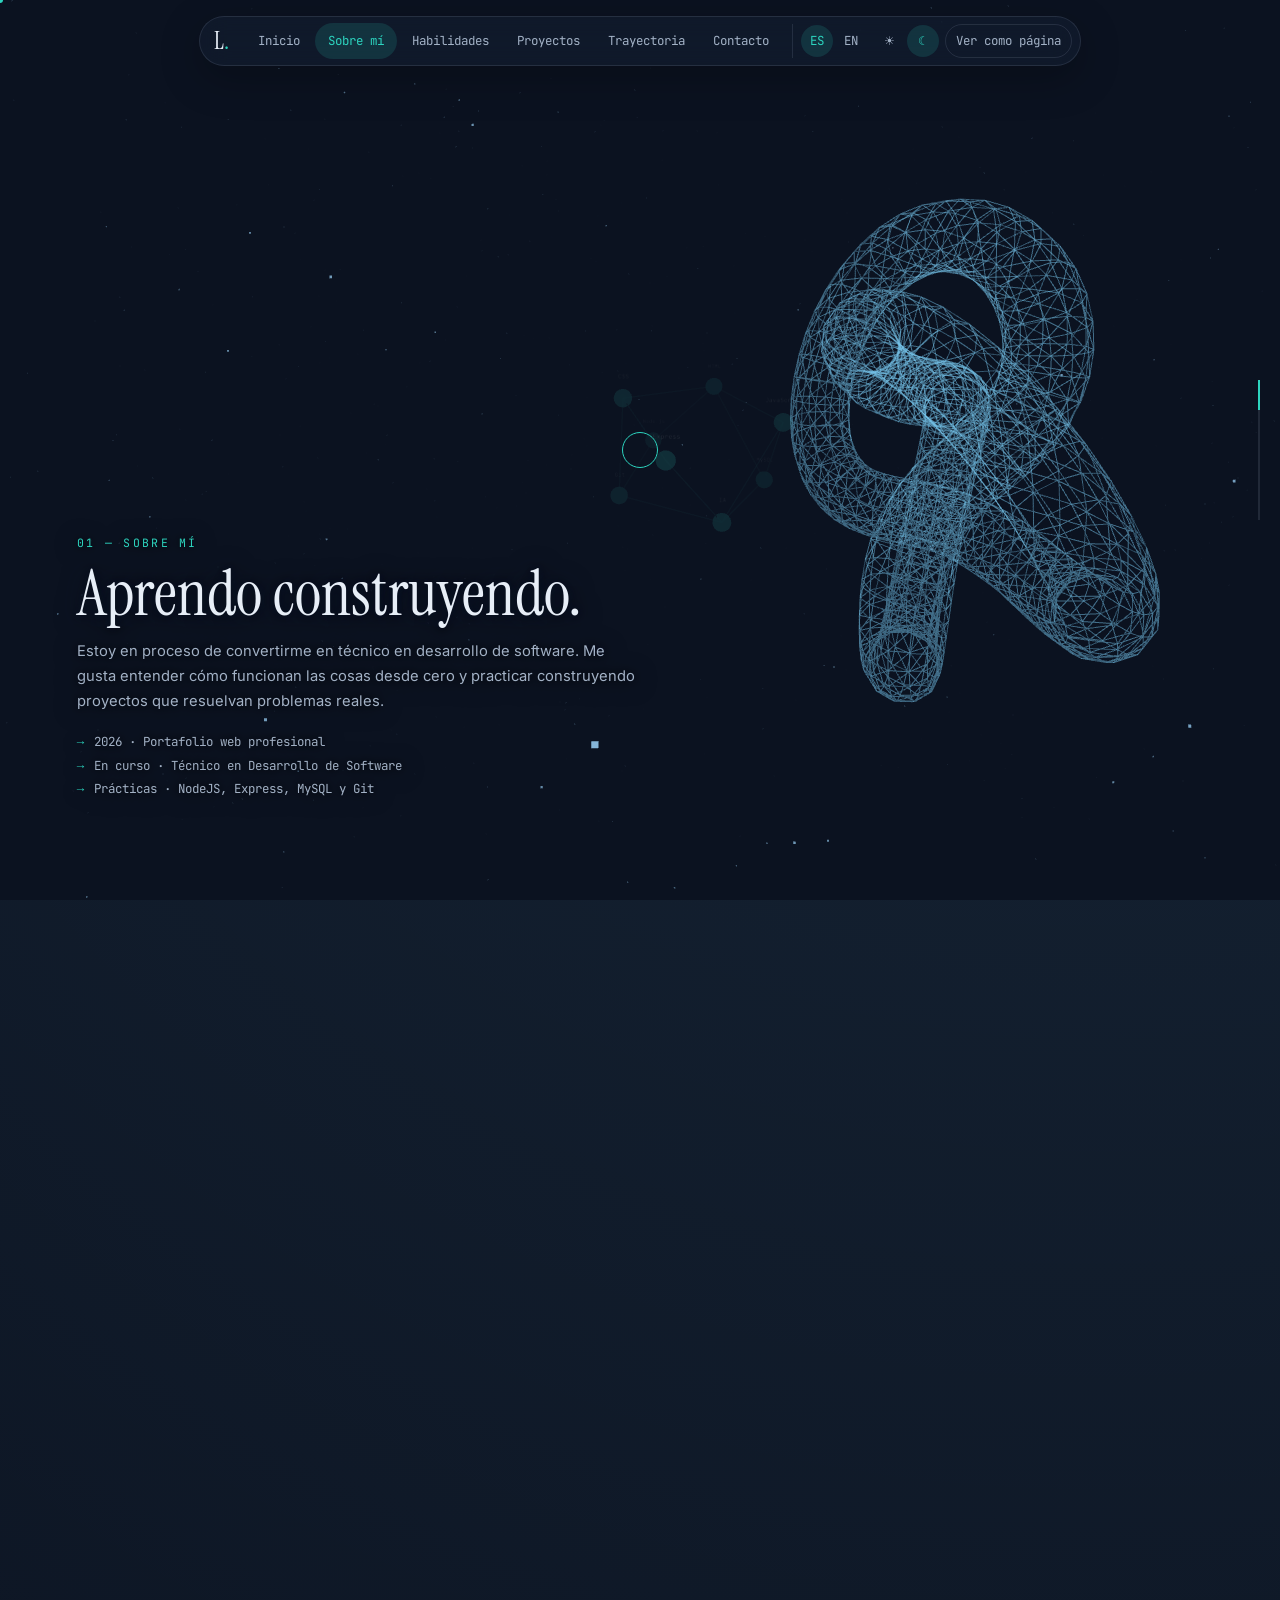
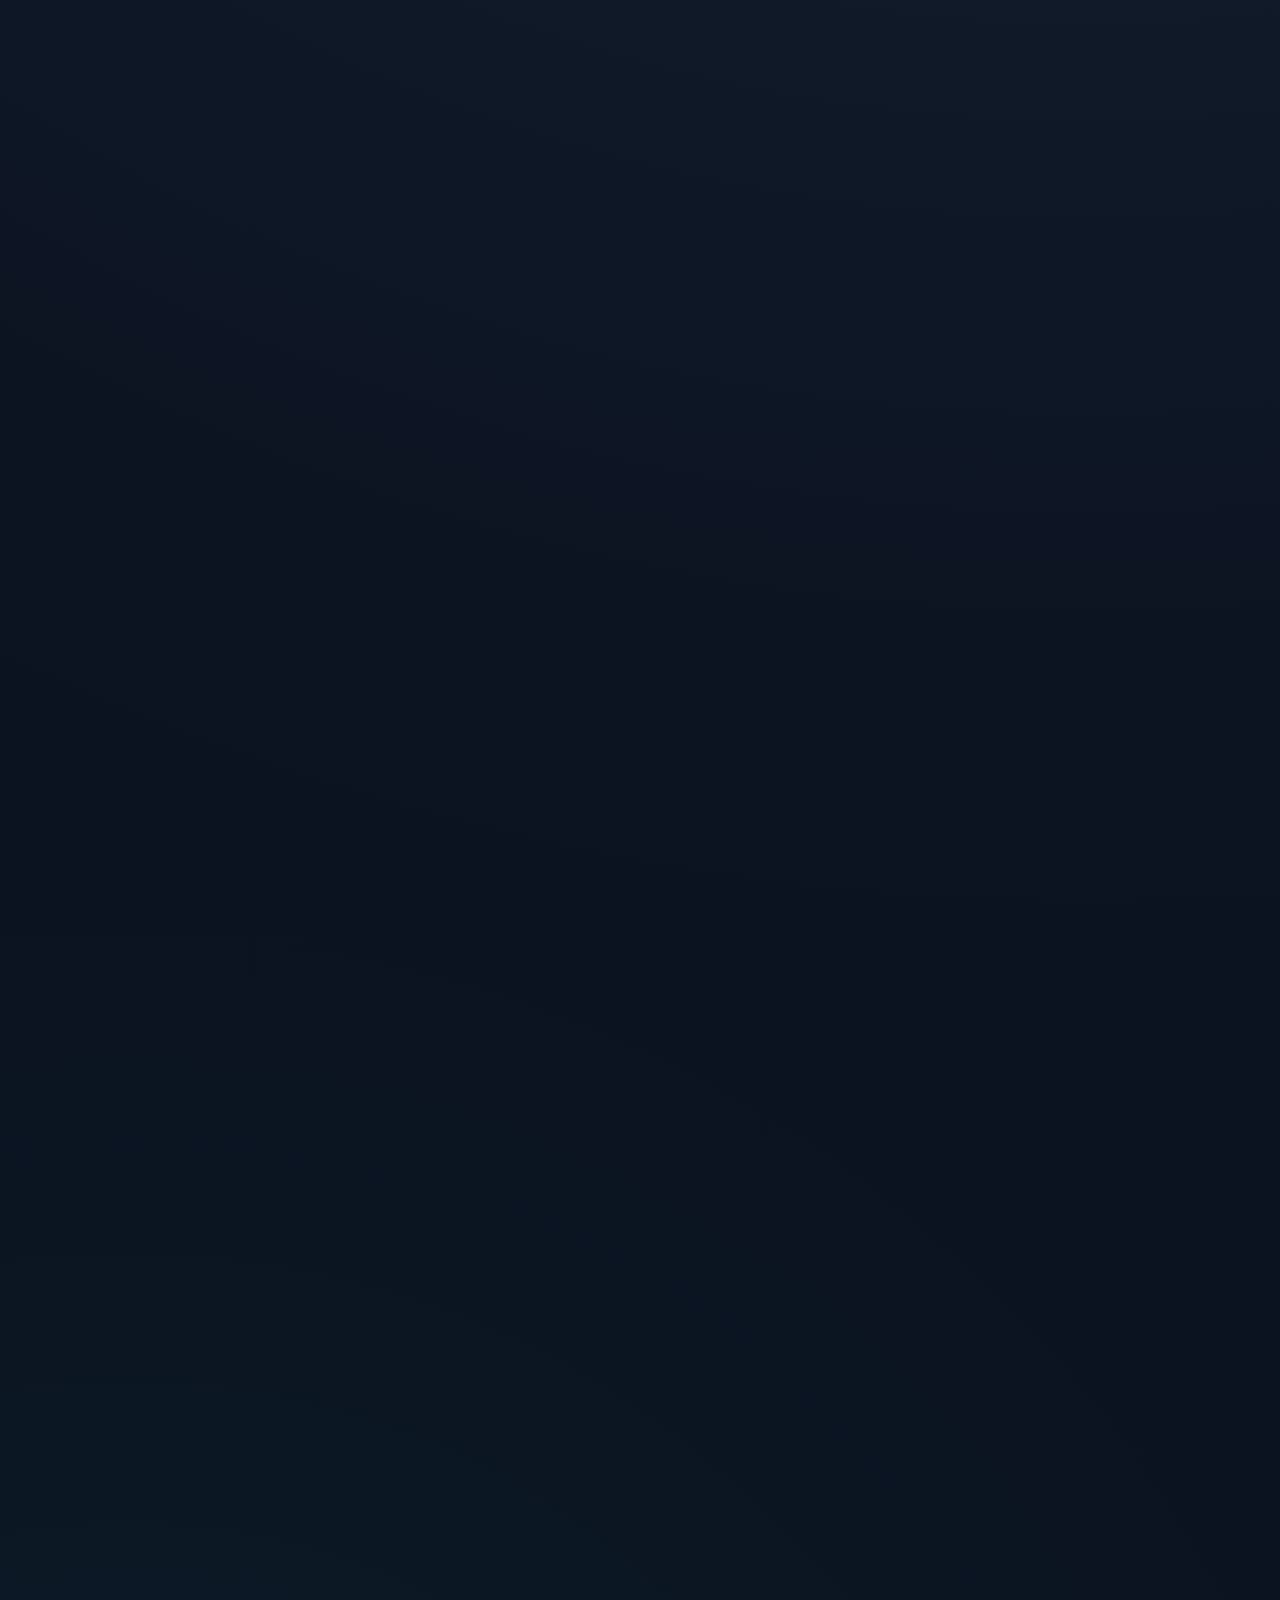
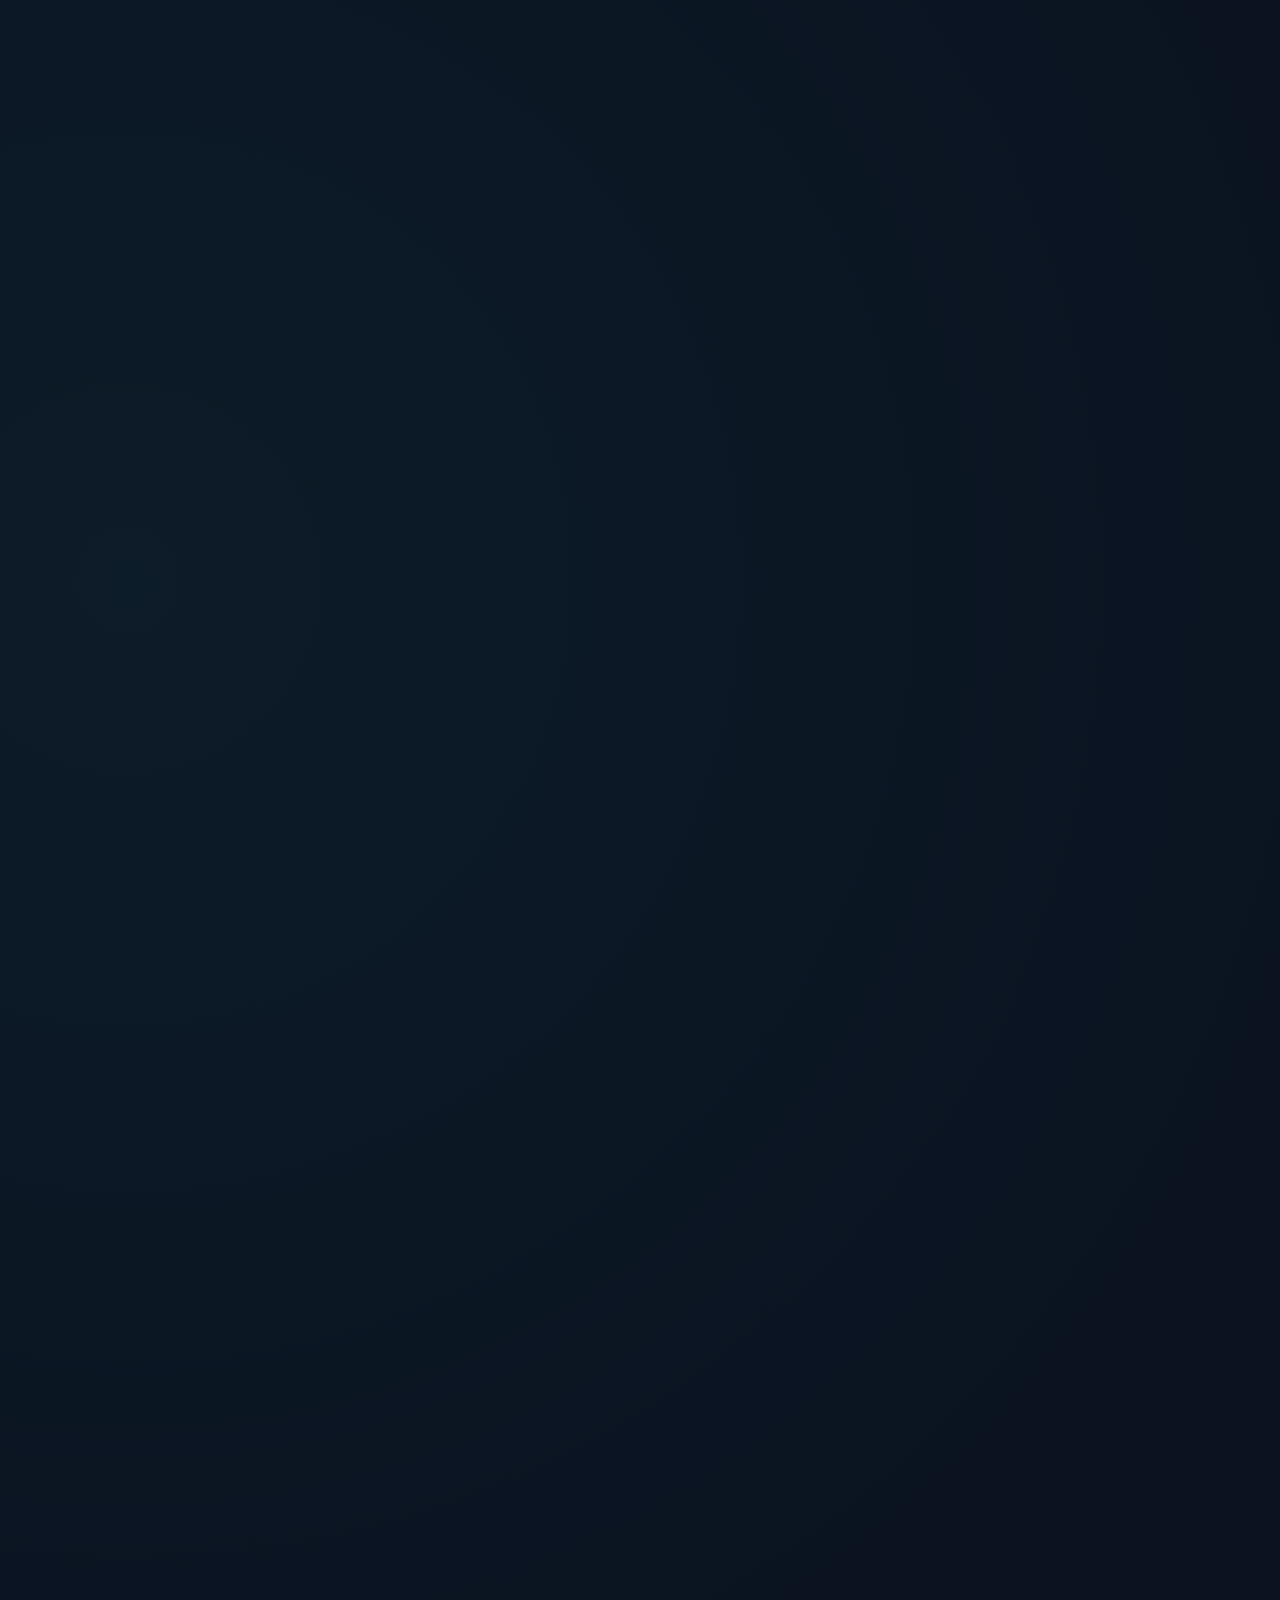
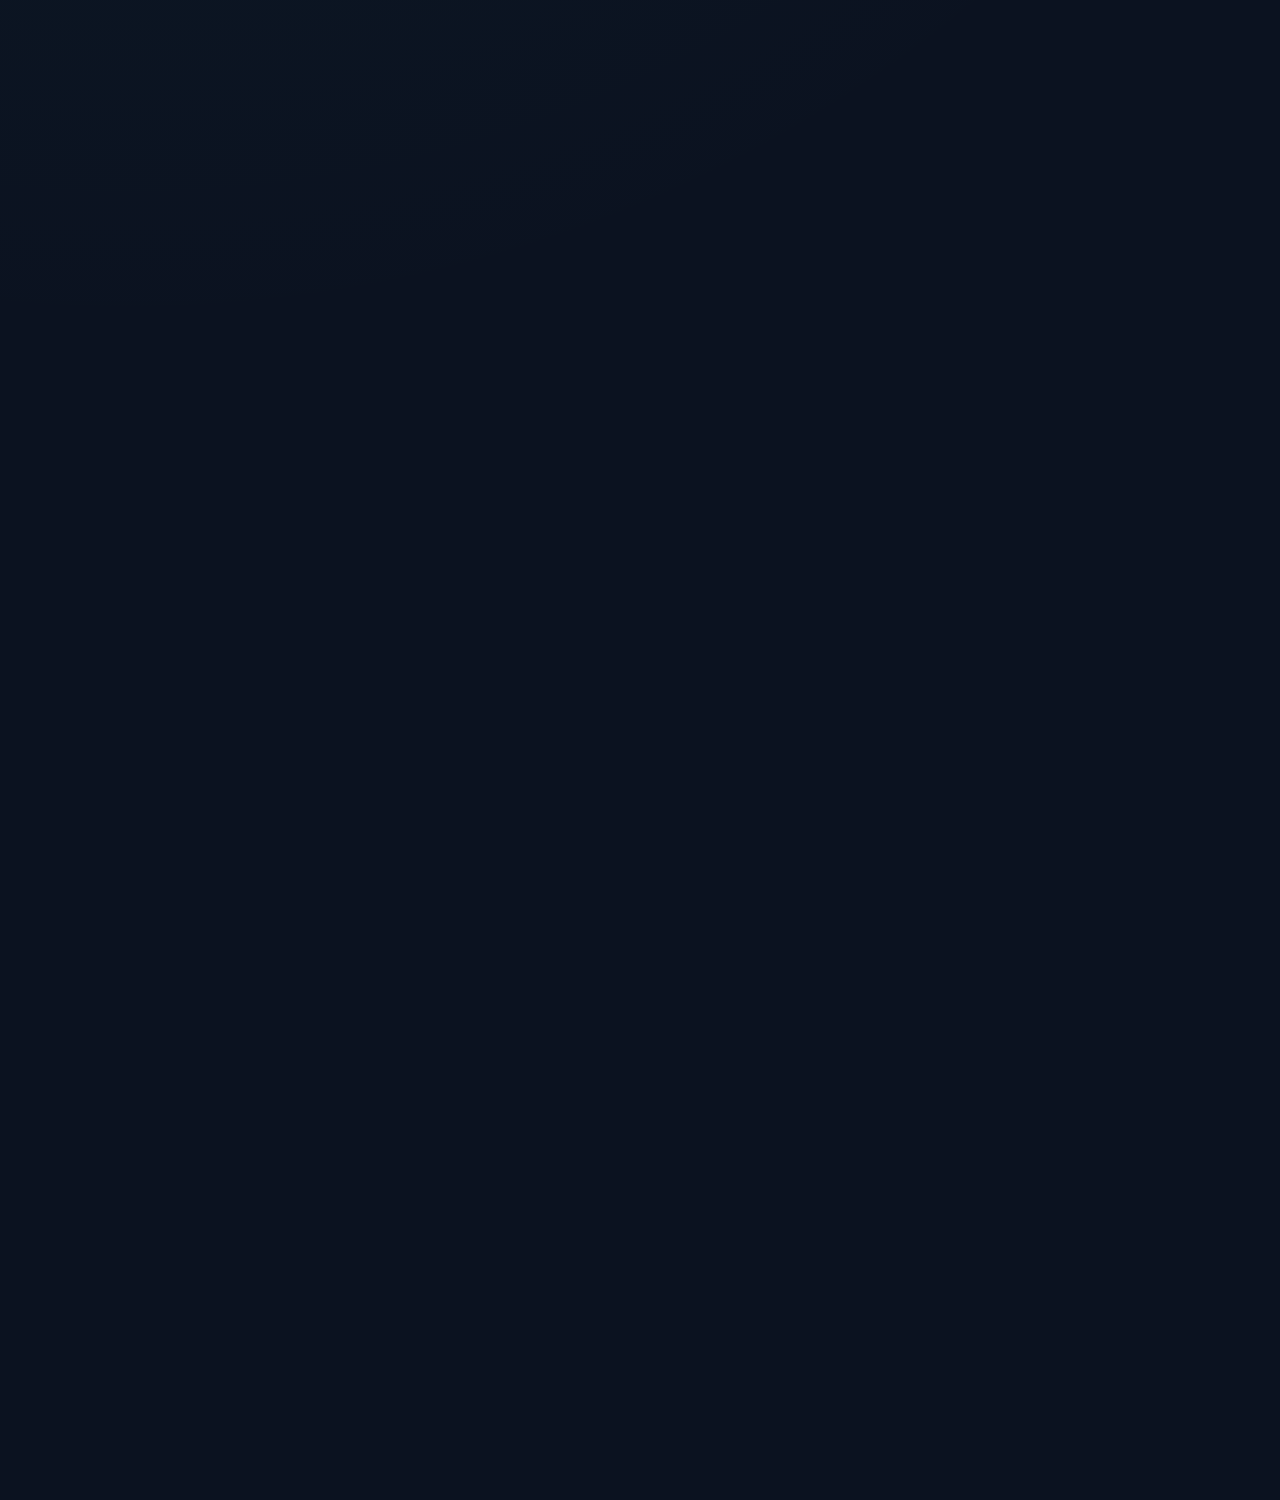
==== commit f715aaba: "feat: replace project images with animated SVG covers Swap the PNG thumbnails for flat, looping SVG " ====
--- a/index.html
+++ b/index.html
@@ -101,35 +101,35 @@
       <span class="pn">01</span>
       <div class="pm"><h3>Api-chef-virtual</h3><p>Una mini página interactiva que consume una API de recetas.</p></div>
       <span class="pt">HTML · CSS · JS</span>
-      <img class="pthumb" src="img/api-recetas.png" alt="Chef virtual conectado a una API de recetas">
+      <img class="pthumb" src="img/projects-v3/chef.svg" alt="Chef virtual conectado a una API de recetas">
       <span class="parrow" aria-hidden="true">↗</span>
     </a>
     <a class="prow reveal" href="https://sistema-campus-parking.vercel.app/" target="_blank" rel="noopener" data-accent="#7dd3fc">
       <span class="pn">02</span>
       <div class="pm"><h3>Control de parqueo</h3><p>Sistema para la gestión de un parqueo.</p></div>
       <span class="pt">HTML · CSS · JS</span>
-      <img class="pthumb" src="img/campus-parking.png" alt="Sistema de control de parqueo" style="filter:hue-rotate(60deg)">
+      <img class="pthumb" src="img/projects-v3/parking.svg" alt="Sistema de control de parqueo">
       <span class="parrow" aria-hidden="true">↗</span>
     </a>
     <a class="prow reveal" href="https://campus-shop-online.vercel.app/" target="_blank" rel="noopener" data-accent="#f6bd60">
       <span class="pn">03</span>
       <div class="pm"><h3>Venta de ropa online</h3><p>Página web para la venta de ropa construida con tecnologías web.</p></div>
       <span class="pt">HTML · CSS · JS</span>
-      <img class="pthumb" src="img/campus-shop.png" alt="Página web de venta de ropa" style="filter:hue-rotate(-50deg) saturate(1.3)">
+      <img class="pthumb" src="img/projects-v3/shop.svg" alt="Página web de venta de ropa">
       <span class="parrow" aria-hidden="true">↗</span>
     </a>
     <a class="prow reveal" href="https://github.com/lestergarcia711/campuslands-devs-lester/tree/dev" target="_blank" rel="noopener" data-accent="#f87171">
       <span class="pn">04</span>
       <div class="pm"><h3>Control de versiones</h3><p>Ramas, commits y merge en un repositorio grupal: cada integrante crea su rama, se revisa y, si cumple las métricas, pasa a producción.</p></div>
       <span class="pt">Git · GitHub</span>
-      <img class="pthumb" src="img/GIT.png" alt="Repositorio grupal con Git">
+      <img class="pthumb" src="img/projects-v3/git.svg" alt="Repositorio grupal con Git">
       <span class="parrow" aria-hidden="true">↗</span>
     </a>
     <a class="prow reveal" href="https://lestergarcia711.github.io/portafolio-profesional/" target="_blank" rel="noopener" data-accent="#a78bfa">
       <span class="pn">05</span>
       <div class="pm"><h3>Portafolio web</h3><p>Este portafolio, hecho con tecnologías web puras.</p></div>
       <span class="pt">HTML · CSS · JS</span>
-      <img class="pthumb" src="img/html.png" alt="Portafolio web">
+      <img class="pthumb" src="img/projects-v3/portfolio.svg" alt="Portafolio web">
       <span class="parrow" aria-hidden="true">↗</span>
     </a>
   </div>
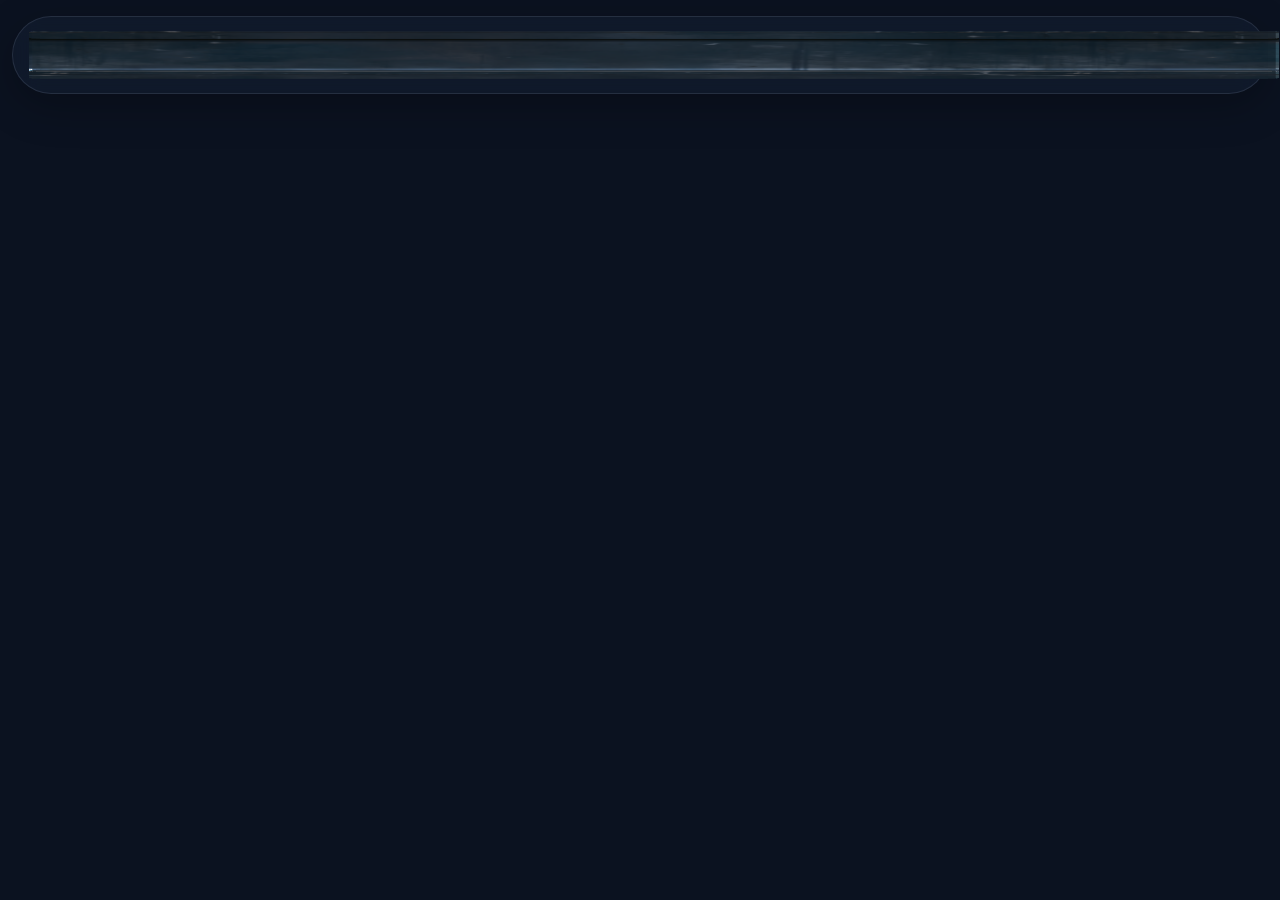
==== commit 59321afc: "feat(html): rebuild Spanish page as horizontal steel slides" ====
--- a/index.html
+++ b/index.html
@@ -1,197 +1,454 @@
-<!DOCTYPE html>
+<!doctype html>
 <html lang="es">
-<head>
-  <meta charset="UTF-8">
-  <meta name="viewport" content="width=device-width, initial-scale=1.0">
-  <title>Lester García | Técnico en Desarrollo de Software</title>
-  <meta name="description" content="Portafolio de Lester García: desarrollador full stack en formación. Proyectos en Python, HTML, CSS, JavaScript y Git.">
-  <meta name="theme-color" content="#0b1220">
-  <link rel="icon" href="data:image/svg+xml,<svg xmlns='http://www.w3.org/2000/svg' viewBox='0 0 100 100'><text y='.9em' font-size='90'>👨‍💻</text></svg>">
-  <script>try{var t=localStorage.getItem("theme");if(t==="light"||t==="dark")document.documentElement.dataset.theme=t}catch(e){}</script>
-  <script>try{var d=document.documentElement;if(location.protocol!=="file:"&&!matchMedia("(prefers-reduced-motion: reduce)").matches&&localStorage.getItem("mode")!=="page")d.classList.add("immersive")}catch(e){}</script>
-  <link rel="stylesheet" href="css/styles.css">
-</head>
-<body>
+  <head>
+    <meta charset="UTF-8" />
+    <meta name="viewport" content="width=device-width, initial-scale=1.0" />
+    <title>Lester García | Técnico en Desarrollo de Software</title>
+    <meta
+      name="description"
+      content="Portafolio de Lester García: desarrollador full stack en formación. Proyectos en Python, HTML, CSS, JavaScript y Git."
+    />
+    <meta name="theme-color" content="#0b1220" />
+    <link rel="stylesheet" href="css/styles.css" />
+  </head>
+  <body>
+    <!-- Navegación: píldora flotante -->
+    <header class="pillnav" id="sidebar">
+      <a class="pill-brand" href="#inicio" aria-label="Inicio"
+        >L<span>.</span></a
+      >
+      <nav id="nav" aria-label="Navegación principal">
+        <a href="#inicio">Inicio</a>
+        <a href="#sobre-mi">Sobre mí</a>
+        <a href="#habilidades">Habilidades</a>
+        <a href="#proyectos">Proyectos</a>
+        <a href="#trayectoria">Trayectoria</a>
+        <a href="#contacto">Contacto</a>
+      </nav>
+      <div class="pill-tools">
+        <div class="language-options" aria-label="Selector de idioma">
+          <a href="index.html" aria-current="page">ES</a
+          ><a href="index-en.html">EN</a>
+        </div>
+      </div>
+      <button id="menuBtn" aria-label="Abrir menú" aria-expanded="false">
+        ☰
+      </button>
+    </header>
 
-<!-- Navegación: píldora flotante -->
-<header class="pillnav" id="sidebar">
-  <a class="pill-brand" href="#inicio" aria-label="Inicio">L<span>.</span></a>
-  <nav id="nav" aria-label="Navegación principal"><a href="#inicio">Inicio</a><a href="#sobre-mi">Sobre mí</a><a href="#habilidades">Habilidades</a><a href="#proyectos">Proyectos</a><a href="#trayectoria">Trayectoria</a><a href="#contacto">Contacto</a></nav>
-  <div class="pill-tools">
-    <div class="language-options" aria-label="Selector de idioma">
-      <a href="index.html" aria-current="page">ES</a><a href="index-en.html" >EN</a>
+    <!-- Escenario horizontal (js/stage.js). Si no hay WebGL, se usa la página clásica de abajo -->
+    <div
+      class="world"
+      id="world"
+      role="region"
+      aria-label="Recorrido horizontal por el portafolio"
+    >
+      <canvas id="gl" aria-hidden="true"></canvas>
+      <div class="track" id="track">
+        <section class="slide" id="s0">
+          <div class="hero-cap">
+            <small>— Desarrollador de software</small>
+            <h1 class="big-name" aria-label="Lester García">
+              <span class="line">Lester</span>
+              <span class="line"><em>García</em></span>
+            </h1>
+            <span class="hero-tag">Portafolio</span>
+            <p>Toca el balón para avanzar.</p>
+          </div>
+        </section>
+        <section class="slide" id="s1">
+          <div class="win editor" role="group" aria-label="Sobre mí">
+            <div class="win-bar" aria-hidden="true">
+              <i></i>
+              <i></i>
+              <i></i>
+              <span class="win-title">SOBRE MÍ</span>
+            </div>
+            <div class="win-body">
+              <pre class="code">
+            <span class="l"><span class="h"># Sobre mí</span></span>
+            <span class="l"> </span>
+            <span class="l">Estoy en proceso de convertirme en <span class="f">técnico en desarrollo de software</span>.</span>
+            <span class="l">Me gusta entender cómo funcionan las cosas desde cero y practicar</span>
+            <span class="l">construyendo proyectos que resuelvan problemas reales.</span>
+            <span class="l"> </span>
+            <span class="l"><span class="h">## Desarrollo</span></span>
+            <span class="l">Me enfoco en la lógica de las aplicaciones: desarrollo el <span class="k">backend</span> y las <span class="k">APIs REST</span>.</span>
+            <span class="l"> </span>
+            <span class="l"><span class="h">## Objetivo</span></span>
+            <span class="l">Convertirme en desarrollador <span class="k">full stack</span> y aportar valor a un equipo de trabajo.</span>
+            <span class="l"> </span>
+            <span class="l"><span class="h">## Aprendizaje</span></span>
+            <span class="l">Creo y participo en proyectos desde cero, aplicando buenas prácticas</span>
+            <span class="l">de control de versiones.</span>
+            <span class="l"> </span>
+            <span class="l"><span class="c">&lt;!-- proyectos: 5 · tecnologías: 8 · ganas: 100% --&gt;</span></span>
+          </pre>
+            </div>
+          </div>
+        </section>
+        <section class="slide" id="s2">
+          <div class="skills" role="group" aria-label="Habilidades">
+            <h2 class="skills-title">HABILIDADES</h2>
+            <div
+              class="tb"
+              data-h0="Toca la caja para abrirla"
+              data-h1="Toca para la siguiente herramienta"
+              data-h2="Última herramienta · toca para guardar"
+            >
+              <div class="tb-stage">
+                <div
+                  class="tb-box"
+                  role="button"
+                  tabindex="0"
+                  aria-label="Abrir la caja de herramientas"
+                >
+                  <div class="tb-inner"></div>
+                  <div class="tb-lid"><span class="tb-handle"></span></div>
+                  <div class="tb-body">
+                    <span class="tb-latch"></span>
+                    <span class="tb-latch"></span>
+                    <span class="tb-plate">LESTER · HERRAMIENTAS</span>
+                  </div>
+                </div>
+                <div class="tb-tools" aria-live="polite">
+                  <div class="tool-card">
+                    <span class="tool-no">HERRAMIENTA 01/08</span>
+                    <img class="lg" src="img/skills/html5.svg" alt="" />
+                    <b>HTML</b>
+                    <p>Estructura semántica y accesible de cada página.</p>
+                  </div>
+                  <div class="tool-card">
+                    <span class="tool-no">HERRAMIENTA 02/08</span>
+                    <img class="lg" src="img/skills/css3.svg" alt="" />
+                    <b>CSS</b>
+                    <p>Diseño responsivo y animaciones.</p>
+                  </div>
+                  <div class="tool-card">
+                    <span class="tool-no">HERRAMIENTA 03/08</span>
+                    <img class="lg" src="img/skills/javascript.svg" alt="" />
+                    <b>JavaScript</b>
+                    <p>
+                      Interactividad en el navegador y lógica de aplicación.
+                    </p>
+                  </div>
+                  <div class="tool-card">
+                    <span class="tool-no">HERRAMIENTA 04/08</span>
+                    <img class="lg" src="img/skills/nodedotjs.svg" alt="" />
+                    <b>Node.js</b>
+                    <p>Servidores y APIs REST del lado del backend.</p>
+                  </div>
+                  <div class="tool-card">
+                    <span class="tool-no">HERRAMIENTA 05/08</span>
+                    <img class="lg" src="img/skills/express.svg" alt="" />
+                    <b>Express</b>
+                    <p>Rutas y middlewares para construir APIs.</p>
+                  </div>
+                  <div class="tool-card">
+                    <span class="tool-no">HERRAMIENTA 06/08</span>
+                    <img class="lg" src="img/skills/mysql.svg" alt="" />
+                    <b>MySQL</b>
+                    <p>Modelos relacionales y consultas SQL.</p>
+                  </div>
+                  <div class="tool-card">
+                    <span class="tool-no">HERRAMIENTA 07/08</span>
+                    <img class="lg" src="img/skills/git.svg" alt="" />
+                    <b>Git</b>
+                    <p>Ramas, commits y trabajo en equipo con GitHub.</p>
+                  </div>
+                  <div class="tool-card">
+                    <span class="tool-no">HERRAMIENTA 08/08</span>
+                    <img class="lg" src="img/skills/ia.svg" alt="" />
+                    <b>IA</b>
+                    <p>
+                      Uso responsable de asistentes de código para ganar
+                      productividad.
+                    </p>
+                  </div>
+                </div>
+                <p class="tb-hint">
+                  <span class="tb-msg">Toca la caja para abrirla</span>
+                  <b class="tb-count">0/8</b>
+                </p>
+              </div>
+            </div>
+          </div>
+        </section>
+        <section class="slide" id="s3">
+          <div class="win term" role="group" aria-label="Proyectos">
+            <div class="win-bar" aria-hidden="true">
+              <i></i>
+              <i></i>
+              <i></i>
+              <span class="win-title">PROYECTOS</span>
+            </div>
+            <div class="win-body">
+              <div class="t">
+                <span class="pr">lester@portafolio</span
+                ><span class="mu">:</span><span class="bl">~/proyectos</span
+                ><span class="mu">$</span> ls -1
+              </div>
+              <div class="t mu"># haz clic en un proyecto para abrirlo</div>
+              <a
+                class="t proj"
+                href="https://chef-virtual-con-api.vercel.app/"
+                target="_blank"
+                rel="noopener"
+                ><span class="no">01</span
+                ><span class="nm">Api-chef-virtual/</span
+                ><span class="tg">HTML · CSS · JS</span
+                ><span class="ar" aria-hidden="true">↗</span
+                ><span class="ds"
+                  ># Una mini página interactiva que consume una API de
+                  recetas.</span
+                ></a
+              >
+              <a
+                class="t proj"
+                href="https://sistema-campus-parking.vercel.app/"
+                target="_blank"
+                rel="noopener"
+                ><span class="no">02</span
+                ><span class="nm">Control-de-parqueo/</span
+                ><span class="tg">HTML · CSS · JS</span
+                ><span class="ar" aria-hidden="true">↗</span
+                ><span class="ds"
+                  ># Sistema para la gestión de un parqueo.</span
+                ></a
+              >
+              <a
+                class="t proj"
+                href="https://campus-shop-online.vercel.app/"
+                target="_blank"
+                rel="noopener"
+                ><span class="no">03</span
+                ><span class="nm">Venta-de-ropa-online/</span
+                ><span class="tg">HTML · CSS · JS</span
+                ><span class="ar" aria-hidden="true">↗</span
+                ><span class="ds"
+                  ># Página web para la venta de ropa construida con tecnologías
+                  web.</span
+                ></a
+              >
+              <a
+                class="t proj"
+                href="https://github.com/lestergarcia711/campuslands-devs-lester/tree/dev"
+                target="_blank"
+                rel="noopener"
+                ><span class="no">04</span
+                ><span class="nm">Control-de-versiones/</span
+                ><span class="tg">Git · GitHub</span
+                ><span class="ar" aria-hidden="true">↗</span
+                ><span class="ds"
+                  ># Ramas, commits y merge en un repositorio grupal: cada
+                  integrante crea su rama, se revisa y, si cumple las métricas,
+                  pasa a producción.</span
+                ></a
+              >
+              <a
+                class="t proj"
+                href="https://lestergarcia711.github.io/portafolio-profesional/"
+                target="_blank"
+                rel="noopener"
+                ><span class="no">05</span
+                ><span class="nm">Portafolio-web/</span
+                ><span class="tg">HTML · CSS · JS</span
+                ><span class="ar" aria-hidden="true">↗</span
+                ><span class="ds"
+                  ># Este portafolio, hecho con tecnologías web puras.</span
+                ></a
+              >
+              <div class="t">
+                <span class="pr">lester@portafolio</span
+                ><span class="mu">:</span><span class="bl">~/proyectos</span
+                ><span class="mu">$</span> <span class="cur">█</span>
+              </div>
+            </div>
+          </div>
+        </section>
+        <section class="slide" id="s4">
+          <div class="win term" role="group" aria-label="Trayectoria">
+            <div class="win-bar" aria-hidden="true">
+              <i></i>
+              <i></i>
+              <i></i>
+              <span class="win-title">TRAYECTORIA</span>
+            </div>
+            <div class="win-body">
+              <div class="t">
+                <span class="pr">lester@portafolio</span
+                ><span class="mu">:</span><span class="bl">~/trayectoria</span
+                ><span class="mu">$</span> git log --graph --decorate
+              </div>
+              <div class="t gl">
+                <span class="st">*</span> <span class="yl">2026</span>
+                <span class="gr">(HEAD -&gt; dev)</span>
+                <b>Portafolio web profesional</b>
+              </div>
+              <div class="t gl mu">
+                <span class="st">|</span> Publicación de mi portafolio en GitHub
+                con HTML, CSS y JavaScript.
+              </div>
+              <div class="t gl"><span class="st">|</span></div>
+              <div class="t gl">
+                <span class="st">*</span> <span class="yl">En curso</span>
+                <b>Formación como Técnico en Desarrollo de Software</b>
+              </div>
+              <div class="t gl mu">
+                <span class="st">|</span> Aprendiendo desarrollo front-end,
+                back-end y buenas prácticas.
+              </div>
+              <div class="t gl"><span class="st">|</span></div>
+              <div class="t gl">
+                <span class="st">*</span> <span class="yl">Prácticas</span>
+                <b>Proyectos con NodeJs, Express, JavaScript, MySQL y Git</b>
+              </div>
+              <div class="t gl mu">
+                <span class="st">|</span> Sistema de Gestión de Gimnasio CLI,
+                API REST para Gestión de Películas, con control de versiones en
+                GitHub.
+              </div>
+              <div class="t gl"><span class="st">|</span></div>
+              <div class="t">
+                <span class="pr">lester@portafolio</span
+                ><span class="mu">:</span><span class="bl">~/trayectoria</span
+                ><span class="mu">$</span> <span class="cur">█</span>
+              </div>
+            </div>
+          </div>
+        </section>
+        <section class="slide" id="s5">
+          <div class="win term" role="group" aria-label="Contacto">
+            <div class="win-bar" aria-hidden="true">
+              <i></i>
+              <i></i>
+              <i></i>
+              <span class="win-title">CONTACTO</span>
+            </div>
+            <div class="win-body">
+              <div class="t">
+                <span class="pr">lester@portafolio</span
+                ><span class="mu">:</span><span class="bl">~/contacto</span
+                ><span class="mu">$</span> ./contacto.sh --medios
+              </div>
+              <a class="t med" data-link="wa" target="_blank" rel="noopener"
+                ><span class="ic2">[wa]</span><span class="nm">WhatsApp</span
+                ><span class="ds">Escríbeme directo</span
+                ><span class="ar" aria-hidden="true">↗</span></a
+              >
+              <a class="t med" data-link="mail"
+                ><span class="ic2">[@]</span><span class="nm">Correo</span
+                ><span class="ds"><span class="mailtxt"></span></span
+                ><span class="ar" aria-hidden="true">↗</span></a
+              >
+              <a class="t med" data-link="li" target="_blank" rel="noopener"
+                ><span class="ic2">[in]</span><span class="nm">LinkedIn</span
+                ><span class="ds">Conectemos</span
+                ><span class="ar" aria-hidden="true">↗</span></a
+              >
+              <a class="t med" data-link="gh" target="_blank" rel="noopener"
+                ><span class="ic2">[gh]</span><span class="nm">GitHub</span
+                ><span class="ds">lestergarcia711</span
+                ><span class="ar" aria-hidden="true">↗</span></a
+              >
+              <div class="t">
+                <span class="pr">lester@portafolio</span
+                ><span class="mu">:</span><span class="bl">~/contacto</span
+                ><span class="mu">$</span> ./contacto.sh --mensaje
+              </div>
+              <form id="form" class="tform">
+                <label
+                  ><span>nombre&gt;</span><input id="name" type="text" required
+                /></label>
+                <label
+                  ><span>correo&gt;</span
+                  ><input id="email" type="email" required
+                /></label>
+                <label>
+                  <span>mensaje&gt;</span>
+                  <textarea
+                    id="msg"
+                    rows="3"
+                    required
+                    placeholder="Cuéntame sobre tu proyecto..."
+                  ></textarea>
+                </label>
+                <div class="tbtns">
+                  <button type="submit" class="tbtn">
+                    $ enviar --whatsapp
+                  </button>
+                  <button type="button" class="tbtn alt" data-cv>
+                    $ descargar --cv
+                  </button>
+                </div>
+              </form>
+            </div>
+          </div>
+        </section>
+      </div>
+      <button
+        type="button"
+        class="stage-prev"
+        id="stagePrev"
+        aria-label="Apartado anterior"
+        hidden
+      >
+        ‹
+      </button>
+      <button
+        type="button"
+        class="stage-next"
+        id="stageNext"
+        aria-label="Siguiente apartado"
+      >
+        <span class="lbl" id="nextLbl"></span>
+      </button>
+      <div class="world-tip" id="worldTip">toca el balón · o usa ← →</div>
+      <div class="world-prog" aria-hidden="true"><i id="worldBar"></i></div>
     </div>
-    <div class="theme-options" aria-label="Selector de tema">
-      <button type="button" data-theme-set="light" aria-pressed="false" aria-label="Claro">☀</button>
-      <button type="button" data-theme-set="dark" aria-pressed="true" aria-label="Oscuro">☾</button>
+
+    <div class="cv-modal" id="cvModal" aria-hidden="true">
+      <div class="cv-modal-backdrop" data-close="cvModal"></div>
+      <div
+        class="cv-modal-dialog"
+        role="dialog"
+        aria-modal="true"
+        aria-labelledby="cvModalTitle"
+      >
+        <div class="cv-modal-header">
+          <h3 id="cvModalTitle">Previsualización del CV</h3>
+          <button
+            type="button"
+            class="cv-modal-close"
+            id="cvCloseBtn"
+            aria-label="Cerrar vista previa"
+          >
+            ✕
+          </button>
+        </div>
+        <iframe
+          src="docs/CV-Lester-Garcia.pdf"
+          title="Vista previa del curriculum vitae"
+          loading="lazy"
+        ></iframe>
+        <div class="cv-modal-actions">
+          <button type="button" class="btn btn-ghost" id="cvSecondaryCloseBtn">
+            Cerrar
+          </button>
+          <a href="docs/CV-Lester-Garcia.pdf" class="btn btn-orange" download
+            >Descargar PDF</a
+          >
+        </div>
+      </div>
     </div>
-    <button type="button" id="modeBtn" hidden></button>
-  </div>
-  <button id="menuBtn" aria-label="Abrir menú" aria-expanded="false">☰</button>
-</header>
 
-<!-- Mundo 3D inmersivo (js/world.js). Si no hay WebGL, se usa la página clásica de abajo -->
-<div class="world" id="world" role="region" aria-label="Recorrido 3D por el portafolio">
-  <canvas id="gl" aria-hidden="true"></canvas>
-  <div class="cap" id="c0"><small>— Desarrollador de software</small><h1 class="big-name" aria-label="Lester García"><span class="line" data-split>Lester</span><span class="line"><em data-split>García</em></span></h1><p>Baja para recorrer el espacio.</p></div>
-  <div class="cap" id="c1"><small>01 — Sobre mí</small><h2>Aprendo construyendo.</h2><p>Estoy en proceso de convertirme en técnico en desarrollo de software. Me gusta entender cómo funcionan las cosas desde cero y practicar construyendo proyectos que resuelvan problemas reales.</p><ul class="mini-tl"><li>2026 · Portafolio web profesional</li><li>En curso · Técnico en Desarrollo de Software</li><li>Prácticas · NodeJS, Express, MySQL y Git</li></ul></div>
-  <div class="cap" id="c2"><small>02 — Habilidades</small><h2 id="stackTitle">Mi stack, en órbita.</h2><p id="stackText">Pasa el cursor (o toca) un nodo para ver cómo lo uso.</p></div>
-  <div class="cap" id="c3"><small>03 — Proyectos</small><h2>Atraviesa mis proyectos.</h2><p>Haz clic en un panel para abrirlo.</p></div>
-  <div class="cap" id="c4"><small>04 — Contacto</small><h2>¿Hablamos?</h2><p>¿Tienes una idea, una oportunidad o quieres colaborar? Escríbeme por cualquiera de estos medios.</p>
-    <div class="cap-links"><a data-link="wa" target="_blank" rel="noopener">WhatsApp</a><a data-link="mail">Correo</a><a data-link="li" target="_blank" rel="noopener">LinkedIn</a><a data-link="gh" target="_blank" rel="noopener">GitHub</a><button type="button" data-cv>Descargar CV</button></div></div>
-  <div class="world-tag" id="worldTag"></div>
-  <div class="world-tip" id="worldTip">↓ desplázate para viajar · mueve el mouse para mirar</div>
-  <div class="world-prog" aria-hidden="true"><i id="worldBar"></i></div>
-</div>
-<div id="worldScroll"></div>
-
-<main>
-
-<!-- ============ INICIO / HERO ============ -->
-<section id="inicio" class="hero">
-  <div class="hero-text">
-    <span class="tag">Hola, soy</span>
-    <h1 class="big-name" aria-label="Lester García"><span class="line" data-split>Lester</span><span class="line"><em data-split>García</em></span></h1>
-    <p class="role">Desarrollador <b id="typed"></b><span class="cursor">|</span></p>
-    <p class="lead">Joven apasionado por la tecnología, en formación como Técnico en Desarrollo de Software. Construyo sitios web modernos y aprendo creando proyectos reales.</p>
-    <div class="cta">
-      <a href="#proyectos" class="btn btn-green magnetic">Ver proyectos</a>
-      <a href="#contacto" class="btn btn-ghost magnetic">Contáctame</a>
-      <button type="button" class="btn btn-orange magnetic" id="cvPreviewBtn">Descargar CV</button>
-    </div>
-  </div>
-  <div class="hero-photo reveal">
-    <div class="glow"></div>
-    <img src="img/perfil.jpeg" alt="Foto de Lester García">
-  </div>
-</section>
-
-<!-- ============ SOBRE MÍ ============ -->
-<section id="sobre-mi">
-  <h2 class="title"><span>01</span> Sobre mí</h2>
-  <p class="intro reveal">Estoy en proceso de convertirme en técnico en desarrollo de software. Me gusta entender cómo funcionan las cosas desde cero y practicar construyendo proyectos que resuelvan problemas reales.</p>
-  <div class="cards">
-    <article class="card reveal"><h3 class="g">Desarrollo</h3><p>"Actualmente me enfoco de la lógica de las aplicaciones. Desarrollo la parte del 'backend' y las APIs REST." </p></article>
-    <article class="card reveal"><h3 class="b">Objetivo</h3><p>Convertirme en un desarrollador full stack y aportar valor a un equipo de trabajo.</p></article>
-    <article class="card reveal"><h3 class="o">Aprendizaje</h3><p>"Me mantengo en constante aprendizaje creando y formando parte de proyectos desde cero y aplicando buenas prácticas de control de versiones."</p></article>
-  </div>
-  <div class="stats reveal">
-    <div><b data-count="5">0</b><span>Proyectos</span></div>
-    <div><b data-count="6">0</b><span>Tecnologías</span></div>
-    <div><b data-count="100">0</b><span>% Ganas</span></div>
-  </div>
-</section>
-
-<!-- ============ HABILIDADES ============ -->
-<section id="habilidades">
-  <h2 class="title"><span>02</span> Habilidades</h2>
-  <p class="intro reveal">Mi stack como un mapa: pasa el cursor (o toca) un nodo para ver qué hago con cada tecnología.</p>
-  <div class="constellation reveal">
-    <canvas id="stack" role="img" aria-label="Mapa interactivo de tecnologías: HTML, CSS, JavaScript, Node.js, Express, MySQL, Git e IA."></canvas>
-    <aside class="node-card" id="nodeCard" aria-live="polite"><h3 id="nodeTitle"></h3><p id="nodeText"></p></aside>
-  </div>
-  <ul class="sr-only" id="stackList"></ul>
-</section>
-
-<!-- Projects -->
-<section id="proyectos">
-  <h2 class="title"><span>03</span> Proyectos</h2>
-  <div class="plist">
-    <a class="prow reveal" href="https://chef-virtual-con-api.vercel.app/" target="_blank" rel="noopener" data-accent="#2dd4bf">
-      <span class="pn">01</span>
-      <div class="pm"><h3>Api-chef-virtual</h3><p>Una mini página interactiva que consume una API de recetas.</p></div>
-      <span class="pt">HTML · CSS · JS</span>
-      <img class="pthumb" src="img/projects-v3/chef.svg" alt="Chef virtual conectado a una API de recetas">
-      <span class="parrow" aria-hidden="true">↗</span>
-    </a>
-    <a class="prow reveal" href="https://sistema-campus-parking.vercel.app/" target="_blank" rel="noopener" data-accent="#7dd3fc">
-      <span class="pn">02</span>
-      <div class="pm"><h3>Control de parqueo</h3><p>Sistema para la gestión de un parqueo.</p></div>
-      <span class="pt">HTML · CSS · JS</span>
-      <img class="pthumb" src="img/projects-v3/parking.svg" alt="Sistema de control de parqueo">
-      <span class="parrow" aria-hidden="true">↗</span>
-    </a>
-    <a class="prow reveal" href="https://campus-shop-online.vercel.app/" target="_blank" rel="noopener" data-accent="#f6bd60">
-      <span class="pn">03</span>
-      <div class="pm"><h3>Venta de ropa online</h3><p>Página web para la venta de ropa construida con tecnologías web.</p></div>
-      <span class="pt">HTML · CSS · JS</span>
-      <img class="pthumb" src="img/projects-v3/shop.svg" alt="Página web de venta de ropa">
-      <span class="parrow" aria-hidden="true">↗</span>
-    </a>
-    <a class="prow reveal" href="https://github.com/lestergarcia711/campuslands-devs-lester/tree/dev" target="_blank" rel="noopener" data-accent="#f87171">
-      <span class="pn">04</span>
-      <div class="pm"><h3>Control de versiones</h3><p>Ramas, commits y merge en un repositorio grupal: cada integrante crea su rama, se revisa y, si cumple las métricas, pasa a producción.</p></div>
-      <span class="pt">Git · GitHub</span>
-      <img class="pthumb" src="img/projects-v3/git.svg" alt="Repositorio grupal con Git">
-      <span class="parrow" aria-hidden="true">↗</span>
-    </a>
-    <a class="prow reveal" href="https://lestergarcia711.github.io/portafolio-profesional/" target="_blank" rel="noopener" data-accent="#a78bfa">
-      <span class="pn">05</span>
-      <div class="pm"><h3>Portafolio web</h3><p>Este portafolio, hecho con tecnologías web puras.</p></div>
-      <span class="pt">HTML · CSS · JS</span>
-      <img class="pthumb" src="img/projects-v3/portfolio.svg" alt="Portafolio web">
-      <span class="parrow" aria-hidden="true">↗</span>
-    </a>
-  </div>
-</section>
-
-<!-- ============ TRAYECTORIA ============ -->
-<section id="trayectoria">
-  <h2 class="title"><span>04</span> Trayectoria</h2>
-  <!-- Edita fechas y textos con tu información real -->
-  <div class="timeline">
-    <div class="t-item reveal"><b>2026</b><h3>Portafolio web profesional</h3><p>Publicación de mi portafolio en GitHub con HTML, CSS y JavaScript.</p></div>
-    <div class="t-item reveal"><b>En curso</b><h3>Formación como Técnico en Desarrollo de Software</h3><p>Aprendiendo desarrollo front-end, back-end y buenas prácticas.</p></div>
-    <div class="t-item reveal"><b>Prácticas</b><h3>Proyectos con NodeJs, Express, JavaScript, MySQL y Git</h3><p>Sistema de Gestion de Gimnasio CLI, API REST para Gestión de Películas, con control de versiones en GitHub.</p></div>
-  </div>
-</section>
-
-<!-- ============ CONTACTO ============ -->
-<section id="contacto">
-  <h2 class="title"><span>05</span> Contacto</h2>
-  <p class="intro reveal">¿Tienes una idea, una oportunidad o quieres colaborar? Escríbeme por cualquiera de estos medios.</p>
-  <div class="contact-grid">
-    <a class="c-card reveal" data-link="wa" target="_blank" rel="noopener"><i class="ic g"><img src="img/whatsapp.png" alt=""></i><div><b>WhatsApp</b><span>Escríbeme directo</span></div></a>
-    <a class="c-card reveal" data-link="mail"><i class="ic b"><img src="img/email.png" alt=""></i><div><b>Correo</b><span id="mailTxt">lestergarcia711@gmail.com</span></div></a>
-    <a class="c-card reveal" data-link="li" target="_blank" rel="noopener"><i class="ic o"><img src="img/linkedin.png" alt=""></i><div><b>LinkedIn</b><span>Conectemos</span></div></a>
-    <a class="c-card reveal" data-link="gh" target="_blank" rel="noopener"><i class="ic g"><img src="img/github.png" alt=""></i><div><b>GitHub</b><span>lestergarcia711</span></div></a>
-  </div>
-
-  <form id="form" class="form reveal">
-    <h3>O envíame un mensaje</h3>
-    <div class="row">
-      <label>Nombre<input type="text" id="name" required></label>
-      <label>Correo<input type="email" id="email" required></label>
-    </div>
-    <label>Mensaje<textarea id="msg" rows="4" required placeholder="Cuéntame sobre tu proyecto..."></textarea></label>
-    <button class="btn btn-green" type="submit">Enviar por WhatsApp</button>
-  </form>
-</section>
-
-</main>
-
-<div class="cv-modal" id="cvModal" aria-hidden="true">
-  <div class="cv-modal-backdrop" data-close="cvModal"></div>
-  <div class="cv-modal-dialog" role="dialog" aria-modal="true" aria-labelledby="cvModalTitle">
-    <div class="cv-modal-header">
-      <h3 id="cvModalTitle">Previsualización del CV</h3>
-      <button type="button" class="cv-modal-close" id="cvCloseBtn" aria-label="Cerrar vista previa">✕</button>
-    </div>
-    <iframe src="docs/CV-Lester-Garcia.pdf" title="Vista previa del curriculum vitae" loading="lazy"></iframe>
-    <div class="cv-modal-actions">
-      <button type="button" class="btn btn-ghost" id="cvSecondaryCloseBtn">Cerrar</button>
-      <a href="docs/CV-Lester-Garcia.pdf" class="btn btn-orange" download>Descargar PDF</a>
-    </div>
-  </div>
-</div>
-
-<footer>
-  <p>"Everything is possible only if you want" · © <span id="year"></span> Lester García</p>
-</footer>
-
-<button id="toTop" aria-label="Volver arriba">↑</button>
-<script src="js/main.js"></script>
-<script src="js/vendor/three.min.js"></script>
-<script src="js/world.js"></script>
-</body>
+    <script src="js/main.js"></script>
+    <script src="js/vendor/three.min.js"></script>
+    <script src="js/vendor/three-extras/GLTFLoader.js"></script>
+    <script src="js/vendor/three-extras/RGBELoader.js"></script>
+    <script src="js/weld.js"></script>
+    <script src="js/beam.js"></script>
+    <script src="js/stage.js"></script>
+    <script src="js/toolbox3d.js"></script>
+  </body>
 </html>
